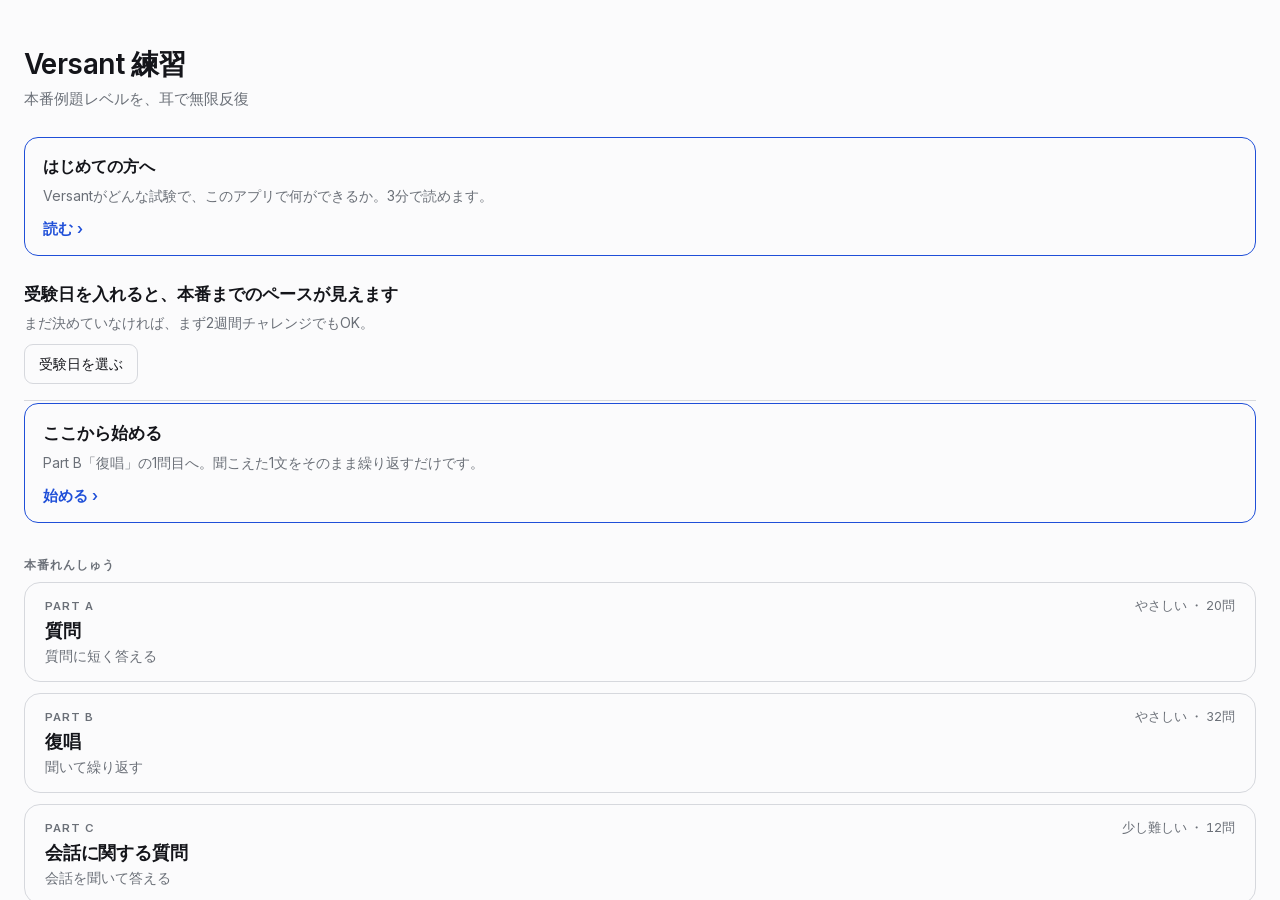
==== index.html @ daf98e8d "fix: 色を2色から1色へ / 読めない灰色を実測で直す / 封印していた12.5分の教材を出す 【アクセントが青と赤の2色だった】 録音中(赤)以外に、採点の「不正解」「言えていない語」にも赤を使" ====
<!DOCTYPE html>
<html lang="ja">
<head>
<meta charset="utf-8">
<meta name="viewport" content="width=device-width, initial-scale=1, viewport-fit=cover, maximum-scale=1, user-scalable=no">
<meta name="apple-mobile-web-app-capable" content="yes">
<meta http-equiv="Cache-Control" content="no-cache, no-store, must-revalidate">
<meta http-equiv="Pragma" content="no-cache">
<meta http-equiv="Expires" content="0">
<title>Versant 練習</title>
<style>
  /* Inter は同梱する。Google のサーバーから読むと、通信が無いと書体が崩れ、接続元の情報が第三者に渡る。日本語は端末の書体(iOSならヒラギノ)に任せる=採点のアドバイスは毎回違う文字が来るので、部分書体にすると欠ける */
  @font-face { font-family: 'Inter'; font-style: normal; font-weight: 400; font-display: swap; src: url(fonts/Inter-400-latin-ext.woff2) format('woff2'); unicode-range: U+0100-02BA, U+02BD-02C5, U+02C7-02CC, U+02CE-02D7, U+02DD-02FF, U+0304, U+0308, U+0329, U+1D00-1DBF, U+1E00-1E9F, U+1EF2-1EFF, U+2020, U+20A0-20AB, U+20AD-20C0, U+2113, U+2C60-2C7F, U+A720-A7FF; } @font-face { font-family: 'Inter'; font-style: normal; font-weight: 400; font-display: swap; src: url(fonts/Inter-400-latin.woff2) format('woff2'); unicode-range: U+0000-00FF, U+0131, U+0152-0153, U+02BB-02BC, U+02C6, U+02DA, U+02DC, U+0304, U+0308, U+0329, U+2000-206F, U+20AC, U+2122, U+2191, U+2193, U+2212, U+2215, U+FEFF, U+FFFD; } @font-face { font-family: 'Inter'; font-style: normal; font-weight: 500; font-display: swap; src: url(fonts/Inter-500-latin-ext.woff2) format('woff2'); unicode-range: U+0100-02BA, U+02BD-02C5, U+02C7-02CC, U+02CE-02D7, U+02DD-02FF, U+0304, U+0308, U+0329, U+1D00-1DBF, U+1E00-1E9F, U+1EF2-1EFF, U+2020, U+20A0-20AB, U+20AD-20C0, U+2113, U+2C60-2C7F, U+A720-A7FF; } @font-face { font-family: 'Inter'; font-style: normal; font-weight: 500; font-display: swap; src: url(fonts/Inter-500-latin.woff2) format('woff2'); unicode-range: U+0000-00FF, U+0131, U+0152-0153, U+02BB-02BC, U+02C6, U+02DA, U+02DC, U+0304, U+0308, U+0329, U+2000-206F, U+20AC, U+2122, U+2191, U+2193, U+2212, U+2215, U+FEFF, U+FFFD; } @font-face { font-family: 'Inter'; font-style: normal; font-weight: 600; font-display: swap; src: url(fonts/Inter-600-latin-ext.woff2) format('woff2'); unicode-range: U+0100-02BA, U+02BD-02C5, U+02C7-02CC, U+02CE-02D7, U+02DD-02FF, U+0304, U+0308, U+0329, U+1D00-1DBF, U+1E00-1E9F, U+1EF2-1EFF, U+2020, U+20A0-20AB, U+20AD-20C0, U+2113, U+2C60-2C7F, U+A720-A7FF; } @font-face { font-family: 'Inter'; font-style: normal; font-weight: 600; font-display: swap; src: url(fonts/Inter-600-latin.woff2) format('woff2'); unicode-range: U+0000-00FF, U+0131, U+0152-0153, U+02BB-02BC, U+02C6, U+02DA, U+02DC, U+0304, U+0308, U+0329, U+2000-206F, U+20AC, U+2122, U+2191, U+2193, U+2212, U+2215, U+FEFF, U+FFFD; }
  :root{
    /* 端の余白。ブラウザは env() がそのまま効く。アプリ(WKWebView)は env() が常に0を返すので、
       Flutter 側が実測値でこの2つを上書きする(main.dart の _applyInsets) */
    --sat:env(safe-area-inset-top); --sab:env(safe-area-inset-bottom);
    /* 【2026-09-04】--faint は以前 #b9bcc2 で、背景に対して約1.84:1しかなく読めなかった。
       11〜13pxの小さい文字に23か所使っていたので、4.5:1を狙って締めた。
       意味のある文字は --sub に上げ、faint に残すのはビルド番号などの飾りだけ。
       --rec(赤)は**録音中の合図だけ**。正解=青/不正解=赤 はアクセントが2色になるのでやらない。 */
    --ink:#14151a; --sub:#6b7078; --faint:#6f747d; --line:#eaebee; --line2:#d6d8dd;
    --accent:#1f4fd8; --onaccent:#fff;
    /* 赤は**録音中の合図だけ**に使う。判定の正誤に色を足すと、アクセントが2色になる */
    --rec:#e5484d;
    --bg:#fbfbfc; --hover:#f2f3f5; --flashbg:rgba(0,0,0,.05);
    --ui:"Inter",-apple-system,BlinkMacSystemFont,sans-serif;
  }
  /* 寝る前用のダーク（純黒でなく目に優しい濃色） */
  @media (prefers-color-scheme: dark){
    :root{ --ink:#e9ebf0; --sub:#8b9099; --faint:#7d828c; --line:#22242c; --line2:#33363f;
           --accent:#8aa6ff; --onaccent:#10131c; --rec:#ff6b6f;   /* 明るい青の上に白を置くと読めない */
           --bg:#0f1013; --hover:#191b20; --flashbg:rgba(255,255,255,.08); }
  }
  :root[data-theme="dark"]{ --ink:#e9ebf0; --sub:#8b9099; --faint:#7d828c; --line:#22242c; --line2:#33363f;
           --accent:#8aa6ff; --onaccent:#10131c; --rec:#ff6b6f;   /* 明るい青の上に白を置くと読めない */
           --bg:#0f1013; --hover:#191b20; --flashbg:rgba(255,255,255,.08); }
  :root[data-theme="light"]{ --ink:#14151a; --sub:#6b7078; --faint:#6f747d; --line:#eaebee; --line2:#d6d8dd;
           --accent:#1f4fd8; --onaccent:#fff; --rec:#e5484d;
           --bg:#fbfbfc; --hover:#f2f3f5; --flashbg:rgba(0,0,0,.05); }
  *{box-sizing:border-box;margin:0;-webkit-tap-highlight-color:transparent}
  html,body{height:100%;overflow:hidden;background:var(--bg)}
  body{font-family:var(--ui);color:var(--ink);font-feature-settings:"palt" 1;-webkit-user-select:none;user-select:none;touch-action:manipulation}

  /* ===== ホーム ===== */
  /* ホームはプレイヤーの上にかぶさるオーバーレイ（画面遷移でなくその場で開閉） */
  #home{position:fixed;inset:0;z-index:10;background:var(--bg);overflow-y:auto;padding:calc(var(--sat) + 46px) 24px calc(var(--sab) + 84px);transition:opacity .18s ease,transform .18s ease}
  #home.off{opacity:0;transform:scale(.99);pointer-events:none}
  #home::-webkit-scrollbar{display:none}
  /* 右上の閉じる×（ホーム・設定 共通） */
  .closex{position:fixed;top:calc(var(--sat) + 12px);right:16px;z-index:12;border:1px solid var(--line2);background:var(--bg);color:var(--sub);width:44px;height:44px;border-radius:50%;cursor:pointer;display:flex;align-items:center;justify-content:center;padding:0;font-size:24px;line-height:1}
  .closex[hidden]{display:none}
  .pop .closex{position:absolute;top:10px;right:12px}
  /* パートを閉じる×は右下（親指位置）。設定の×は上のまま */
  #homeClose{top:auto;bottom:calc(var(--sab) + 16px);right:16px}
  .brand{font-size:28px;font-weight:600;letter-spacing:-.02em}
  .tag{font-size:14.5px;color:var(--sub);margin:6px 0 28px}
  .plist{display:flex;flex-direction:column;gap:11px}
  .disc{font-size:12.5px;color:var(--sub);line-height:1.75;margin-top:28px;text-align:center;padding:0 4px}  /* 非公式の免責 */
  .disc.dfirst{margin-top:34px}
  .disc.dfirst button{border:1px solid var(--line2);background:none;color:var(--sub);font:inherit;
    font-size:14.5px;border-radius:9px;padding:11px 16px;cursor:pointer}
  .disc.dlink{margin-top:12px}                                   /* 提供元・規約・問い合わせは免責のすぐ下に1行で */
  .disc.dlink a{color:var(--sub);text-decoration:underline}
  .disc .r{font-size:8px;vertical-align:super}
  .build{font-size:10px;color:var(--faint);text-align:center;margin-top:12px;letter-spacing:.04em}  /* キャッシュ判別用のbuild番号 */
  .pcard{border:1px solid var(--line2);border-radius:16px;padding:15px 20px;cursor:pointer;display:flex;flex-direction:column;gap:4px}
  .pcard:active{background:var(--hover)}
  .pcard .top{display:flex;justify-content:space-between;align-items:baseline;gap:12px}
  .pcard .eb{font-size:11.5px;letter-spacing:.09em;text-transform:uppercase;color:var(--sub);font-weight:600}
  .pcard .meta{font-size:12.5px;color:var(--sub);white-space:nowrap;font-variant-numeric:tabular-nums}
  .pcard .ttl{font-size:18px;font-weight:600;letter-spacing:-.01em}
  .pcard .desc{font-size:14px;color:var(--sub)}
  .pcard.speak{text-decoration:none;color:inherit}        /* 話すモード導線(別ページ遷移) */
  .pcard.speak .eb{color:var(--accent)}                    /* 家用モードだと分かるよう見出しだけアクセント色 */
  .ghdr{font-size:11.5px;font-weight:700;letter-spacing:.09em;text-transform:uppercase;color:var(--sub);margin:16px 0 -2px}  /* ホームのグループ見出し(本番れんしゅう/きたえる) */
  .plist>.ghdr:first-child{margin-top:2px}
  /* 受験日カウントダウン(ホーム上部・罫線のみ/塗らない/アクセント1色) */
  /* はじめての人だけに出す入口。カードは塗らず罫線のみ。読んだら消える */
  .firstcard{display:block;width:100%;text-align:left;margin:0 0 26px;padding:18px 18px 16px;
    border:1px solid var(--accent);border-radius:14px;background:none;font:inherit;cursor:pointer}
  .firstcard[hidden]{display:none}
  .firstcard .fc-t{display:block;font-size:16px;font-weight:700;color:var(--ink);margin-bottom:5px}
  .firstcard .fc-d{display:block;font-size:14px;color:var(--sub);line-height:1.8}
  .firstcard .fc-go{display:inline-block;margin-top:12px;font-size:14.5px;font-weight:600;color:var(--accent)}
  .firstcard .fc-go::after{content:' ›'}
  /* 画面を止めない小さな知らせ。ブラウザの alert は見た目が合わず操作も止まる */
  #lite{position:fixed;left:16px;right:16px;bottom:calc(var(--sab) + 92px);z-index:60;
    background:var(--ink);color:var(--bg);font-size:14.5px;line-height:1.7;
    padding:14px 16px;border-radius:12px;opacity:0;transform:translateY(8px);
    transition:.22s ease;pointer-events:none;text-align:left}
  #lite.on{opacity:1;transform:none}
  .cdown{margin:4px 0 2px;padding:2px 0 16px;border-bottom:1px solid var(--line2)}
  .cdown .cd-main{display:flex;align-items:baseline;gap:9px}
  .cdown .cd-num{font-size:29px;font-weight:700;color:var(--accent);font-variant-numeric:tabular-nums;letter-spacing:-.02em;line-height:1.1}
  .cdown .cd-lb{font-size:16.5px;font-weight:600;color:var(--ink)}
  .cdown .cd-sub{font-size:14px;color:var(--sub);margin-top:5px;line-height:1.65}
  .cdown .cd-set{margin-top:10px;display:flex;align-items:center;gap:10px;flex-wrap:wrap}
  .cdown input[type=date]{font:inherit;font-size:14px;color:var(--ink);background:none;border:1px solid var(--line2);border-radius:9px;padding:8px 11px}
  /* 空のときの日付欄。iOSでは「年/月/日」が出ず、ただの空の四角に見えて何の欄か分からない。
     見える言葉を下に敷き、本物の入力欄を透明にして上に重ねる(押すと端末のピッカーが開く) */
  .cdown .cd-pick{position:relative;display:inline-flex;align-items:center;justify-content:center;
    min-height:40px;padding:8px 14px;border:1px solid var(--line2);border-radius:9px;
    font-size:14px;color:var(--ink);cursor:pointer}
  .cdown .cd-pick input[type=date]{position:absolute;inset:0;width:100%;height:100%;
    opacity:0;border:0;padding:0;margin:0;cursor:pointer}
  .cdown .cd-link{font-size:12px;color:var(--sub);background:none;border:0;padding:4px 0;cursor:pointer;text-decoration:underline;text-underline-offset:2px}
  .pcard .meta .dq{color:var(--accent);font-weight:600}   /* 右上の「N/M 済み」の数字だけアクセント */
  .pcard.lesson{text-decoration:none;color:inherit}        /* イメージ英文法(別ページへ) */
  .pcard .eb.kt{color:var(--accent)}                       /* きたえる系は見出しをアクセント色で区別 */
  .pcard.soon{opacity:.5}                                  /* 近日(タップ不可) */
  .pcard.soon:active{background:none}
  /* イメージ英文法をアプリ内オーバーレイ(iframe)で開く=ページ遷移させない */
  #lesson{position:fixed;inset:0;z-index:16;background:var(--bg);display:flex;flex-direction:column}
  #lesson.off{display:none}
  .lhead{display:flex;align-items:center;gap:6px;padding:calc(var(--sat) + 8px) 12px 8px;border-bottom:1px solid var(--line);flex:0 0 auto}
  .lback{border:0;background:none;color:var(--accent);font-weight:700;font-size:15px;cursor:pointer;font-family:inherit;padding:6px 8px;-webkit-tap-highlight-color:transparent}
  .lhead .lt{font-weight:700;font-size:15px;color:var(--ink)}
  #lframe{flex:1 1 auto;width:100%;border:0;display:block}
  .phead{font-size:11px;letter-spacing:.09em;text-transform:uppercase;color:var(--faint);font-weight:600;margin:22px 2px 3px}  /* 聞く/話すの区切り見出し */

  /* ===== フィード ===== */
  #app{position:fixed;inset:0;transition:opacity .22s ease,transform .22s ease}
  #app.off{opacity:0;transform:translateY(10px);pointer-events:none}
  #feed{height:100dvh;overflow-y:scroll;scroll-snap-type:y mandatory;scroll-behavior:smooth}
  #feed::-webkit-scrollbar{display:none}
  .card{height:100dvh;scroll-snap-align:start;scroll-snap-stop:always;display:flex;flex-direction:column;
    padding:calc(var(--sat) + 60px) 24px calc(var(--sab) + 88px)}
  /* パート末の番兵カード＝スワイプ/タップで次パートへ */
  .nextcard,.prevcard{justify-content:center;align-items:center;text-align:center}
  .nextwrap{display:flex;flex-direction:column;align-items:center;gap:16px}
  .nextlabel{font-size:12.5px;color:var(--sub);letter-spacing:.04em}
  .nextbtn{font:inherit;font-size:16px;font-weight:600;color:var(--accent);background:none;
    border:1px solid var(--line2);border-radius:14px;padding:16px 30px;cursor:pointer;
    display:flex;flex-direction:column;align-items:center;gap:5px}
  .nextbtn small{font-size:12px;color:var(--sub);font-weight:400;letter-spacing:.01em}
  .plabel{font-size:13.5px;color:var(--sub);font-weight:500;font-variant-numeric:tabular-nums}
  .plabel b{color:var(--ink);font-weight:600}

  .mid{flex:1;display:flex;flex-direction:column;align-items:center;justify-content:center;gap:20px;min-height:0}
  .task{font-size:14px;color:var(--sub);font-weight:500;letter-spacing:.02em}
  .wave{display:flex;gap:5px;align-items:center;height:44px}
  /* 答えを開いている間は上のブロックを詰める。flex:1のままだと縮んだ.midから波形がはみ出して答えに重なる */
  .card.ans .mid{flex:0 0 auto;gap:8px;padding:2px 0;overflow:hidden}   /* 何かがはみ出しても本文には被せない(保険) */
  .card.ans .wave{height:20px;gap:4px}
  .card.ans .wave b{height:7px}
  .card.ans .task{font-size:13px}
  .card.ans .twrap{flex:1 1 auto;min-height:0;max-height:none}   /* 空いた分は答え欄に回す(下に余白を作らない) */
  .wave b{width:5px;height:12px;background:var(--line2);border-radius:3px;display:block}
  .wave.on b{background:var(--accent);animation:w .9s ease-in-out infinite}
  .wave.on b:nth-child(2){animation-delay:.1s}.wave.on b:nth-child(3){animation-delay:.2s}
  .wave.on b:nth-child(4){animation-delay:.3s}.wave.on b:nth-child(5){animation-delay:.15s}.wave.on b:nth-child(6){animation-delay:.25s}
  @keyframes w{0%,100%{height:11px}50%{height:38px}}
  /* 答え表示中は波形を小さくするが、アニメーションは高さを直接38pxに伸ばすので、そのままだと
     再生中に枠からはみ出して本文に重なる。小さい版の動きを別に用意して収める */
  @keyframes wsm{0%,100%{height:6px}50%{height:18px}}
  .card.ans .wave.on b{animation-name:wsm}

  /* 答え欄。高さの制約は**包み(.twrap)側**に置く。
     .text に flex を書いても、.twrap で包んだ時点で効かなくなり、
     中身なりに伸びて**操作ボタンを画面の外へ押し出す**(実際に1035pxまではみ出した)。 */
  .twrap{position:relative;min-height:118px;max-height:48dvh;display:flex;flex-direction:column}
  /* containを外し、答え欄の端まで来たらカード送りに繋がるように(答え表示中もスワイプで次へ) */
  .text{padding-top:16px;padding-bottom:30px;overflow-y:auto;flex:1 1 auto;min-height:0}
  /* 【2026-09-04】文字を大きくしたら、Part C/D で答えが枠に収まらず**行が中途半端に切れた**。
     スクロールできるのに、続きがあることが画面から分からない。
     下に続きがあるときだけ、小さな印を出す(色は付けず濃淡で)。 */
  /* 印の帯は背景色で塗る。塗らないと、切れた行の半端な文字の上に印が重なって読めない
     (グラデーションは使わない。ベタで隠して、印だけを見せる) */
  .tmore{position:absolute;left:0;right:0;bottom:0;height:30px;display:none;
    align-items:flex-end;justify-content:center;pointer-events:none;background:var(--bg)}
  .tmore::after{content:'';width:9px;height:9px;margin-bottom:5px;
    border-right:2px solid var(--faint);border-bottom:2px solid var(--faint);
    transform:rotate(45deg);animation:tmb 1.6s ease-in-out infinite}
  @keyframes tmb{0%,100%{transform:rotate(45deg) translate(0,0)}50%{transform:rotate(45deg) translate(2px,2px)}}
  .twrap.more .tmore{display:flex}
  .text::-webkit-scrollbar{display:none}
  .veil{display:flex;flex-direction:column;align-items:center;gap:7px;color:var(--sub);padding:22px 0;cursor:pointer}
  .veil svg{width:27px;height:27px;display:block;color:var(--sub)}
  .veil span{font-size:12.5px;color:var(--sub)}
  /* 答えを再度隠すボタン（表示中の先頭） */
  .hidebtn{display:flex;align-items:center;gap:6px;color:var(--sub);font-size:12px;cursor:pointer;padding-bottom:11px;margin-bottom:3px;border-bottom:1px solid var(--line)}
  .hidebtn svg{width:15px;height:15px}
  /* 会話を全部見る（Part C・畳んでおく） */
  .dlgtoggle{color:var(--accent);font-size:13px;cursor:pointer;padding:11px 0 2px;min-height:44px;display:inline-flex;align-items:center}
  .kana{font-size:15px;color:var(--sub);margin-bottom:5px;letter-spacing:.02em;line-height:1.6}  /* 英文の上・どう聞こえるか。かたまりで区切る */
  .kana b{color:var(--ink);font-weight:700}  /* 強く・高く読むかたまり=抑揚 */
  .enlab{font-size:12.5px;color:var(--sub);margin-bottom:6px}   /* 大きな英文が「質問」なのか「話(聞く本文)」なのかを示す小見出し(本文ラベルと同じ濃さ) */
  .en{font-size:22.5px;line-height:1.5;font-weight:500;letter-spacing:-.005em}
  .yaku{font-size:15.5px;color:var(--sub);margin-top:6px}
  .tip{font-size:14px;color:var(--sub);margin-top:5px;line-height:1.65}  /* 解説の一言 */
  .pass{margin-top:15px;padding-top:13px;border-top:1px solid var(--line)}  /* Part D 本文全文 */
  .pass.top{margin-top:0;padding-top:0;border-top:none}   /* 本文を先頭に置く時は上罫線・余白を消す(へんな線対策) */
  .pass .pk{font-size:13px;color:var(--sub);margin-bottom:7px}
  .pass .pk span{margin-left:8px;color:var(--faint);font-size:11px}
  .pass .pen{font-size:16.5px;line-height:1.75;color:var(--ink)}
  .pass .pen b{font-weight:700}          /* 答えの手がかりの一文は太字で強調(色は付けず濃淡で) */
  .pass .pyaku{font-size:14.5px;line-height:1.75;color:var(--sub);margin-top:8px}
  .pass .pyaku b{font-weight:700;color:var(--ink)}
  .lseg{transition:color .1s ease}       /* リスニング本文のなぞり単位(設定の.segと名前衝突を避けlseg) */
  .lseg.lit{color:var(--accent)}         /* 再生中の文/行をなぞる青 */
  .pass .pen .lseg.key{font-weight:700}   /* Part D 答えの手がかりの一文(太字) */
  /* Part D の質問ごとの録音ボタン。1話3問なので、どの質問に答えるかを選ばせないと採点できない */
  .qmic{display:inline-flex;align-items:center;gap:8px;margin:10px 0 2px;padding:10px 16px;
    min-height:44px;border:1px solid var(--line2);border-radius:22px;background:none;
    color:var(--sub);font:inherit;font-size:14.5px;cursor:pointer}
  .qmic svg{width:18px;height:18px}
  .qmic.on{border-color:var(--accent);color:var(--accent)}
  .row{display:flex;gap:8px;margin-top:15px;font-size:15.5px}
  .row .k{color:var(--sub);white-space:nowrap;font-size:13px;padding-top:2px;min-width:3.6em;flex-shrink:0}   /* ラベルは縮めない(長いラベルが縮んで内容と重なるのを防ぐ) */
  .row .v{color:var(--ink)}
  .row .v b{font-weight:600}
  .row.ex .v b{font-weight:700;font-size:17px}   /* 解答例の「最低限の答え」は気持ち大きく・濃く(周囲14px→15.5px) */
  body.bigtext .row.ex .v b{font-size:18.5px}
  .dlg.first{padding-bottom:15px;margin-bottom:15px;border-bottom:1px solid var(--line)}  /* Part C: 会話を先頭に置き、質問との間に区切り */
  .dlg.first + .enlab{margin-top:0}   /* Part C: 会話の直後は質問ラベル。会話とラベルを詰める(enlabを挟んだので隣接対象を.enから.enlabへ) */
  .dlg>div{font-size:15.5px;margin-bottom:14px;padding-left:46px}   /* 発話ごとに少し余白。行だけ(直接の子)を左ガター分インデント。子孫の.dyにも効くと二重インデントになるので > で限定 */
  .dlg span:not(.lseg){color:var(--sub);font-size:11.5px;margin-right:0;display:inline-block;width:46px;margin-left:-46px;vertical-align:top}   /* 話者ラベルを左ガターに固定=英文が全行そろう。台詞本文の.lsegには当てない(会話が11.5px灰色に潰れ・bigtext無効になる回帰を防ぐ) */
  .dlg .dy{color:var(--sub);font-size:13.5px;margin:0 0 8px 0}   /* 訳は発話divのpadding-left(46px)で既に英文と同じ左端。ここで足すと二重インデントになる */
  /* 「文字を大きく」ON時 */
  body.bigtext .en{font-size:26px}
  body.bigtext .yaku{font-size:17.5px}
  body.bigtext .row{font-size:17px}
  body.bigtext .dlg div{font-size:17.5px}
  body.bigtext .dlg .dy{font-size:15.5px}
  body.bigtext .kana{font-size:16.5px}
  body.bigtext .tip{font-size:15.5px}
  body.bigtext .pass .pen{font-size:18px}
  body.bigtext .pass .pyaku{font-size:16px}

  .bot{margin-top:14px}
  /* 再生/停止を画面中央に固定、もう一回と速度を左右に置く */
  .yt{display:grid;grid-template-columns:1fr auto 1fr;align-items:center;margin-bottom:6px}
  .yb{border:0;background:none;color:var(--ink);cursor:pointer;padding:0;display:flex;align-items:center;justify-content:center;position:relative}
  .yb:active{opacity:.5}
  .yb.rep{width:46px;height:46px;justify-self:center}
  .yb.play{width:64px;height:64px;border-radius:50%;background:var(--ink);color:var(--bg);justify-self:center}
  .spd{border:1px solid var(--line2);background:none;color:var(--sub);font:inherit;font-size:14px;padding:9px 15px;min-height:44px;display:inline-flex;align-items:center;border-radius:22px;cursor:pointer;white-space:nowrap;font-variant-numeric:tabular-nums;justify-self:center}

  /* ===== 発音採点(押し続け録音のマイク＋結果シート) ===== */
  .spdrow{display:flex;justify-content:center;margin-bottom:14px}   /* 速度は再生ボタンの上段に置く */
  .yb.mic{width:52px;height:52px;border-radius:50%;border:1.5px solid var(--line2);color:var(--ink);justify-self:center}   /* 録音: タップで開始、もう一度で停止して採点 */
  .yb.mic:active{opacity:1}
  .yb.mic.rec{border-color:var(--rec);color:var(--rec);animation:micpulse 1.1s ease-in-out infinite}
  @keyframes micpulse{0%,100%{box-shadow:0 0 0 0 rgba(229,72,77,.30)}50%{box-shadow:0 0 0 9px rgba(229,72,77,0)}}
  .miclbl{position:absolute;left:50%;bottom:calc(100% + 10px);transform:translateX(-50%);white-space:nowrap;font-size:12px;font-weight:700;color:var(--rec);opacity:0;transition:opacity .15s;pointer-events:none}   /* 録音中の合図はマイクボタンの真上に(浮かせず親=マイクに紐付き=重ならない) */
  .yb.mic.rec .miclbl{opacity:1}
  .spkr{position:fixed;inset:0;z-index:14;display:none}
  .spkr.show{display:block}
  .spkr-bg{position:absolute;inset:0;background:rgba(0,0,0,.4)}
  .spkr-sheet{position:absolute;left:0;right:0;bottom:0;background:var(--bg);border-top-left-radius:20px;border-top-right-radius:20px;border-top:1px solid var(--line2);
    padding:22px 22px calc(var(--sab) + 24px);max-height:86vh;overflow-y:auto;transform:translateY(100%);transition:transform .24s ease}
  .spkr.show .spkr-sheet{transform:translateY(0)}
  .spkr-x{position:absolute;top:12px;right:14px;border:1px solid var(--line2);background:var(--bg);color:var(--sub);width:44px;height:44px;border-radius:50%;font-size:22px;line-height:1;cursor:pointer;display:flex;align-items:center;justify-content:center;padding:0}
  .spkr-body{padding-top:14px}
  .sk-top{display:flex;align-items:center;gap:20px;margin-bottom:14px}
  .sk-ring{--v:0;width:84px;height:84px;flex:0 0 auto;border-radius:50%;background:conic-gradient(var(--accent) calc(var(--v)*1%),var(--line2) 0);display:flex;align-items:center;justify-content:center;position:relative}
  .sk-ring::before{content:"";position:absolute;inset:7px;border-radius:50%;background:var(--bg)}
  .sk-ring b{position:relative;font-size:25px;font-weight:600;font-variant-numeric:tabular-nums}
  .sk-ring i{position:relative;font-style:normal;font-size:12px;color:var(--sub);margin-left:1px}
  .sk-sub{font-size:13px;flex:1}
  .sk-sub .l{font-size:11px;letter-spacing:.08em;text-transform:uppercase;color:var(--sub);font-weight:600;margin-bottom:4px}
  .sk-sub .r{display:flex;justify-content:space-between;gap:16px;padding:2px 0}
  .sk-sub .r span:first-child{color:var(--sub)}
  .sk-sub .r span:last-child{font-weight:600;font-variant-numeric:tabular-nums}
  .sk-words{font-size:19px;line-height:1.9;margin:4px 0}
    /* 言えていない語。**赤を使わない**(正解=青/不正解=赤 は「クソ」と言われた形)。
     濃さと下線の種類だけで示す: 言えていない=実線 / 発音が弱い=点線 */
  .sk-words .w.bad{color:var(--ink);font-weight:600;text-decoration:underline;
    text-decoration-color:var(--ink);text-underline-offset:3px}
  /* 言えてはいるが発音が違うとAzureが判定した語。「言えていない(赤)」とは別物なので色は足さず点線で区別する */
  .sk-words .w.weak{text-decoration:underline dotted;text-decoration-color:var(--sub);text-underline-offset:3px}
  /* まだ一度も練習していない人にだけ出す入口。押すと Part B の1問目へ */
  .startcard{display:block;width:100%;text-align:left;margin:0 0 8px;padding:18px 18px 16px;
    border:1px solid var(--accent);border-radius:14px;background:none;font:inherit;cursor:pointer}
  .startcard .sc-t{display:block;font-size:17px;font-weight:700;color:var(--ink);margin-bottom:5px}
  .startcard .sc-d{display:block;font-size:14px;color:var(--sub);line-height:1.8}
  .startcard .sc-go{display:inline-block;margin-top:12px;font-size:14.5px;font-weight:600;color:var(--accent)}
  .startcard .sc-go::after{content:' ›'}
  .mocknote{font-size:13.5px;color:var(--sub);line-height:1.8;margin:6px 0 10px}
  /* にがてな語のまとまり。押すとその語だけのドリルに入る。カードは塗らず罫線のみ */
  .wkcard{display:block;width:100%;text-align:left;margin:2px 0 0;padding:14px 16px 12px;
    border:1px solid var(--line2);border-radius:12px;background:none;font:inherit;cursor:pointer}
  .wkcard .wkgo{display:block;margin-top:10px;font-size:14px;font-weight:600;color:var(--accent)}
  .wkcard .wkgo::after{content:' ›'}
  /* ホームの「にがてな語」。カードにも枠にもしない=1行の覚え書き。回数は濃淡だけで示す */
  .wknote{font-size:14px;line-height:2.1;color:var(--ink)}
  .wknote span{font-size:11px;color:var(--faint);margin:0 14px 0 4px}
  /* 前回の採点結果を開き直すリンク。ボタンらしく塗らず、下の操作列の邪魔をしない控えめな文字に */
  .prevres{display:block;margin:12px auto 0;background:none;border:0;color:var(--sub);font-size:12.5px;padding:6px 10px;cursor:pointer;font-family:inherit}
  .prevres:active{color:var(--accent)}
  /* 「あなたの答え」等の小見出し。.sk-adv .k と同じ見た目でそろえる */
  .sk-lbl{font-size:11px;letter-spacing:.08em;text-transform:uppercase;color:var(--sub);font-weight:600;display:block;margin:12px 0 2px}
  .sk-words.sub{font-size:15px;line-height:1.7;margin:2px 0}
  /* 発音の段階を示す3目盛り。色は足さず濃淡だけ(左から もう少し→ふつう→よい) */
  .pmeter{display:inline-flex;gap:3px;margin-left:6px;vertical-align:middle}
  .pmeter i{width:11px;height:3px;border-radius:2px;background:var(--line2)}
  .pmeter i.on{background:var(--sub)}
  .sk-leg{font-size:11.5px;color:var(--sub)}
  .sk-leg b{color:var(--ink);font-weight:600;text-decoration:underline;text-underline-offset:3px}
  .sk-adv{font-size:14px;line-height:1.8;border-top:1px solid var(--line);padding-top:14px;margin-top:12px}
  .sk-adv .k{font-size:11px;letter-spacing:.08em;text-transform:uppercase;color:var(--sub);font-weight:600;display:block;margin-bottom:5px}
  .sk-heard{font-size:12px;color:var(--sub);margin-top:10px}
  .sk-heard b{color:var(--sub);font-weight:600}
  .sk-status{text-align:center;font-size:15px;color:var(--sub);padding:34px 0}
  .sk-words .w{cursor:pointer}
  .sk-tap{color:var(--accent)}
  .sk-actions{display:flex;gap:9px;margin-top:18px}
  .sk-btn{flex:1;font:inherit;font-size:12.5px;font-weight:600;border:1px solid var(--line2);background:var(--bg);color:var(--ink);border-radius:12px;padding:12px 6px;cursor:pointer;text-align:center;white-space:nowrap}
  .sk-btn:active{background:var(--hover)}
  .sk-btn.sk-again{border-color:var(--accent);color:var(--accent)}
  .sk-btn.sk-recing{border-color:var(--rec);color:var(--rec);animation:skpulse 1.1s ease-in-out infinite}   /* 録音中の停止ボタン */
  .sk-verdict{font-size:20px;font-weight:600;letter-spacing:-.01em;margin-bottom:14px;display:flex;align-items:baseline;gap:12px;flex-wrap:wrap}
  .sk-verdict span{font-size:12.5px;color:var(--sub);font-weight:600;font-variant-numeric:tabular-nums}
  .sk-verdict .sk-best.full{color:var(--accent)}   /* 自己ベスト100%はアクセント色 */
  .sk-qa{font-size:22px;font-weight:700}   /* 質問応答の判定(正解/おしい/不正解) */
  .sk-verdict .sk-qa.qa-ok{color:var(--accent)}
  .sk-verdict .sk-qa.qa-ng{color:var(--ink)}   /* 不正解も色でなく文字で伝える */
  .sk-verdict .sk-qa.qa-mid{color:var(--ink)}
  .sk-load{font-size:15px;font-weight:500;color:var(--sub);animation:skpulse 1.2s ease-in-out infinite}   /* 採点中の待ち表示 */
  @keyframes skpulse{50%{opacity:.4}}

  /* 模試の結果。数字は生のものだけ出す(本番スコアの予測はしない=校正データが無いため) */
  #mres{position:fixed;inset:0;z-index:46;background:var(--bg);overflow-y:auto;
    padding:calc(var(--sat) + 26px) 24px calc(var(--sab) + 40px)}
  #mres.off{display:none}
  #mres h2{font-size:22px;font-weight:700;margin:0 0 4px}
  #mres .rsub b{color:var(--ink);font-weight:700}
  #mres .rsub{font-size:14.5px;line-height:1.85;color:var(--sub);margin:0 0 24px}
  #mres .rrow{display:grid;grid-template-columns:52px 1fr auto;gap:14px;align-items:baseline;
    padding:16px 0;border-top:1px solid var(--line)}
  #mres .rp{font-size:12.5px;font-weight:700;color:var(--sub);letter-spacing:.06em}
  #mres .rt{font-size:15.5px;color:var(--ink)}
  #mres .rv{font-size:19px;font-weight:600;font-variant-numeric:tabular-nums;color:var(--ink)}
  #mres .rv small{font-size:13px;color:var(--faint);font-weight:400;margin-left:3px}
  #mres .rnote{font-size:13.5px;color:var(--sub);margin-top:3px;line-height:1.7}
  #mres .rhd{font-size:11.5px;font-weight:700;letter-spacing:.09em;text-transform:uppercase;
    color:var(--faint);margin:30px 0 2px}
  #mres .wlist{display:flex;flex-wrap:wrap;gap:8px;margin-top:12px}
  #mres .wchip{border:1px solid var(--line2);border-radius:999px;padding:7px 13px;font-size:14px;
    color:var(--ink);cursor:pointer;background:none;font-family:inherit}
  #mres .wchip:hover{border-color:var(--accent);color:var(--accent)}
  #mres .wchip span{color:var(--faint);font-size:11.5px;margin-left:5px}
  #mres .rbtn{margin-top:28px;width:100%;padding:14px;border:1px solid var(--accent);border-radius:10px;
    background:none;color:var(--accent);font:inherit;font-size:15px;font-weight:700;cursor:pointer}
  #mres .rback{margin-top:12px;width:100%;padding:12px;border:0;background:none;color:var(--sub);
    font:inherit;font-size:14px;cursor:pointer}
  /* 弱点ドリル: 聞き取れなかった語が入っていた問題を、ゆっくり→本番速度で聞き比べる */
  #drill{position:fixed;inset:0;z-index:47;background:var(--bg);display:flex;flex-direction:column;
    padding:calc(var(--sat) + 26px) 24px calc(var(--sab) + 26px)}
  #drill.off{display:none}
  #drill .dw{font-size:32px;font-weight:600;margin:0 0 6px}
  #drill .dk{font-size:16px;color:var(--accent);margin:0 0 22px}
  #drill .dsent{font-size:18px;line-height:1.85;color:var(--ink);margin:0 0 8px}
  #drill .dsent b{color:var(--accent)}
  #drill .dyaku{font-size:14.5px;color:var(--sub);line-height:1.8}
  #drill .dstate{margin-top:26px;font-size:13px;color:var(--sub);letter-spacing:.06em}
  #drill .dnav{margin-top:auto;display:flex;gap:10px}
  #drill .dnav button{flex:1;padding:13px;border:1px solid var(--line2);border-radius:10px;background:none;
    color:var(--ink);font:inherit;font-size:14px;cursor:pointer}
  #drill .dnav button.pri{border-color:var(--accent);color:var(--accent);font-weight:700}
  /* 本番形式の模試。試験中は余計なものを一切出さない(本番と同じ緊張感にする) */
  #mock{position:fixed;inset:0;z-index:45;background:var(--bg);display:flex;flex-direction:column;
    padding:calc(var(--sat) + 22px) 24px calc(var(--sab) + 22px)}
  #mock.off{display:none}
  #mock .mtop{display:flex;align-items:baseline;justify-content:space-between;font-size:12px;color:var(--sub)}
  #mock .mpart{font-weight:700;color:var(--ink);font-size:13px;letter-spacing:.04em}
  #mock .mbody{flex:1 1 auto;display:flex;flex-direction:column;justify-content:center;gap:20px;min-height:0}
  #mock .mstate{font-size:13px;color:var(--sub);letter-spacing:.06em}
  #mock .mcount{font-size:64px;font-weight:300;line-height:1;color:var(--ink);font-variant-numeric:tabular-nums}
  #mock .mcount.warn{color:var(--accent)}
  #mock .mhint{font-size:14px;color:var(--sub);line-height:1.8;max-width:34ch}
  #mock .mbar{height:2px;background:var(--line);border-radius:2px;overflow:hidden}
  #mock .mbar i{display:block;height:100%;background:var(--accent);width:0;transition:width .25s linear}
  #mock .mrec{display:flex;align-items:center;gap:8px;font-size:13px;color:var(--accent)}
  #mock .mrec b{width:8px;height:8px;border-radius:50%;background:var(--accent);animation:mblink 1s infinite}
  @keyframes mblink{0%,100%{opacity:1}50%{opacity:.25}}
  #mock .mquit{align-self:flex-start;border:0;background:none;color:var(--sub);font:inherit;font-size:13.5px;
    cursor:pointer;padding:6px 0;text-decoration:underline}
  #mock .mkresume{margin-top:16px}
  #mock .mkresume button{border:1px solid var(--accent);background:var(--accent);color:var(--onaccent);
    font:inherit;font-size:16px;font-weight:700;border-radius:10px;padding:14px 26px;cursor:pointer;min-height:48px}
  #mock .mprov{font-size:11px;color:var(--sub)}
  /* 触って覚えるチュートリアル。初回にパートを開いたとき、**実物の画面の上に**
     順番に案内を出す。文章のガイドは読まれないので、ここだけは押す場所を指す。
     【2026-09-04】「チュートリアルもないしよー」の指摘で追加。
     ⚠️ #app の外に置く。中に入れると #app.off で見えなくなる(smoke_test が見張っている)。 */
  #coach{position:fixed;inset:0;z-index:44;display:flex;flex-direction:column;
    justify-content:flex-end;pointer-events:auto}
  /* 指す場所が下半分にあるときは、説明の紙を上へ逃がす。
     これが無いと**指しているボタンが説明の裏に隠れる**(実際にそうなった)。 */
  #coach.top{justify-content:flex-start}
  #coach.off{display:none}
  /* 暗幕。穴を開けているときは、穴の側(box-shadow)が全面を暗くするので、こちらは消す。
     両方出すと二重に暗くなって、**指した所が光らない**(実際にそうなった)。 */
  #coach .cdim{position:absolute;inset:0;background:rgba(8,9,12,.74)}
  #coach.spot .cdim{background:none}
  #coach.top .cbox{margin:calc(var(--sat) + 22px) 18px 0}
  /* 指す場所に開ける穴。位置と大きさは JS が実物のボタンから測って入れる */
  /* 指した場所。周囲を沈めるだけだと**ダークでは元から暗くて差が出ない**ので、
     穴の中をうっすら明るくして「そこが光っている」ようにする。 */
  #coach .chole{position:absolute;border:2px solid var(--accent);border-radius:14px;
    background:rgba(255,255,255,.09);
    box-shadow:0 0 0 9999px rgba(8,9,12,.74), 0 0 0 5px rgba(138,166,255,.22);
    pointer-events:none;transition:.22s ease}
  #coach .cbox{position:relative;margin:0 18px calc(var(--sab) + 22px);
    background:var(--bg);border:1px solid var(--line2);border-radius:16px;padding:20px 20px 16px}
  #coach .cstep{font-size:11.5px;letter-spacing:.09em;color:var(--faint);margin-bottom:6px}
  #coach .ctitle{font-size:19px;font-weight:700;margin-bottom:6px;line-height:1.5}
  #coach .cdesc{font-size:15.5px;line-height:1.85;color:var(--sub)}
  #coach .crow{display:flex;align-items:center;justify-content:space-between;margin-top:18px;gap:12px}
  #coach .cskip{border:0;background:none;color:var(--sub);font:inherit;font-size:14.5px;
    cursor:pointer;padding:12px 4px}
  #coach .cnext{border:1px solid var(--accent);background:var(--accent);color:var(--onaccent);font:inherit;
    font-size:16px;font-weight:700;border-radius:10px;padding:14px 26px;cursor:pointer;min-height:48px}
  #coach .cdots{display:flex;gap:6px;justify-content:center;margin-top:14px}
  #coach .cdots i{width:6px;height:6px;border-radius:50%;background:var(--line2);display:block}
  #coach .cdots i.on{background:var(--accent)}
  /* はじめての人向けの案内。「Versantとは」「このアプリは何か」「使い方」を1か所に。
     ⚠️ #app の外に置くこと(#app.off は opacity:0 なので、中に入れるとホームから開けない)。
     読み物なので、カードで囲わず罫線と余白だけで区切る。
     【2026-09-04】「文字が小さい・量が多い・上に戻る手段が無い」と指摘を受けて作り直した:
      ・本文16.5px（14pxは読ませる気が無い大きさだった）
      ・上に固定の閉じる帯（下まで読まないと閉じられないのは辛い）
      ・見出しを押すと開く形にして、最初は「まず3つ」だけ開いておく */
  #howto{position:fixed;inset:0;z-index:49;background:var(--bg);overflow-y:auto;
    padding:calc(var(--sat) + 84px) 22px calc(var(--sab) + 40px)}
  #howto.off{display:none}
  #howto .hwrap{max-width:640px;margin:0 auto}
  #howto .hbar{position:fixed;top:0;left:0;right:0;z-index:2;background:var(--bg);
    border-bottom:1px solid var(--line);
    padding:calc(var(--sat) + 8px) 12px 8px;display:flex;align-items:center;justify-content:space-between}
  #howto .hbar b{font-size:15px;font-weight:600;color:var(--ink);margin-left:6px}
  #howto .hbar button{border:0;background:none;color:var(--accent);font:inherit;font-size:16px;
    cursor:pointer;padding:10px 12px;min-height:44px}
  #howto h2{font-size:26px;font-weight:700;margin:0 0 8px;letter-spacing:-.01em;line-height:1.45}
  #howto .hsub{font-size:15px;color:var(--sub);margin:0 0 8px;line-height:1.9}
  #howto p{font-size:16.5px;line-height:1.95;margin:0 0 14px;color:var(--ink)}
  #howto p.n{color:var(--sub);font-size:14.5px}
  #howto ul{margin:0 0 14px;padding-left:1.1em;font-size:16.5px;line-height:1.95}
  #howto li{margin-bottom:9px}
  #howto li b{font-weight:600}
  /* 折りたたみ。見出しの行そのものを押せるようにする(小さい三角を狙わせない) */
  #howto details{border-top:1px solid var(--line)}
  #howto details:last-of-type{border-bottom:1px solid var(--line);margin-bottom:8px}
  #howto summary{list-style:none;cursor:pointer;padding:20px 0;font-size:17px;font-weight:700;
    display:flex;align-items:center;justify-content:space-between;gap:12px}
  #howto summary::-webkit-details-marker{display:none}
  #howto summary::after{content:'';width:9px;height:9px;flex:0 0 auto;margin-right:4px;
    border-right:2px solid var(--faint);border-bottom:2px solid var(--faint);
    transform:rotate(45deg) translate(-2px,-2px);transition:transform .18s ease}
  #howto details[open]>summary::after{transform:rotate(-135deg) translate(-2px,-2px)}
  #howto .dbody{padding:0 0 8px}
  #howto .kv{display:grid;grid-template-columns:auto 1fr;gap:6px 14px;font-size:16px;
    line-height:1.9;margin:0 0 14px}
  #howto .kv dt{color:var(--sub);white-space:nowrap}
  #howto .kv dd{margin:0}
  #howto .parts{margin:0 0 12px}
  #howto .parts .pt{padding:14px 0;border-bottom:1px solid var(--line);line-height:1.85}
  #howto .parts .pt:last-child{border-bottom:0}
  #howto .parts .pk{font-size:11.5px;letter-spacing:.09em;color:var(--faint);display:block}
  #howto .parts .pn{font-weight:600;font-size:16.5px}
  #howto .parts .pd{color:var(--sub);font-size:15px;display:block;margin-top:3px}
  #howto a{color:var(--accent)}
  #howto .hbtn{margin-top:26px;width:100%;padding:16px;border:1px solid var(--accent);
    border-radius:10px;background:none;color:var(--accent);font:inherit;font-size:16px;
    font-weight:700;cursor:pointer}
  #howto .hbtn:focus-visible{outline:2px solid var(--accent);outline-offset:2px}
  /* マイクを初めて使う前に一度だけ出す同意。使い方(#guide)より上に出す */
  #micok{position:fixed;inset:0;z-index:48;background:var(--bg);display:flex;flex-direction:column;
    padding:calc(var(--sat) + 28px) 24px calc(var(--sab) + 24px);overflow-y:auto}
  #micok.off{display:none}
  #micok .mtitle{font-size:19px;font-weight:700;margin-bottom:22px}
  #micok .mrow{padding:16px 0;border-top:1px solid var(--line);line-height:1.75}
  #micok .mrow:last-of-type{border-bottom:1px solid var(--line)}
  #micok .mk{display:block;font-size:11px;letter-spacing:.09em;color:var(--faint);margin-bottom:4px}
  #micok .mb{font-size:15px;color:var(--ink)}
  #micok .ms{display:block;font-size:13px;color:var(--sub);margin-top:3px}
  #micok .mlink{margin-top:20px;font-size:13px;color:var(--sub);line-height:1.9}
  #micok .mbtns{margin-top:24px;display:flex;flex-direction:column;gap:10px}
  #micok .mbtn{width:100%;padding:14px;border:1px solid var(--accent);border-radius:10px;
    background:none;color:var(--accent);font:inherit;font-size:15px;font-weight:700;cursor:pointer}
  #micok .mbtn.sub{border-color:var(--line);color:var(--sub);font-weight:400;font-size:14px}
  #micok .mbtn:focus-visible{outline:2px solid var(--accent);outline-offset:2px}
  /* 初回だけ出す使い方。カードで囲わず、罫線と余白だけで区切る */
  #guide{position:fixed;inset:0;z-index:40;background:var(--bg);display:flex;flex-direction:column;
    padding:calc(var(--sat) + 28px) 24px calc(var(--sab) + 24px)}
  #guide.off{display:none}
  #guide .gtitle{font-size:19px;font-weight:700;color:var(--ink);margin-bottom:26px}
  #guide ol{list-style:none;margin:0;padding:0;flex:1 1 auto}
  #guide li{padding:18px 0;border-top:1px solid var(--line);line-height:1.75}
  #guide li:last-child{border-bottom:1px solid var(--line)}
  #guide .gk{display:block;font-size:11px;letter-spacing:.09em;color:var(--faint);margin-bottom:4px}
  #guide .gb{font-size:15px;color:var(--ink)}
  #guide .gs{display:block;font-size:13px;color:var(--sub);margin-top:3px}
  #guide .gbtn{margin-top:24px;width:100%;padding:14px;border:1px solid var(--accent);border-radius:10px;
    background:none;color:var(--accent);font:inherit;font-size:15px;font-weight:700;cursor:pointer}
  #guide .gbtn:focus-visible{outline:2px solid var(--accent);outline-offset:2px}
  #guide .gbtn.sub2{margin-top:10px;border-color:var(--line2);color:var(--sub);font-weight:400;font-size:14px}
  .hint{position:fixed;left:0;right:0;top:calc(var(--sat) + 104px);text-align:center;font-size:12px;color:var(--sub);pointer-events:none;transition:.5s}
  .hint.hide{opacity:0}
  .hint .up{display:block;font-size:19px;margin-bottom:3px;animation:bob 1.5s ease-in-out infinite}
  @keyframes bob{0%,100%{transform:translateY(0)}50%{transform:translateY(-5px)}}
  /* パート切替の中央バナー(境目ページの代わり・1.6秒でフェード) */
  .pbanner{position:fixed;left:0;right:0;top:40%;z-index:30;text-align:center;pointer-events:none;opacity:0}
  .pbanner.show{animation:pbfade 1.6s ease forwards}
  .pbanner .pb-id{font-size:12px;letter-spacing:.14em;color:var(--sub);margin-bottom:7px}
  .pbanner .pb-ttl{font-size:26px;font-weight:700;color:var(--ink);letter-spacing:-.01em;text-wrap:balance}
  @keyframes pbfade{0%{opacity:0;transform:translateY(9px)}14%{opacity:1;transform:translateY(0)}68%{opacity:1;transform:translateY(0)}100%{opacity:0}}

  /* 上部：タイトル中央＋設定は右上（あまり使わないので親指圏外でOK） */
  .head{position:fixed;top:calc(var(--sat) + 12px);left:0;right:0;padding:0 64px;display:flex;justify-content:center;align-items:center;z-index:5}
  .htitle{text-align:center;font-size:13px;color:var(--ink);font-weight:600}
  .topgear{position:fixed;top:calc(var(--sat) + 10px);right:16px;z-index:9;border:1px solid var(--line2);background:none;color:var(--sub);width:44px;height:44px;border-radius:50%;cursor:pointer;display:flex;align-items:center;justify-content:center;padding:0}
  .topgear svg{width:22px;height:22px;display:block}

  /* ===== 下部の片手操作バー（ホーム／答え表示／設定） ===== */
  /* 3カラムgridで中央ボタンを画面ど真ん中に固定（幅差でずれない） */
  .navbar{position:fixed;left:0;right:0;bottom:0;z-index:8;display:grid;grid-template-columns:1fr auto 1fr;align-items:center;
    padding:10px 20px calc(var(--sab) + 12px);background:var(--bg)}
  .navb{border:1px solid var(--line2);background:none;color:var(--sub);cursor:pointer;font:inherit;
    display:flex;align-items:center;justify-content:center;gap:7px}
  .navb:active{background:var(--hover)}
  /* よく使う「答えを見る/隠す」は中央、ホームは右下 */
  .navb.eye{grid-column:2;justify-self:center;font-size:14px;color:var(--ink);padding:12px 20px;border-radius:26px}
  .navb svg{width:20px;height:20px;display:block}
  .navb.eye[hidden]{display:none}
  .navb.home{grid-column:3;justify-self:end;width:46px;height:46px;padding:0;border-radius:50%}

  /* ===== 設定シート ===== */
  /* ===== 設定ポップオーバー（歯車の直下にその場で・画面遷移なし） ===== */
  .popbg{position:fixed;inset:0;z-index:20;display:none}
  .popbg.on{display:block}
  .pop{position:fixed;top:calc(var(--sat) + 56px);right:16px;width:min(288px,86vw);
    background:var(--bg);border:1px solid var(--line2);border-radius:14px;padding:4px 16px 12px;z-index:21;
    max-height:calc(100dvh - 100px);overflow-y:auto;
    opacity:0;transform:translateY(-6px) scale(.97);transform-origin:top right;transition:opacity .13s ease,transform .13s ease;pointer-events:none}
  .pop::-webkit-scrollbar{display:none}
  .pop.on{opacity:1;transform:none;pointer-events:auto}
  .setrow{display:flex;align-items:center;justify-content:space-between;gap:12px;padding:14px 0;border-top:1px solid var(--line)}
  .setrow:first-of-type{border-top:0;margin-top:30px}
  .setrow.col{flex-direction:column;align-items:stretch;gap:9px}
  .setrow .lb b{display:block;font-size:13.5px;font-weight:500}
  .setrow .lb span{font-size:11.5px;color:var(--sub)}
  .sw{width:44px;height:26px;border-radius:15px;border:1px solid var(--line2);background:var(--hover);position:relative;cursor:pointer;flex:none;transition:.2s}
  .sw::after{content:"";position:absolute;top:-10px;bottom:-10px;left:-8px;right:-8px}   /* 見た目は26pxのまま、タップ領域を44pt以上に */
  .sw::after{content:"";position:absolute;top:2px;left:2px;width:20px;height:20px;border-radius:50%;background:var(--bg);border:1px solid var(--line2);transition:.2s}
  .sw.on{background:var(--accent);border-color:var(--accent)}
  .sw.on::after{left:19px;border-color:var(--accent)}
  .seg{display:flex;border:1px solid var(--line2);border-radius:9px;overflow:hidden}
  .seg button{flex:1;border:0;background:none;color:var(--sub);font:inherit;font-size:12.5px;padding:8px 0;min-height:46px;cursor:pointer;border-left:1px solid var(--line2)}
  .seg button:first-child{border-left:0}
  .seg button.on{background:var(--accent);color:var(--bg)}
  .pophint{font-size:11px;color:var(--sub);line-height:1.6;padding-top:12px;border-top:1px solid var(--line)}

  /* ===== ホーム：目安 ===== */
  .pcard{position:relative}
  .pcard.current{border-color:var(--accent)}   /* 今いるパートだけ枠線(選択中の意味) */
</style>
</head>
<body>
<!-- ホーム -->
<div id="home">
  <button class="closex" id="homeClose" aria-label="閉じる" hidden>&times;</button>
  <div class="brand">Versant 練習</div>
  <div class="tag">本番例題レベルを、耳で無限反復</div>
  <!-- まだ案内を読んでいない人にだけ出す。読んだら消える(下にいつもの入口が残る) -->
  <button type="button" id="firstCard" class="firstcard" hidden>
    <span class="fc-t">はじめての方へ</span>
    <span class="fc-d">Versantがどんな試験で、このアプリで何ができるか。3分で読めます。</span>
    <span class="fc-go">読む</span>
  </button>
  <div class="cdown" id="cdown"></div>
  <div class="plist" id="plist"></div>
  <p class="disc dfirst"><button type="button" id="homeHowto">はじめての方へ — Versantとは／使い方</button></p>
  <p class="disc">非公式の練習アプリです。Versant<span class="r">®</span> は NCS Pearson, Inc. の登録商標で、本アプリは同社および試験の運営者とは関係ありません。掲載の例題はすべてオリジナルで、本番の試験問題ではありません。</p>
  <p class="disc dlink">提供: Nexus株式会社　/　<a href="./terms.html">利用規約</a>　/　<a href="./privacy.html">声とデータの扱い</a>　/　<a href="mailto:contact@nexus-inc.net">お問い合わせ</a></p>
  <div id="build" class="build"></div>
</div>

<!-- イメージ英文法(別ページでなくアプリ内オーバーレイで開く) -->
<div id="lesson" class="off" aria-hidden="true">
  <iframe id="lframe" title="イメージ英文法" loading="lazy"></iframe>
</div>

<!-- フィード -->
<!-- マイクを初めて使う前に一度だけ。OSの許可ダイアログでは「声が外部の会社へ送られる」ことが伝わらないので自前で出す -->
<!-- はじめての人向けの案内。ホーム・設定・初回の「はじめに」から開ける。
     #app の外に置く(中に入れるとホームから開いたときに opacity:0 で見えない)。 -->
<!-- 触って覚えるチュートリアル。実物の画面の上に、押す場所を順に指す。 -->
<div id="coach" class="off" aria-hidden="true">
  <div class="cdim"></div>
  <div class="chole" id="cHole" hidden></div>
  <div class="cbox">
    <div class="cstep" id="cStep"></div>
    <div class="ctitle" id="cTitle"></div>
    <div class="cdesc" id="cDesc"></div>
    <div class="crow">
      <button class="cskip" id="cSkip">スキップ</button>
      <button class="cnext" id="cNext">次へ</button>
    </div>
    <div class="cdots" id="cDots"></div>
  </div>
</div>
<div id="howto" class="off" aria-hidden="true">
 <div class="hbar"><b>はじめに読むページ</b><button type="button" id="howtoX">閉じる</button></div>
 <div class="hwrap">
  <h2>3分で分かる、このアプリ</h2>
  <p class="hsub">気になる所だけ開いて読めます。あとから設定でいつでも読み返せます。</p>

  <p><b>Versantは「聞いて、すぐ英語で答える」試験です。</b>読み返す時間も、言うことをまとめる時間もありません。だから、知らない単語を増やすより、<b>同じ形に耳と口を慣らすこと</b>のほうがそのまま点に効きます。このアプリは、その繰り返しだけに絞ってあります。</p>

  <details open>
    <summary>3つの使い方</summary>
    <div class="dbody">
      <ul>
        <li><b>聞く（移動中）</b><br>画面を見なくても、問題 → 答え → 聞こえ方の説明、が流れ続けます。イヤホンの操作でも進みます</li>
        <li><b>話す（家で）</b><br>マイクに向かって答えると、言えたかどうかと、語ごとの発音を返します</li>
        <li><b>通し（本番の形）</b><br>42問を約21分。音声は1回だけ、前には戻れません</li>
      </ul>
      <p class="n">迷ったら「聞く」から。耳が追いつかないうちに口だけ動かしても、本番では出てきません。</p>
    </div>
  </details>

  <details>
    <summary>画面の使い方</summary>
    <div class="dbody">
      <ul>
        <li><b>上下にフリック</b>：次の問題・前の問題へ</li>
        <li><b>見る</b>：答えと、聞こえ方の説明が出ます</li>
        <li><b>マイク</b>：押すと録音、もう一度押すと採点。押し忘れても時間が来ると止まります</li>
        <li><b>1.0x</b>：ゆっくりにできます。聞き取れない文はここから</li>
        <li><b>右上の歯車</b>：自動送り、答えを隠す、文字の大きさ、明るさ、記録を消す</li>
      </ul>
    </div>
  </details>

  <details>
    <summary>Versantとは</summary>
    <div class="dbody">
      <p>Pearson社の英語スピーキングテストです。<b>すべて声で答えます。</b>書く問題も、選択肢を選ぶ問題もありません。</p>
      <dl class="kv">
        <dt>問題数</dt><dd>6つのパート（A〜F）・約40問</dd>
        <dt>時間</dt><dd>約17〜20分</dd>
        <dt>受験料</dt><dd>6,600円（税込・1回）</dd>
        <dt>受け方</dt><dd>スマホアプリ、またはウェブブラウザ</dd>
        <dt>進み方</dt><dd>音声は基本1回だけ。前の問題には戻れません</dd>
      </dl>
      <p>点数は <b>Speaking（話す）50%</b>、<b>Listening（聞く）50%</b>に分かれ、<b>Manner of Speaking（話し方）</b>はSpeakingの半分＝全体の25%です。</p>
      <p class="n">時間と問題数は、公式の資料どうしで書き方が違います（17分／約20分、40問／約37問）。片方だけを本当のことのように書くのは避けて、両方そのまま載せています。</p>
    </div>
  </details>

  <details>
    <summary>6つのパート</summary>
    <div class="dbody">
      <div class="parts">
        <div class="pt"><span class="pk">PART A</span><span class="pn">質問（8問）</span>
          <span class="pd">短い質問に、一語か短いフレーズで答えます。6秒以内に話し始め、答える時間は15秒。質問は1回しか読まれません。</span></div>
        <div class="pt"><span class="pk">PART B</span><span class="pn">復唱（16問）</span>
          <span class="pd">聞こえた1文を、そのまま繰り返します。5〜15語。だんだん長くなります。</span></div>
        <div class="pt"><span class="pk">PART C</span><span class="pn">会話に関する質問（6問）</span>
          <span class="pd">2人の短い会話を聞いて、そのあとの質問に一語か短いフレーズで答えます。</span></div>
        <div class="pt"><span class="pk">PART D</span><span class="pn">文章に関する質問（6問）</span>
          <span class="pd">50〜150語の話を聞いて、その話について3つの質問に答えます（話1本につき3問）。</span></div>
        <div class="pt"><span class="pk">PART E</span><span class="pn">ストーリーリテリング</span>
          <span class="pd">聞いた話を、自分の言葉で言い直します。30秒。</span></div>
        <div class="pt"><span class="pk">PART F</span><span class="pn">自由回答</span>
          <span class="pd">自分の意見を、理由をつけて話します。40秒。</span></div>
      </div>
      <p class="n">CとDの「答える時間」の秒数は、公式の資料に書かれていません。このアプリでは暫定の秒数を使っていて、画面にもその旨を出しています。</p>
    </div>
  </details>

  <details>
    <summary>出てくる数字の意味</summary>
    <div class="dbody">
      <p>このアプリが出す数字は<b>練習の目安</b>で、本番のスコアではありません。本番の点数を当てるものでもありません。</p>
      <ul>
        <li><b>言えた率</b>：お手本の語のうち、いくつが音の中にあったか</li>
        <li><b>発音の正確さ</b>：語ごとの発音（0〜100）。一語だけの答えは振れやすいので目安として見てください</li>
        <li><b>「◯◯が△△に聞こえます」</b>：その語が速く話されると、どう変わって聞こえるか</li>
      </ul>
    </div>
  </details>

  <!-- ⚠️ ここは open のまま。折りたたむと**読まれない**し、
       「非公式であること」は隠す所ではない(審査でも見られる)。 -->
  <details open>
    <summary>大事なこと（非公式です）</summary>
    <div class="dbody">
      <p>このアプリは<b>非公式</b>です。Versant&reg; は NCS Pearson, Inc. の登録商標で、このアプリは同社および試験の運営者とは関係がありません。承認や推奨を受けたものでもありません。</p>
      <p>問題・音声・解答例は<b>すべてこのアプリのオリジナル</b>で、本番の試験問題は1問も入っていません。</p>
      <p><a href="./privacy.html">声とデータの扱い</a>　/　<a href="./terms.html">利用規約</a></p>
    </div>
  </details>

  <button class="hbtn" id="howtoOk">とじて、はじめる</button>
 </div>
</div>
<div id="micok" class="off" aria-hidden="true">
  <div class="mtitle">録音した声の扱い</div>
  <div class="mrow"><span class="mk">どこへ送るか</span>
    <span class="mb">採点のため、録音した声を OpenAI と Microsoft Azure（どちらも米国の会社）へ送ります。</span>
    <span class="ms">文字起こしと、発音の採点に使います。</span></div>
  <div class="mrow"><span class="mk">どれくらい残るか</span>
    <span class="mb">声そのものは、どちらの会社にも残りません。</span>
    <span class="ms">声を文字に直したあとの文章だけが、不正利用の監視のため OpenAI に最大30日間残ります。このアプリのサーバーは声を保存しません。</span></div>
  <div class="mrow"><span class="mk">気をつけること</span>
    <span class="mb">他の人の声や、知られたくない話が入らない場所で使ってください。</span>
    <span class="ms">学習の記録はこの端末の中だけに保存され、外には送りません。</span></div>
  <p class="mlink"><a href="./privacy.html">声とデータの扱い（全文）</a>　/　<a href="./terms.html">利用規約</a></p>
  <div class="mbtns">
    <button class="mbtn" id="micokYes">同意して録音する</button>
    <button class="mbtn sub" id="micokNo">やめる</button>
  </div>
</div>

<!-- 全画面にかぶせるもの(模試・結果・ドリル・はじめに)は #app の外に置く。
     #app.off は opacity:0 + pointer-events:none なので、中に入れるとホームから開いた瞬間に
     「音は流れているのに画面はホームのまま」になる(2026-09-03に実機同等の環境で確認)。
     全画面にかぶせるものは、必ずここ(トップレベル)に置くこと。
     ※この決まりは smoke_test.dart の「全画面はappの外にある」が機械で見張っている。 -->
<!-- 本番形式の模試。音声は1回だけ・途中で戻れない・時間が来たら次へ -->
<div id="mock" class="off" aria-hidden="true">
  <div class="mtop"><span class="mpart" id="mkPart">Part A</span><span id="mkNum">1 / 42</span></div>
  <div class="mbar"><i id="mkBar"></i></div>
  <div class="mbody">
    <div class="mstate" id="mkState">問題を聞いてください</div>
    <div class="mcount" id="mkCount"></div>
    <div class="mrec" id="mkRec" hidden><b></b>録音中</div>
    <div class="mhint" id="mkHint"></div>
    <div class="mprov" id="mkProv" hidden></div>
  </div>
  <button class="mquit" id="mkQuit">試験をやめる</button>
</div>
<!-- 模試の結果。パート別の生の数字と、聞き取れなかった語 -->
<div id="mres" class="off" aria-hidden="true">
  <h2>模試の結果</h2>
  <p class="rsub" id="mrSub"></p>
  <div id="mrRows"></div>
  <div id="mrWeak"></div>
  <button class="rbtn" id="mrDrill" hidden>聞き取れなかった音を潰す</button>
  <!-- 通信で落ちた問だけを録音を捨てずにやり直す。21分もう一度受けさせない -->
  <button class="rbtn" id="mrRetry" hidden>採点をやり直す</button>
  <button class="rback" id="mrBack">ホームに戻る</button>
</div>
<!-- 弱点ドリル。聞き取れなかった語が入っていた問題を、ゆっくり→本番速度で -->
<div id="drill" class="off" aria-hidden="true">
  <div class="dw" id="drWord"></div>
  <div class="dk" id="drKana"></div>
  <div class="dsent" id="drSent"></div>
  <div class="dyaku" id="drYaku"></div>
  <div class="dstate" id="drState"></div>
  <div class="dnav">
    <button id="drAgain">もう一度</button>
    <button class="pri" id="drNext">次へ</button>
  </div>
</div>

<!-- 使い方(初回だけ)。秒数などの具体的な数字は書かない=変えたときに嘘になるため -->
<div id="guide" class="off" aria-hidden="true">
  <div class="gtitle">はじめに</div>
  <ol>
    <li><span class="gk">問題を移動する</span><span class="gb">上下にフリックすると、次の問題・前の問題に移ります。</span>
      <span class="gs">イヤホンやロック画面の「次へ／前へ」でも移動できます。</span></li>
    <li><span class="gk">話して採点する</span><span class="gb">マイクを押すと録音が始まり、もう一度押すと止まって採点します。</span>
      <span class="gs">押し忘れても、時間が来ると自動で止まります。静かな場所で、端末のマイクを使うのがおすすめです。</span></li>
    <li><span class="gk">答えを見る</span><span class="gb">下の「見る」を押すと、解答例と解説が出ます。</span>
      <span class="gs">その左のボタンで、聞く速さを変えられます。</span></li>
  </ol>
  <button class="gbtn" id="guideOk">はじめる</button>
  <button class="gbtn sub2" id="guideMore">Versantとは／くわしい使い方</button>
</div>

<div id="app" class="off">
  <div class="head">
    <div class="htitle" id="htitle"></div>
  </div>
  <button class="topgear" id="mGear" aria-label="設定"></button>
  <div id="feed"></div>
  <div class="pbanner" id="pbanner" aria-hidden="true"></div>   <!-- パート切替の中央バナー(境目ページの代わり・1.5秒でフェード) -->
  <div class="hint" id="hint"><span class="up">↑</span>上にフリックで次の問題</div>
  <!-- 片手操作バー（よく使う「答えを見る/隠す」は中央、ホームは右下） -->
  <div class="navbar">
    <button class="navb eye" id="eyeToggle"></button>
    <button class="navb home" id="back" aria-label="パート一覧"><svg viewBox="0 0 24 24" fill="none" stroke="currentColor" stroke-width="1.7" stroke-linecap="round" stroke-linejoin="round"><line x1="8" y1="6" x2="21" y2="6"/><line x1="8" y1="12" x2="21" y2="12"/><line x1="8" y1="18" x2="21" y2="18"/><line x1="3" y1="6" x2="3.01" y2="6"/><line x1="3" y1="12" x2="3.01" y2="12"/><line x1="3" y1="18" x2="3.01" y2="18"/></svg></button>
  </div>
  <!-- 発音採点シート: 録音→採点の結果を同じ画面内(下から)に表示 -->
  <div class="spkr" id="spkr" aria-hidden="true">
    <div class="spkr-bg" id="spkrBg"></div>
    <div class="spkr-sheet">
      <button class="spkr-x" id="spkrX" aria-label="閉じる">&times;</button>
      <div class="spkr-body" id="spkrBody"></div>
    </div>
  </div>
</div>

<!-- 設定ポップ（右上の歯車の直下にその場で開く。画面遷移なし） -->
<div class="popbg" id="popbg"></div>
<div class="pop" id="pop">
  <button class="closex" id="popClose" aria-label="閉じる">&times;</button>
  <div class="setrow">
    <div class="lb"><b>自動送り</b><span>終わると次へ自動で進む</span></div>
    <div class="sw on" id="swAuto" role="switch" aria-checked="true"></div>
  </div>
  <div class="setrow">
    <div class="lb"><b>1問リピート</b><span>次に進まず同じ文を繰り返す</span></div>
    <div class="sw" id="swRepeat" role="switch" aria-checked="false"></div>
  </div>
  <div class="setrow">
    <div class="lb"><b>答えを隠す</b><span>最初は耳だけで挑戦する</span></div>
    <div class="sw on" id="swHide" role="switch" aria-checked="true"></div>
  </div>
  <div class="setrow col">
    <div class="lb"><b>標準の速さ</b></div>
    <div class="seg" id="segSpeed">
      <button data-sp="1">1.0x</button><button data-sp="0.85">0.85x</button><button data-sp="0.7">0.7x</button>
    </div>
  </div>
  <div class="setrow">
    <div class="lb"><b>文字を大きく</b><span>英文・訳・解説を大きく表示</span></div>
    <div class="sw" id="swBig" role="switch" aria-checked="false"></div>
  </div>
  <div class="setrow col">
    <div class="lb"><b>表示モード</b></div>
    <div class="seg" id="segTheme">
      <button data-th="auto">自動</button><button data-th="light">ライト</button><button data-th="dark">ダーク</button>
    </div>
  </div>
  <div class="setrow">
    <div class="lb"><b>画面をスリープさせない</b><span>学習中は画面を消さない</span></div>
    <div class="sw" id="swWake" role="switch" aria-checked="false"></div>
  </div>
  <!-- 記録はこの端末の中だけに保存される。iPhoneは1週間開かないと消えることがあるので、
       黙って消えて驚かせないよう先に伝え、消す手段も用意する(推奨51) -->
  <!-- いつでも読み返せる場所。初回だけ出して終わりにしない -->
  <div class="setrow col">
    <div class="lb"><b>使い方・Versantとは</b><span>試験の中身、3つの使い方、数字の意味</span></div>
    <button class="prevres" id="openHowto" style="margin-top:10px">読む</button>
    <button class="prevres" id="replayCoach" style="margin-top:8px">画面の使い方をもう一度</button>
  </div>
  <div class="setrow col">
    <div class="lb"><b>学習の記録</b><span>受験日・練習した日・済み・自己ベスト・にがてな語・直近の採点結果は、この端末の中だけに保存しています。外には送りません。採点をお願いするときだけ、使いすぎを防ぐ回数かぞえのために「この端末の番号」（名前も機種も含まない乱数）を一緒に送っています。消すとこの番号も作り直されます。<a href="./privacy.html">くわしく</a></span></div>
    <button class="prevres" id="wipeLog" style="margin-top:10px">記録を消す</button>
  </div>
</div>
<audio id="au" preload="auto"></audio>

<script>
const AU=document.getElementById('au');
const TASK={A:'質問に短く答える',B:'聞いて繰り返す',C:'会話を聞いて答える',D:'話を聞いて答える',E:'自分の言葉で言い直す',F:'意見を述べる',G:'弱く消える音を聞き取る'};
let DATA=null,PART=null,CARDS=[],auto=true,active=0,revealed={},speed=1,hideAns=true,dlgShown={},partIdx=null;
let TAIL=null;   // 各パート末尾の「まとめ・通し練習」。CARDS には入れず、最終カードから呼ぶ
let _tailUntil=0;   // まとめを流している間の終端。ここまで来たら止める(次パートへ流さない)
const SPEEDS=[1,0.85,0.7];                                   // 速度は3段(設定パネルと同じ)。カードのタップもこの順で回す
const spdTxt=s=>s.toFixed(2).replace(/0$/,'')+'x';          // 速度表示を統一(1.0x/0.85x/0.7x)。初期もタップも設定も同じ表記に
const ARROW='<path d="M12 5V1L7 6l5 5V7c3.31 0 6 2.69 6 6s-2.69 6-6 6-6-2.69-6-6H4c0 4.42 3.58 8 8 8s8-3.58 8-8-3.58-8-8-8z" fill="currentColor"/>';
const IC_REPLAY='<svg viewBox="0 0 24 24" width="26" height="26">'+ARROW+'</svg>';
const IC_EYE='<svg viewBox="0 0 24 24" fill="none" stroke="currentColor" stroke-width="1.7" stroke-linecap="round" stroke-linejoin="round"><path d="M2 12s3.5-7 10-7 10 7 10 7-3.5 7-10 7-10-7-10-7z"/><circle cx="12" cy="12" r="3"/></svg>';
const IC_EYEOFF='<svg viewBox="0 0 24 24" fill="none" stroke="currentColor" stroke-width="1.7" stroke-linecap="round" stroke-linejoin="round"><path d="M17.9 17.9A10.1 10.1 0 0 1 12 20C5 20 2 12 2 12a18.5 18.5 0 0 1 5.1-6M9.9 4.2A9.1 9.1 0 0 1 12 4c7 0 10 8 10 8a18.5 18.5 0 0 1-2.2 3.2m-6.7-1.1a3 3 0 1 1-4.2-4.2"/><line x1="2" y1="2" x2="22" y2="22"/></svg>';
const IC_PLAY='<svg viewBox="0 0 24 24" width="30" height="30"><path d="M8 5v14l11-7z" fill="currentColor"/></svg>';
const IC_PAUSE='<svg viewBox="0 0 24 24" width="28" height="28"><path d="M6 5h4v14H6zM14 5h4v14h-4z" fill="currentColor"/></svg>';
const IC_MIC='<svg viewBox="0 0 24 24" width="26" height="26" fill="none" stroke="currentColor" stroke-width="1.8" stroke-linecap="round" stroke-linejoin="round"><rect x="9" y="3" width="6" height="11" rx="3"/><path d="M5 11a7 7 0 0 0 14 0"/><line x1="12" y1="18" x2="12" y2="21"/><line x1="9" y1="21" x2="15" y2="21"/></svg>';
const SPEAK_API='https://versant-speaking-api-s8gk.vercel.app';   // 発音採点API(OpenAI Whisper+語一致+GPT)。押し続け録音→離すと採点
// この端末の番号。採点の窓口が「ひとりが使いすぎていないか」を数えるためだけに使う。
// 以前はIPで数えていたが、携帯回線は何千人もが同じIPを共有する(CGNAT)ので、
// **本人は1回も使っていないのに上限**になっていた。名前も端末の情報も含まない乱数。
// ⚠️ 呼ぶたびに読み直す(定数にしない)。「記録を消す」で消えた直後も古い番号を送り続けてしまい、
//    『消すと作り直され、その日の残り回数も戻る』(声とデータの扱い)が嘘になる。
function cid(){ try{
  let v=localStorage.getItem('cid');
  if(!/^[a-z0-9]{8,32}$/.test(v||'')){
    v=(crypto.randomUUID?crypto.randomUUID():String(Math.random())+Date.now()).replace(/[^a-z0-9]/g,'').slice(0,24);
    localStorage.setItem('cid',v);
  }
  return v;
}catch(e){ return ''; } }
const IC_GEAR='<svg viewBox="0 0 24 24" fill="none" stroke="currentColor" stroke-width="1.6" stroke-linecap="round" stroke-linejoin="round"><circle cx="12" cy="12" r="3.1"/><path d="M19.4 15a1.65 1.65 0 0 0 .33 1.82l.06.06a2 2 0 1 1-2.83 2.83l-.06-.06a1.65 1.65 0 0 0-1.82-.33 1.65 1.65 0 0 0-1 1.51V21a2 2 0 0 1-4 0v-.09A1.65 1.65 0 0 0 9 19.4a1.65 1.65 0 0 0-1.82.33l-.06.06a2 2 0 1 1-2.83-2.83l.06-.06a1.65 1.65 0 0 0 .33-1.82 1.65 1.65 0 0 0-1.51-1H3a2 2 0 0 1 0-4h.09A1.65 1.65 0 0 0 4.6 9a1.65 1.65 0 0 0-.33-1.82l-.06-.06a2 2 0 1 1 2.83-2.83l.06.06a1.65 1.65 0 0 0 1.82.33H9a1.65 1.65 0 0 0 1-1.51V3a2 2 0 0 1 4 0v.09a1.65 1.65 0 0 0 1 1.51 1.65 1.65 0 0 0 1.82-.33l.06-.06a2 2 0 1 1 2.83 2.83l-.06.06a1.65 1.65 0 0 0-.33 1.82V9a1.65 1.65 0 0 0 1.51 1H21a2 2 0 0 1 0 4h-.09a1.65 1.65 0 0 0-1.51 1z"/></svg>';
document.getElementById('mGear').innerHTML=IC_GEAR;

// ===== テーマ（自動=端末に合わせる / ライト / ダーク・保存） =====
function applyTheme(){const s=localStorage.getItem('theme');
  if(s==='light'||s==='dark')document.documentElement.setAttribute('data-theme',s);
  else document.documentElement.removeAttribute('data-theme');
  document.querySelectorAll('#segTheme button').forEach(b=>b.classList.toggle('on',b.dataset.th===(s||'auto')));}
applyTheme();
document.querySelectorAll('#segTheme button').forEach(b=>b.onclick=()=>{
  const th=b.dataset.th; if(th==='auto')localStorage.removeItem('theme'); else localStorage.setItem('theme',th); applyTheme();});

// ===== 設定シート開閉 =====
const POP=document.getElementById('pop'),POPBG=document.getElementById('popbg');
function openSet(){POPBG.classList.add('on');requestAnimationFrame(()=>POP.classList.add('on'));pushOverlay('set', closeSet);}
function closeSet(){POP.classList.remove('on');POPBG.classList.remove('on');popOverlay('set');}
document.getElementById('mGear').onclick=openSet;   // 歯車の直下にその場で出す
POPBG.onclick=closeSet;                             // 外側タップで閉じる(画面遷移なし)

// ===== 自動送り（基本ON・保存） =====
const SW=document.getElementById('swAuto');
auto=localStorage.getItem('auto')!=='0';
SW.classList.toggle('on',auto);SW.setAttribute('aria-checked',auto);
SW.onclick=()=>{auto=!auto;SW.classList.toggle('on',auto);SW.setAttribute('aria-checked',auto);localStorage.setItem('auto',auto?'1':'0');};

// ===== 答えを隠す（基本ON・保存。オフなら最初から答えを表示） =====
const SWH=document.getElementById('swHide');
hideAns=localStorage.getItem('hide')!=='0';
SWH.classList.toggle('on',hideAns);SWH.setAttribute('aria-checked',hideAns);
SWH.onclick=()=>{hideAns=!hideAns;SWH.classList.toggle('on',hideAns);SWH.setAttribute('aria-checked',hideAns);localStorage.setItem('hide',hideAns?'1':'0');if(PART)paintText(active);updateEye();};

// ===== 1問リピート（基本OFF・保存。ONだと次に進まず同じ文を繰り返す） =====
let repeat=localStorage.getItem('repeat')==='1';
const SWR=document.getElementById('swRepeat');
SWR.classList.toggle('on',repeat);SWR.setAttribute('aria-checked',repeat);
SWR.onclick=()=>{repeat=!repeat;SWR.classList.toggle('on',repeat);SWR.setAttribute('aria-checked',repeat);localStorage.setItem('repeat',repeat?'1':'0');};

// ===== 標準の再生速度（保存。開いた時の既定速度） =====
speed=parseFloat(localStorage.getItem('spd'))||1;
function syncSpeedSeg(){document.querySelectorAll('#segSpeed button').forEach(b=>b.classList.toggle('on',parseFloat(b.dataset.sp)===speed));}
syncSpeedSeg();
document.querySelectorAll('#segSpeed button').forEach(b=>b.onclick=()=>{
  speed=parseFloat(b.dataset.sp);localStorage.setItem('spd',speed);AU.playbackRate=speed;syncSpeedSeg();
  document.querySelectorAll('[data-spd]').forEach(x=>x.textContent=spdTxt(speed));});

// ===== 文字を大きく（基本OFF・保存） =====
let bigText=localStorage.getItem('big')==='1';
const SWB=document.getElementById('swBig');
function applyBig(){document.body.classList.toggle('bigtext',bigText);SWB.classList.toggle('on',bigText);SWB.setAttribute('aria-checked',bigText);}
applyBig();
SWB.onclick=()=>{bigText=!bigText;localStorage.setItem('big',bigText?'1':'0');applyBig();};

// ===== 画面をスリープさせない（Wake Lock・基本OFF・保存） =====
let wakeOn=localStorage.getItem('wake')==='1',wakeLock=null;
const SWW=document.getElementById('swWake');
SWW.classList.toggle('on',wakeOn);SWW.setAttribute('aria-checked',wakeOn);
async function reqWake(){if(wakeOn&&'wakeLock'in navigator&&document.visibilityState==='visible'){try{wakeLock=await navigator.wakeLock.request('screen');}catch(e){}}}
function relWake(){try{if(wakeLock)wakeLock.release();}catch(e){}wakeLock=null;}
document.addEventListener('visibilitychange',()=>{if(document.visibilityState==='visible'&&wakeOn)reqWake();});
SWW.onclick=()=>{wakeOn=!wakeOn;SWW.classList.toggle('on',wakeOn);SWW.setAttribute('aria-checked',wakeOn);localStorage.setItem('wake',wakeOn?'1':'0');wakeOn?reqWake():relWake();};

// ===== Androidの戻るボタン(とブラウザの戻る)で、開いているものを閉じる =====
// 【2026-08-14】パート画面・設定・採点結果・イメージ英文法のどれを開いていても、
// Androidの戻る操作は前のサイトへ離脱していた。閉じる動きが自然な場面が全部離脱になるので、
// 「開いたら履歴を1つ積む」「戻るが来たら一番上のものを閉じる」形にする。
const _ovl=[];   // 開いているものの重なり順(あとから開いたものが先に閉じる)
function pushOverlay(name, close){
  if(_ovl.length && _ovl[_ovl.length-1].name===name) return;   // 同じものを二重に積まない
  _ovl.push({name, close});
  try{ history.pushState({ovl:name}, ''); }catch(e){}
}
function popOverlay(name){
  const i=_ovl.map(o=>o.name).lastIndexOf(name);
  if(i>=0) _ovl.splice(i,1);
}
window.addEventListener('popstate',()=>{
  const o=_ovl.pop();
  if(o){ try{ o.close(); }catch(e){} }
  // 何も開いていない=入口の画面。ここで戻ったらサイトを出るのが自然なので、引き止めない
});
try{ history.replaceState({root:1},''); }catch(e){}

// 画面とデータの版。boot() が教材データのURLに使うので、**必ず boot() より前**に置く
// (後ろに置くと起動時に未定義エラーで真っ白になる)
const BUILD='0904-10';
boot();
function boot(){
  if(window.EMBED){ DATA=window.EMBED; migrateRecordKeys(); renderHome(); restoreState(); return; }
  // 【2026-08-14】以前は毎回取り直していた(?t=時刻 + no-store)。画面本体は10分キャッシュされるので、
  // 更新直後に「古い画面が新しいデータを読む」時間が生まれていた。ビルド番号で紐付けて組み合わせを揃える。
  fetch('player_data.json?v='+BUILD).then(r=>{ if(!r.ok) throw new Error('http'); return r.json(); })
    .then(d=>{DATA=d;migrateRecordKeys();renderHome();restoreState();})
    .catch(()=>{
      // 圏外・電波が細い時。以前は一行出るだけで、やり直す手段が画面に無かった
      document.getElementById('plist').innerHTML=
        '<div class="tag">教材を読み込めませんでした。電波の良いところでお試しください。</div>'
        +'<button class="prevres" id="reboot" style="margin-top:12px">もう一度読み込む</button>';
      document.getElementById('reboot').onclick=()=>{ document.getElementById('plist').innerHTML='<div class="tag">読み込み中…</div>'; boot(); };
    });
}
// ===== リロードしても今の画面(どのパート・どのカード・一覧を開いていたか)を保つ =====
function saveState(){try{localStorage.setItem('st',JSON.stringify({p:partIdx,c:active,h:!document.getElementById('home').classList.contains('off')}));}catch(e){}}
function restoreState(){let st;try{st=JSON.parse(localStorage.getItem('st'));}catch(e){}
  if(st&&st.p!=null&&DATA.parts&&DATA.parts[st.p]){
    openPart(st.p, st.c||0, true);   // 復元時は自動再生しない(iOSは無操作で鳴らせない→▶表示・1タップで頭出し位置から再生)
    if(st.h){document.getElementById('home').classList.remove('off');markCurrent();saveState();}   // 一覧を開いた状態だったら開いたまま戻す(openPart内のsaveStateがh=falseで上書きするので、ここで開いた状態を保存し直す)
  }}

// ===== 学習の記録(箱): 受験日 / 練習した日 / 言えた率% を localStorage 'vlog' に貯める。既存の'st'(現在位置)とは別 =====
function loadLog(){ try{return JSON.parse(localStorage.getItem('vlog'))||{};}catch(e){return {};} }
function saveLog(o){ try{localStorage.setItem('vlog',JSON.stringify(o));}catch(e){} }
function todayStr(){ const d=new Date(); return d.getFullYear()+'-'+String(d.getMonth()+1).padStart(2,'0')+'-'+String(d.getDate()).padStart(2,'0'); }
function logPracticeDay(){ const l=loadLog(); l.days=l.days||[]; const t=todayStr(); if(!l.days.includes(t)){ l.days.push(t); if(l.days.length>400) l.days=l.days.slice(-400); saveLog(l); } }   // その日はじめて触れたら1回だけ記録
// logScore(scores記録)は前回%機能の廃止に伴い削除
// 済み記録: パートごとに、再生した問題のindexを覚える
// 問題の名札。記録は並び順の番号でなくこれでひも付ける
// (番号だと教材を1問差し込むだけで、既存の記録が別の問題に付いてしまう)。
// 名札はデータ側(player_data.json の qid)が持つ。古いデータでも壊れないよう番号に落ちる。
function qidOf(part,idx){ const c=part&&part.chapters&&part.chapters[idx]; return (c&&c.qid)||((part&&part.id||'?')+'#'+idx); }
function logDone(part,idx){ if(!part) return; const q=qidOf(part,idx); const l=loadLog(); l.done=l.done||{}; const a=l.done[part.id]=l.done[part.id]||[]; if(!a.includes(q)){ a.push(q); saveLog(l); } }
// いま在る問題のうち、記録に名札が載っているものを数える(問題を減らしても数がおかしくならない)
function doneCount(part,n){ if(!part) return 0; const a=(loadLog().done||{})[part.id]||[];
  const ch=(part.chapters||[]).filter(c=>!c.tail).slice(0,n==null?undefined:n);
  return ch.filter((c,i)=>a.includes(qidOf(part,(part.chapters||[]).indexOf(c)))).length; }
// prevScore(前回%)は読み手が無い残骸のため削除
// 問題(パート×番号)ごとの自己ベスト(過去最高の言えた率)。一度100点を取れば100として残る
// つまずいた語を貯める(端末内のみ・外には出さない)。m=言えなかった回数 / p=発音が弱かった回数 / n=合計 / d=最終日
// 「その場の1回」では偶然に振り回されるので、表示は n>=2 になってから(WEAK_MIN)。
const WEAK_MIN=2;
function weakKey(w){ return String(w||'').toLowerCase().replace(/[^a-z']/g,''); }
function logWeakWords(missing, pron){
  const l=loadLog(); const w=l.weak=l.weak||{};
  const put=(word,kind)=>{
    const k=weakKey(word); if(!k||SK_FUNC.has(k)) return;   // 機能語(a/the/to等)は貯めない=助言にならない
    const e=w[k]=w[k]||{m:0,p:0,n:0,d:''}; e[kind]=(e[kind]||0)+1; e.n=(e.m||0)+(e.p||0); e.d=todayStr();
  };
  (missing||[]).forEach(x=>put(x,'m'));
  ((pron&&pron.words)||[]).filter(x=>x.e==='Mispronunciation').forEach(x=>put(x.w,'p'));
  const keys=Object.keys(w);
  if(keys.length>200){ keys.sort((a,b)=>w[a].n-w[b].n).slice(0,keys.length-200).forEach(k=>delete w[k]); }   // 上限200語。少ない順に間引く
  saveLog(l);
}
// 直近の採点結果を問題ごとに保存し、あとから開き直せるようにする(端末内のみ)。
// 音声は保存しない(容量が大きいため)ので、開き直したときは「自分の声を聞く」は出さない
function saveLastResult(part, idx, j){
  if(!part) return;
  try{
    const l=loadLog(); const m=l.last=l.last||{};
    const keep={};   // 音声・巨大な項目は入れない
    ["mode","verdict","reason","advice","transcript","mineSure","answer","words","missing","scores","pron"].forEach(k=>{ if(j[k]!==undefined) keep[k]=j[k]; });
    keep.at=todayStr();
    m[qidOf(part,idx)]=keep;
    const ks=Object.keys(m); if(ks.length>80) ks.slice(0,ks.length-80).forEach(k=>delete m[k]);   // 上限80問
    saveLog(l);
  }catch(e){}
}
function loadLastResult(part, idx){ return part ? ((loadLog().last||{})[qidOf(part,idx)])||null : null; }
// 採点した直後にも「前回の結果を見る」を出す(カード全体を描き直すと再生位置や表示状態が飛ぶので、そのボタンだけ足す)
function refreshPrevBtn(idx){
  if(!PART) return;
  const card=document.querySelector('#feed .card[data-i="'+idx+'"]'); if(!card) return;
  const bot=card.querySelector('.bot'); if(!bot || bot.querySelector('[data-prev]')) return;
  if(!loadLastResult(PART, idx)) return;
  const b=document.createElement('button');
  b.className='prevres'; b.dataset.prev=idx; b.textContent='前回の結果を見る';
  bot.appendChild(b);
}
// カードから前回の結果を開く
function openLastResult(idx){
  if(!PART) return;
  const j=loadLastResult(PART, idx); if(!j) return;
  _recPart=PART; _recIdx=idx;
  j._replay=true;   // 開き直しでは記録を二重に付けない
  if(j.mode==='qa') renderQaResult(j); else renderSpkResult(j);
}
function weakList(min){ const w=loadLog().weak||{};
  return Object.entries(w).filter(([k,v])=>v.n>=(min||WEAK_MIN)&&!SK_FUNC.has(k))   // 古い記録に機能語が混ざっていても出さない
    .sort((a,b)=>b[1].n-a[1].n||(b[1].d>a[1].d?1:-1)); }
function weakCount(word){ const v=(loadLog().weak||{})[weakKey(word)]; return v?v.n:0; }
function logBest(part,idx,said){ if(!part) return; const q=qidOf(part,idx); const l=loadLog(); l.best=l.best||{}; const b=l.best[part.id]=l.best[part.id]||{}; if((b[q]||0)<said){ b[q]=said; saveLog(l); } }
function bestScore(part,idx){ if(!part) return null; const v=((loadLog().best||{})[part.id]||{})[qidOf(part,idx)]; return v==null?null:v; }
// (一覧カードの「前回◯%」表示は削除。前回比は採点画面にのみ表示)
// 済みの定義を[再生]→[話すモードで100点]に変更。旧仕様で貯まった済み記録を一度だけ消す
try{ const _l0=loadLog(); if(_l0.done && !_l0.doneV2){ _l0.done={}; _l0.doneV2=true; saveLog(_l0); } }catch(e){}
// 記録のひも付けを「並び順の番号」から「問題の名札」へ一度だけ移す(2026-08-14)。
// 教材データを読み終わってから呼ぶ(名札はデータ側が持っているため)。既にある記録は捨てない。
function migrateRecordKeys(){
  try{
    const l=loadLog(); if(l.keyV>=3) return;
    const parts={}; (DATA&&DATA.parts||[]).forEach(p=>{ parts[p.id]=p; });
    const qid=(pid,idx)=>parts[pid]?qidOf(parts[pid],idx):null;
    if(l.done) for(const pid in l.done)
      l.done[pid]=l.done[pid].map(v=>typeof v==='number'?qid(pid,v):v).filter(Boolean);
    if(l.best) for(const pid in l.best){
      const b={}; for(const k in l.best[pid]){ const q=/^\d+$/.test(k)?qid(pid,+k):k; if(q) b[q]=l.best[pid][k]; }
      l.best[pid]=b;
    }
    if(l.last){
      const m={};
      for(const k in l.last){ const t=k.split(':'); const q=(t.length===2&&/^\d+$/.test(t[1]))?qid(t[0],+t[1]):k; if(q) m[q]=l.last[k]; }
      l.last=m;
    }
    l.keyV=3; saveLog(l);
  }catch(e){}
}
function setExamDate(v){ const l=loadLog(); l.examDate=v||null; saveLog(l); renderCountdown(); }
function daysUntil(ds){ const t=new Date(todayStr()+'T00:00:00'), e=new Date(ds+'T00:00:00'); return Math.round((e-t)/86400000); }
// 連続日数の表示は削除(受験日カウントダウンに一本化)。練習日の記録(logPracticeDay/days)はデータとして継続(将来の可視化用に残す)
function bindExamInput(preset){ const inp=document.getElementById('examInput'); if(!inp) return; if(preset) inp.value=preset; inp.onchange=()=>{ if(inp.value) setExamDate(inp.value); }; }
// ホーム上部の受験日カウントダウン。数字だけを裸で出さず「達成できる量」とペアで見せる(折れやすい層への配慮)
function renderCountdown(){
  const el=document.getElementById('cdown'); if(!el) return;
  const l=loadLog(), ex=l.examDate;
  if(!ex){
    el.innerHTML='<div class="cd-lb">受験日を入れると、本番までのペースが見えます</div>'
      +'<div class="cd-sub">まだ決めていなければ、まず2週間チャレンジでもOK。</div>'
      +'<div class="cd-set"><label class="cd-pick">受験日を選ぶ<input type="date" id="examInput" aria-label="受験日"></label></div>';
    bindExamInput('');
  } else {
    const n=daysUntil(ex);
    if(n>0){
      el.innerHTML='<div class="cd-main"><span class="cd-num">あと'+n+'日</span><span class="cd-lb">本番まで</span></div>'
        +'<div class="cd-set"><button class="cd-link" id="examEdit">受験日を変える</button></div>';
    } else if(n===0){
      el.innerHTML='<div class="cd-main"><span class="cd-num">本番は今日</span></div>'
        +'<div class="cd-sub">落ち着いて、いつも通り声に出していきましょう。</div>'
        +'<div class="cd-set"><button class="cd-link" id="examEdit">受験日を変える</button></div>';
    } else {
      el.innerHTML='<div class="cd-lb">受験おつかれさまでした</div>'
        +'<div class="cd-sub">次の目標日を決めると、また続けやすくなります。</div>'
        +'<div class="cd-set"><label class="cd-pick">次の受験日を選ぶ<input type="date" id="examInput" aria-label="次の受験日"></label></div>';
      bindExamInput('');
    }
    const ed=document.getElementById('examEdit');
    if(ed) ed.onclick=()=>{ el.querySelector('.cd-set').innerHTML='<label class="cd-pick">受験日を選ぶ<input type="date" id="examInput" aria-label="受験日"></label>'; bindExamInput(ex); const i2=document.getElementById('examInput'); if(i2&&i2.showPicker){try{i2.showPicker();}catch(e){}} };
  }
}

const LV={A:'やさしい',B:'やさしい',C:'少し難しい',D:'少し難しい',E:'難しい',F:'難しい',G:'耳トレ'};   // 入門者から見た目安
// 崩れの種類ごとの平易な解説(音声学の専門用語は出さない)
const TIP={form:'2語がくっついて短く言われます。かたまりで覚えると聞き取れます。',
  yod:'前の語と you などが溶け合って「デュ／ヂュ」のように聞こえます。',
  flap:'t や d が軽い「ら行」のように濁って聞こえます。',
  link:'語尾と次の語の頭がつながって、ひとつの音に聞こえます。',
  drop_t:'t の音がほとんど消えて聞こえます。',
  drop_h:'h の音が消えて前の語とくっつきます。'};
// 大きな英文が何なのかを示す小見出し(C/D=会話・本文の後に来る質問、E=聞いて再話する話そのもの、A/F=質問、B=復唱する英文)
const ENLAB={A:'質問',B:'英文',C:'質問',D:'質問',E:'話',F:'質問',G:'例文'};
function renderHome(){
  try{ updateFirstCard(); }catch(e){}
  // 話す採点は各カードのマイクボタンに統合済み。ホームは「本番れんしゅう(A〜F)」と「きたえる(基礎トレ)」の2グループ
  const mkCard=(p,i)=>{
    const n=p.chapters.filter(c=>!c.tail).length;
    // Part D は本番と同じ「1つの話につき3問」の形なので、章の数=問数ではない。
    // 「10問」と出していたが実際は10話30問で、少なく見せていた(ストアの説明文も同じ間違いをしていた)。
    const qn=p.chapters.filter(c=>!c.tail).reduce((a,c)=>a+((c.questions&&c.questions.length)||1),0);
    const cnt = qn>n ? `${n}話・${qn}問` : `${n}問`;
    const name=p.title.replace(/^Part\s+\S+\s+/,'');   // "Part A 質問" → "質問"
    return `<div class="pcard" data-p="${i}">`
      +`<div class="top"><span class="eb">Part ${p.id}</span><span class="meta">${LV[p.id]||''} ・ ${(SPK_PARTS.has(p.id)||QA_PARTS.has(p.id))?(doneCount(p,n)>=n?'<span class="dq">済み</span>':doneCount(p,n)>0?'<span class="dq">'+doneCount(p,n)+'/'+n+'</span> 済み':cnt):(REC_ONLY_PARTS.has(p.id)?cnt+' <span style="color:var(--sub);font-size:11px;margin-left:2px">録音のみ</span>':cnt)}</span></div>`
      +`<div class="ttl">${name}</div>`
      +`<div class="desc">${TASK[p.id]||''}</div></div>`;
  };
  // 本番れんしゅう = G以外(A〜F)
  const test=DATA.parts.map((p,i)=>[p,i]).filter(([p])=>p.id!=='G').map(([p,i])=>mkCard(p,i)).join('');
  // きたえる = 消える音トレ(現Part G)/ イメージ英文法(別ページ)/ 口から出る化トレ(近日)
  const gIdx=DATA.parts.findIndex(p=>p.id==='G');
  const gP=DATA.parts[gIdx];
  const gN=gP?gP.chapters.filter(c=>!c.tail).length:0;
  const kitae=
    (gP?`<div class="pcard" data-p="${gIdx}"><div class="top"><span class="eb kt">聞く</span><span class="meta">耳トレ ・ ${gN+'問'}</span></div><div class="ttl">消える音トレ</div><div class="desc">速い英語で“消える音”を聞き取れるようにする</div></div>`:'')
    +`<div class="pcard lesson" data-lesson><div class="top"><span class="eb kt">文法</span><span class="meta">絵で理解＋クイズ</span></div><div class="ttl">イメージ英文法</div><div class="desc">訳でなく“絵”で、前置詞・冠詞などを迷わず選べる</div></div>`
    ;   // 「口から出る化トレ(近日)」の空カードは出さない(押しても何も起きず「壊れている/中身が薄い」と映るため)。
        // 実装できたらここに戻す
  // にがてな語。2回以上つまずいた語だけを、多い順に最大6語。1回では偶然に振り回されるので出さない
  const wl=weakList().slice(0,6);
  // 【2026-09-04】ここは見せるだけで押せなかった。このアプリで他に無いのは
  // 「聞き取れなかった音を、その語が入っていた問題で練習する」ことなのに、
  // 入口が模試の結果画面だけ＝模試を最後まで受けた人しか触れなかった。ここから直接入れる。
  const weakLine = wl.length
    ? `<div class="ghdr">にがてな語</div>`
      +`<button type="button" class="wkcard" id="weakDrill">`
      +`<span class="wknote">${wl.map(([k,v])=>`${skEsc(k)}<span>${v.n}</span>`).join('')}</span>`
      +`<span class="wkgo">この音だけを練習する</span></button>` : '';
  // 本番形式の模試(通し)。40問前後を止めずに受ける。練習と混ざらないよう先頭に別グループで置く
  const mockCard = MOCK ? MOCK.sets.map((st,si)=>
      `<div class="pcard" data-mock="${si}"><div class="top"><span class="eb kt">本番形式</span>`
      +`<span class="meta">${st.items.length}問 ・ 約${Math.round(st.total/60)}分</span></div>`
      +`<div class="ttl">模試 ${si+1}</div>`
      +`<div class="desc">本番と同じ流れで通しで受ける。音声は1回だけ・途中で戻れない</div></div>`).join('') : '';
  // 【2026-09-04】並びを入れ替えた。以前は**開いた瞬間の一番上が21分の模試**だった。
  // 初めての人が最初にやることは「1問を言い切る」であって、21分だまって録音されることではない。
  // 模試は一番下(受ける気になった人が探して押すもの)。
  const started = (loadLog().days||[]).length>0;
  const startHere = started ? '' :
    `<button type="button" class="startcard" id="startHere">`
    +`<span class="sc-t">ここから始める</span>`
    +`<span class="sc-d">Part B「復唱」の1問目へ。聞こえた1文をそのまま繰り返すだけです。</span>`
    +`<span class="sc-go">始める</span></button>`;
  document.getElementById('plist').innerHTML=
    startHere
    +`<div class="ghdr">本番れんしゅう</div>${test}<div class="ghdr">きたえる</div>${kitae}${weakLine}`
    +(mockCard?`<div class="ghdr">本番と同じ形で通しで受ける</div>`
      +`<div class="mocknote">練習パートを一周してからのほうが、点が意味を持ちます。`
      +`途中でやめても、そこまでの分は結果に出ます。</div>${mockCard}`:'');
  const _wd=document.getElementById('weakDrill');
  if(_wd) _wd.onclick=openDrillFromLog;
  const _sh=document.getElementById('startHere');
  if(_sh) _sh.onclick=()=>{ const b=[...document.querySelectorAll('#plist .pcard[data-p]')]
      .find(el=>(el.querySelector('.eb')||{}).textContent==='Part B'); (b||document.querySelector('#plist .pcard[data-p]')).click(); };
  // 模試は全問を録音するので、始める前に声の送り先の同意を取る(練習のマイクと同じ一度きり)
  document.querySelectorAll('.pcard[data-mock]').forEach(el=>el.onclick=async()=>{
    if(await ensureMicConsent()) startMock(+el.dataset.mock); });
  document.querySelectorAll('.pcard[data-p]').forEach(el=>el.onclick=()=>openPart(+el.dataset.p));
  document.querySelectorAll('[data-lesson]').forEach(el=>el.onclick=openLesson);   // イメージ英文法=アプリ内オーバーレイ
  renderCountdown();   // ホーム上部の受験日カウントダウン
}
// イメージ英文法をページ遷移でなくアプリ内オーバーレイ(iframe)で開く
function openLesson(){
  const f=document.getElementById('lframe');
  if(!f.getAttribute('src')){
    f.setAttribute('src','grammar-swipe.html?v=4');   // 初回だけ読み込む(縦スワイプ・chrome統一版)
    // 【2026-08-14】戻る手段が中のページ側のボタンだけに依存していた。読み込みに失敗したり
    // ファイル名が変わったりすると真っ白な画面から抜け出せなくなる。親側にも保険の戻るボタンを出す。
    f.addEventListener('error',showLessonBack);
    setTimeout(()=>{ try{ if(!f.contentWindow||!f.contentDocument||!f.contentDocument.body||!f.contentDocument.body.childElementCount) showLessonBack(); }catch(e){} }, 4000);
  }
  document.querySelectorAll('.pcard.current').forEach(el=>el.classList.remove('current'));   // 現在地=イメージ英文法に。パート側の囲い線を消す(markCurrentはdata-pのみ対象で消えないため明示)
  document.querySelector('[data-lesson]')?.classList.add('current');
  const l=document.getElementById('lesson'); l.classList.remove('off'); l.setAttribute('aria-hidden','false');
  document.body.style.overflow='hidden';
  pushOverlay('lesson', closeLesson);   // Androidの戻るで閉じる
}
// 読み込みに失敗した時だけ出す保険の戻るボタン(通常は中のページのボタンで戻る)
function showLessonBack(){
  const l=document.getElementById('lesson'); if(!l||l.classList.contains('off')) return;
  if(document.getElementById('lessonBack')) return;
  const b=document.createElement('button');
  b.id='lessonBack'; b.className='prevres'; b.textContent='ホームに戻る';
  b.style.cssText='position:absolute;right:16px;bottom:16px;z-index:3';
  b.onclick=closeLesson; l.appendChild(b);
}
function closeLesson(){   // iframe内の右下ホームボタンからも window.parent.closeLesson() で呼ぶ
  popOverlay('lesson');
  const l=document.getElementById('lesson'); l.classList.add('off'); l.setAttribute('aria-hidden','true');
  document.body.style.overflow='';
}
window.closeLesson=closeLesson;

// 埋め込み時はdata URI。通常は音声の版(av=mp3の内容ハッシュ)を付けて、
// **中身が変わった時だけ**新しく取り直す(ビルド番号で付けると毎回43MB落とし直しになる)
function partAudio(p){ return p.audio ? p.audio : (p.mp3 + (p.av?('?v='+p.av):'')); }
// オフライン対策の先読み: mp3をfetchしてブラウザキャッシュに載せる(地下鉄・トンネルで途切れにくく)
const _preAudio=new Set();
function preloadAudio(url){ if(!url||/^data:/.test(url)||_preAudio.has(url)) return; _preAudio.add(url); try{ fetch(url,{cache:'force-cache'}).catch(()=>{}); }catch(e){} }

let switching=false, switchTarget=0, switchTimer=0;   // パート切替中は判定停止。目標カード(switchTarget)に着地するまで前/次パート発火を抑止(scrollTop=0の一瞬で番兵を拾う誤発火を防ぐ)。switchTimer=保険タイマーid(連続切替時に前回分をclearし、途中発火でクロスフェードが潰れるのを防ぐ)
let lastSwipe=0;       // 直近にユーザーがスワイプして表示カードを変えた時刻。この直後は表示を正=音声を合わせる
function showPartBanner(){   // パート切替を中央バナーで一瞬知らせる(境目の空白ページの代わり)
  const el=document.getElementById('pbanner'); if(!el||!PART)return;
  const name=PART.title.replace(/^Part\s+\S+\s+/,'');   // "Part C 会話に関する質問" → "会話に関する質問"
  el.innerHTML=`<div class="pb-id">Part ${PART.id}</div><div class="pb-ttl">${name}</div>`;
  el.classList.remove('show'); void el.offsetWidth; el.classList.add('show');   // リフローを挟んで再アニメを確実に発火
}
function openPart(pi, startCard, noPlay){   // noPlay=リロード復元時。iOSは無操作で自動再生できないので鳴らさず頭出しだけ
  startCard = startCard || 0;
  const wasPlaying = !noPlay && !AU.paused;   // ★連続再生: この切替の直前に鳴っていたか(ensureAudioSourceがpauseする前に見る)
  switching=true;   // 目標カードに着地するまで判定停止(switchTargetは下でclamp後に設定)
  PART=DATA.parts[pi]; partIdx=pi; CARDS=PART.chapters.filter(c=>!c.tail);
  // 【2026-09-04】各パートの最後には「まとめ・通し練習」の音声が焼き込まれているのに、
  // どこからも流していなかった(A 4.2分 / B 7.9分 / D・F 各10秒、合計12.5分が封印されていた)。
  // 中身を実際に文字起こしして確かめた: A「最後に、通しでもう一度」B「同じ形で口ならし」
  // D「誰が・何を・どうしたかの3つを追えれば答えられます」F「正解は一つではありません」。
  // CARDS には入れない(問数・済み・名札の数え方に波及するため)。最終カードから呼ぶ。
  TAIL=(PART.chapters||[]).find(c=>c.tail)||null;
  startCard=Math.min(Math.max(0,startCard|0), Math.max(0,CARDS.length-1));   // 教材再生成でカードが減った時など、保存indexが範囲外でも安全に(Bug7)
  active=startCard; switchTarget=startCard; revealed={}; dlgShown={};
  document.getElementById('homeClose').hidden=false;   // 一度パートを開いたら、以後一覧は×で閉じてプレイヤーに戻れる
  document.getElementById('htitle').textContent=PART.title;
  showPartBanner();   // ★パートが変わったことを中央バナーで一瞬知らせる(境目の空白ページの代わり)
  const _feed=document.getElementById('feed');
  _feed.style.transition='none'; _feed.style.opacity='0';   // ★遷移中は隠す。フィード入替とスクロール頭出しのチラつきを覆い、着地後にふわっと出す
  ensureAudioSource(); AU.playbackRate=speed;   // ★前パートの音源が残らないよう必ずロードし直す(パート間の音ズレ根治)
  if(wasPlaying) AU.play().catch(()=>{});   // ★連続再生: 前パートを鳴らしていたら、差し替え直後に即play()してiOSの再生権(user activation)を切らさない。頭出しはplayCard側が担う
  renderFeed();
  document.getElementById('home').classList.add('off');
  document.getElementById('app').classList.remove('off');
  showGuideOnce();
  // パート画面を開いたら、Androidの戻るでホーム一覧に戻す(サイトから離脱させない)
  pushOverlay('part', ()=>{ closeSet(); renderHome(); markCurrent(); document.getElementById('home').classList.remove('off'); saveState(); });
  // 先頭に「前パート」番兵があるので実カードは表示index+1。目的カードへ移動(mandatory snapは一時解除)
  requestAnimationFrame(()=>requestAnimationFrame(()=>{
    _feed.style.scrollSnapType='none';
    _feed.style.scrollBehavior='auto';   // ★瞬間移動にする(smoothだと頭出しがアニメして「巻き戻る」ように見える)
    const t=_feed.querySelector('.card[data-i="'+startCard+'"]'); if(t)_feed.scrollTop=t.offsetTop;   // 高さ計算でなく対象カードのoffsetTopへ
    requestAnimationFrame(()=>{ _feed.style.scrollSnapType=''; _feed.style.scrollBehavior='';   // switchingはonscrollが目標カード着地で解除(番兵誤発火防止)
      _feed.style.transition='opacity .22s ease'; _feed.style.opacity='1';   // ★着地後にクロスフェードで表示(ハードなジャンプを見せない)
    });
  }));
  clearTimeout(switchTimer);   // 連続切替: 前回の保険タイマーが今回の切替の途中(opacity=0で覆っている最中)に発火してクロスフェードを潰すのを防ぐ
  switchTimer=setTimeout(()=>{ switching=false; _feed.style.opacity='1'; }, 800);   // 保険: 着地イベントが来なくても解除し、透明のまま固まらせない
  playCard(startCard, noPlay);
  document.getElementById('hint').classList.remove('hide');
  saveState();
  logPracticeDay();   // パートを開いた=今日は練習した、として記録(1日1回)
  try{ preloadAudio(partAudio(PART)); const _nx=DATA.parts&&DATA.parts[(partIdx+1)%DATA.parts.length]; if(_nx&&_nx!==PART) preloadAudio(partAudio(_nx)); }catch(e){}   // オフライン対策: 現在＋次パートの音声を先読み
}
// 記録を消す。プライバシーの説明で「消し方」を書く以上、アプリの中に手段が要る(推奨51)。
// 端末内の記録だけを消し、設定(速さ・表示モード等)は残す。
document.getElementById('wipeLog').onclick=()=>{
  const b=document.getElementById('wipeLog');
  if(b.dataset.confirm!=='1'){ b.dataset.confirm='1'; b.textContent='本当に消す(元に戻せません)'; setTimeout(()=>{ if(b.dataset.confirm==='1'){ b.dataset.confirm=''; b.textContent='記録を消す'; } },6000); return; }
  // 端末の番号(cid)も一緒に消す。「声とデータの扱い」に『記録を消すと作り直され、
  // その日の残り回数も戻る』と書いてある。書いたとおりに動かすこと。
  try{ localStorage.removeItem('vlog'); localStorage.removeItem('cid'); }catch(e){}
  b.dataset.confirm=''; b.textContent='消しました';
  try{ renderHome(); markCurrent(); }catch(e){}
  setTimeout(()=>{ b.textContent='記録を消す'; },2500);
};

// ===== 本番形式の模試 =====
// 本番と同じ: 音声は1回だけ流れる / 途中で戻れない / 答える時間が来たら自動で次へ。
// 音声(mock1.mp3)には答える間の無音まで入っているので、再生を止めずに流し切る。
// 画面は mock_data.json の q_end(=答える時間の始まり)と end で今どこかを判断する。
let MOCK=null, mkSet=null, mkAU=null, mkTimer=0, mkIdx=-1, mkPhase='', mkRecs=[];
fetch('mock_data.json?v='+BUILD).then(r=>r.ok?r.json():null).then(d=>{ MOCK=d; try{ if(DATA) renderHome(); }catch(e){} }).catch(()=>{});

// 模試が途中で止まったとき(電話・アラーム・別アプリ)に、続きから戻せるようにする。
function showMockPaused(){
  if(!mkSet || !mkAU) return;
  const el=document.getElementById('mock');
  if(el.classList.contains('off')) return;
  clearInterval(mkTimer); mkTimer=0;
  mkStopRec();
  document.getElementById('mkState').textContent='一時停止中';
  document.getElementById('mkCount').textContent='';
  document.getElementById('mkHint').innerHTML=
    '電話などで音が止まりました。<br>続きから戻せます（止まった所からやり直しになる問はありません）。'
    +'<div class="mkresume"><button type="button" id="mkResume">続きから再開</button></div>';
  const b=document.getElementById('mkResume');
  if(b) b.onclick=()=>{
    mkAU.play().then(()=>{
      document.getElementById('mkHint').textContent='';
      mkPhase='';                                  // 状態を作り直させる(止めた間に問が進んでいることがある)
      if(!mkTimer) mkTimer=setInterval(mkTick,120);
    }).catch(()=>{});
  };
}
// 画面に戻ってきたとき、止まったままなら同じ案内を出す
document.addEventListener('visibilitychange',()=>{
  if(document.hidden) return;
  if(mkSet && mkAU && mkAU.paused && !mkAU.ended
     && !document.getElementById('mock').classList.contains('off')) showMockPaused();
});

// 模試をやめる前に必ず確認する。戻るキーからも、画面のボタンからも、ここを通す。
function confirmQuitMock(){
  if(document.getElementById('mock').classList.contains('off')) return;
  skOpen('<div class="sk-status">試験をやめますか？<br>ここまでの録音は残りません。</div>'
    +'<div class="sk-actions">'
    +'<button class="sk-btn" data-mkq="stay">続ける</button>'
    +'<button class="sk-btn sk-again" data-mkq="quit">やめる</button></div>');
}
document.addEventListener('click',(e)=>{
  const b=e.target.closest('[data-mkq]'); if(!b) return;
  skClose();
  if(b.dataset.mkq==='quit'){ quitMock(); }
  else { pushOverlay('mock', confirmQuitMock); }   // 続けるなら履歴を積み直す(次の戻るでまた確認)
});

function startMock(si){
  if(!MOCK||!MOCK.sets[si]) return;
  mkSet=MOCK.sets[si]; mkIdx=-1; mkPhase=''; mkRecs=[];   // mkPhase は「問番号:状態」を持つ
  const el=document.getElementById('mock');
  el.classList.remove('off'); el.setAttribute('aria-hidden','false');
  // ⚠️ 戻るキーに quitMock を直接渡さない。画面の「試験をやめる」には2段の確認を付けたのに、
  //    **Androidの戻るだけ素通しで21分が消えていた**。同じ確認を通す。
  pushOverlay('mock', confirmQuitMock);
  try{ AU.pause(); }catch(e){}                       // 練習側の音声が鳴っていたら止める
  mkAU=new Audio(mkSet.mp3+(mkSet.av?('?v='+mkSet.av):''));
  mkAU.preload='auto';
  document.getElementById('mkState').textContent='読み込み中…';
  document.getElementById('mkHint').textContent='英語の指示が流れます。指示のあと、問題が始まります。';
  document.getElementById('mkCount').textContent='';
  mkAU.addEventListener('ended', finishMock);
  // 【2026-09-04】電話・アラーム・別アプリで音が止められると、
  // **画面は同じ問のまま永久に固まっていた**(戻す処理がどこにも無かった)。
  // 止まったことに気づいて、続きから戻せるようにする。位置(currentTime)はそのままで整合する。
  mkAU.addEventListener('pause', ()=>{ if(!mkSet) return; if(mkAU.ended) return; showMockPaused(); });
  mkAU.addEventListener('error', ()=>{ if(!mkSet) return;
    document.getElementById('mkState').textContent='音声を読めませんでした';
    document.getElementById('mkHint').textContent='通信は要りません。アプリを開き直してもう一度お試しください。'; });
  mkAU.play().then(()=>{ mkTimer=setInterval(mkTick,120); })
    .catch(()=>{ document.getElementById('mkState').textContent='画面をタップすると始まります';
                 el.addEventListener('click',()=>mkAU.play().then(()=>{mkTimer=setInterval(mkTick,120);}),{once:true}); });
}

function mkTick(){
  if(!mkAU||!mkSet) return;
  const t=mkAU.currentTime, items=mkSet.items;
  let i=items.findIndex(x=>t<x.end);
  if(i<0) i=items.length-1;
  const it=items[i];
  if(i!==mkIdx){                                     // 問が変わった
    mkIdx=i;
    document.getElementById('mkPart').textContent='Part '+it.part;
    document.getElementById('mkNum').textContent=(i+1)+' / '+items.length;
    document.getElementById('mkProv').hidden=!it.provisional;
    if(it.provisional) document.getElementById('mkProv').textContent='※このパートの解答時間は公式に記載が無く、暫定の秒数です';
  }
  document.getElementById('mkBar').style.width=Math.min(100,t/mkSet.total*100)+'%';
  const answering = t>=it.q_end;                     // 答える時間に入ったか
  const phase = answering?'ans':'listen';
  // 【重要】問が変わったときも更新する。phaseだけで見ると、パートが変わっても指示文が
  // 前のパートのまま残る(Part Bなのに「一語で答えて」と出た)。問+状態の組で判定する。
  const key = i+':'+phase;
  if(key!==mkPhase){
    mkPhase=key;
    if(answering){ mkStartRec(it); document.getElementById('mkState').textContent='答えてください';
      document.getElementById('mkHint').textContent = it.part==='B' ? '聞こえたとおりに、そのまま繰り返してください。'
        : it.part==='E' ? '聞いた話を、自分の言葉で言い直してください。'
        : it.part==='F' ? '自分の意見を、理由もつけて話してください。'
        : '一語か短いフレーズで答えてください。'; }
    else { mkStopRec(); document.getElementById('mkState').textContent='問題を聞いてください';
      document.getElementById('mkHint').textContent=''; document.getElementById('mkCount').textContent=''; }
  }
  if(answering){
    const left=Math.max(0,Math.ceil(it.end-t));
    const c=document.getElementById('mkCount');
    c.textContent=left; c.classList.toggle('warn',left<=3);
  }
}

// 録音は問ごとに切る。採点は試験のあとにまとめて行う(試験中に通信を待たせない)
let mkRec=null, mkStream=null, mkChunks=[];
// 【重要】マイクの許可を待っている間に、答える時間が終わって次の問へ進むことがある。
// 初回はOSの許可ダイアログが出るので、実機では必ずこれが起きる。
// 番号(mkRecTurn)を持たせて、待っている間に次へ進んでいたら**何も始めない・何も表示しない**。
// これが無いと、止めたあとに「録音中」が点き直し、誰も止めない録音が次の問へ流れ込む
// (実際にシミュレータで「問題を聞いてください」と「録音中」が同時に出ているのを見つけた)。
let mkRecTurn=0;
async function mkStartRec(it){
  const my=++mkRecTurn;
  try{
    if(!mkStream) mkStream=await navigator.mediaDevices.getUserMedia({audio:true});
    if(my!==mkRecTurn){ return; }                     // 待つ間に次の問へ進んだ=この録音は要らない
    mkChunks=[]; mkRec=new MediaRecorder(mkStream);
    mkRec.ondataavailable=e=>{ if(e.data.size) mkChunks.push(e.data); };
    mkRec.onstop=()=>{ if(mkChunks.length) mkRecs.push({qid:it.qid, part:it.part, n:it.n,
      en:it.en, answer:it.answer, blob:new Blob(mkChunks,{type:(mkChunks[0]&&mkChunks[0].type)||'audio/mp4'})}); };
    mkRec.start();
    document.getElementById('mkRec').hidden=false;
  }catch(e){
    if(my!==mkRecTurn) return;
    // 【重要】黙って進めない。マイクが使えないまま21分の試験を最後まで受けて、
    // 終わってから「1問も録音されていません」と分かるのがいちばん悪い。
    document.getElementById('mkRec').hidden=true;
    const h=document.getElementById('mkHint');
    if(h) h.textContent='マイクが使えないため、録音していません。試験は続けられますが、あとで採点はできません。';
  }
}
function mkStopRec(){
  mkRecTurn++;                                        // 走っている開始処理を無効にする
  document.getElementById('mkRec').hidden=true;
  try{ if(mkRec&&mkRec.state!=='inactive') mkRec.stop(); }catch(e){}
}

function quitMock(){
  popOverlay('mock');
  clearInterval(mkTimer); mkTimer=0;
  mkStopRec();
  try{ if(mkStream) mkStream.getTracks().forEach(t=>t.stop()); }catch(e){}
  mkStream=null;
  try{ if(mkAU){ mkAU.pause(); mkAU.src=''; } }catch(e){}
  mkAU=null; mkIdx=-1; mkPhase='';
  const el=document.getElementById('mock');
  el.classList.add('off'); el.setAttribute('aria-hidden','true');
}
async function finishMock(){
  clearInterval(mkTimer); mkTimer=0; mkStopRec();
  document.getElementById('mkBar').style.width='100%';
  document.getElementById('mkCount').textContent='';
  try{ logPracticeDay(); }catch(e){}
  try{ if(mkStream) mkStream.getTracks().forEach(t=>t.stop()); }catch(e){}
  mkStream=null;
  await new Promise(r=>setTimeout(r,300));   // 最後の録音が閉じるのを待つ
  await scoreMock();
}

// 試験が終わってからまとめて採点する(試験中に通信を待たせない=本番の流れを崩さない)。
// E/F は正解が一つに決まらないので採点しない(録音だけ残す)。
async function scoreMock(){
  const todo=mkRecs.filter(r=>r.part!=='E'&&r.part!=='F');
  const st=document.getElementById('mkState'), hi=document.getElementById('mkHint');
  st.textContent='採点しています';
  const results=[];
  for(let i=0;i<todo.length;i++){
    hi.textContent=`${i+1} / ${todo.length} 問`;
    const r=todo[i];
    try{
      let b64=null, mime='audio/wav';
      try{ b64=await blobToWav16k(r.blob); }catch(e){ b64=null; }
      if(!b64){ b64=await blobToB64(r.blob); mime=r.blob.type; }
      const qa = QA_PARTS.has(r.part);
      const body = qa ? {audio:b64,reference:r.en,mime,mode:'qa',question:r.en,answer:r.answer}
                      : {audio:b64,reference:r.en,mime};
      body.cid=cid();
      const ac=new AbortController(); const t=setTimeout(()=>ac.abort(), SCORE_TIMEOUT_MS);
      const res=await fetch(SPEAK_API+'/api/score',{method:'POST',headers:{'Content-Type':'application/json'},
        body:JSON.stringify(body),signal:ac.signal});
      clearTimeout(t);
      let j=null; try{ j=await res.json(); }catch(e){ j=null; }
      // 【2026-09-04】採点に失敗した問の録音まで捨てていた。
      // 圏外だと全問が落ちるのに、手元の録音を消して「もう一度21分受けろ」になっていた。
      // **採点できた問だけ捨てる**(記憶を無駄に抱えない)。落ちた問は残してやり直せるようにする。
      const okk=!!(j&&j.ok);
      results.push({...r, blob: okk?null:r.blob, ok:okk, j: okk?j:null});
    }catch(e){ results.push({...r, ok:false, j:null}); }
  }
  showMockResult(results);
}

// 結果は「生の数字」だけ出す。20〜80のスコア換算や本番スコア予測はしない(校正データが無い)
let drillQueue=[], drillIdx=0;
// 通信で落ちた問だけを、録音を捨てずにやり直す。
// 【なぜ要るか】圏外だと全問が落ちる。録音はまだ手元にあるのに、
// 「もう一度21分受けろ」は誰もやらない。落ちた分だけ送り直す。
let _lastResults=null;
async function retryMockScoring(){
  if(!_lastResults) return;
  const again=_lastResults.filter(r=>!r.j && r.blob);
  if(!again.length){ alertLite('やり直す問はありません。'); return; }
  const rt=document.getElementById('mrRetry');
  if(rt){ rt.disabled=true; rt.textContent='採点しています…'; }
  for(let i=0;i<again.length;i++){
    const r=again[i];
    if(rt) rt.textContent=`採点しています… ${i+1} / ${again.length}`;
    try{
      let b64=null, mime='audio/wav';
      try{ b64=await blobToWav16k(r.blob); }catch(e){ b64=null; }
      if(!b64){ b64=await blobToB64(r.blob); mime=r.blob.type; }
      const qa=QA_PARTS.has(r.part);
      const body = qa ? {audio:b64,reference:r.en,mime,mode:'qa',question:r.en,answer:r.answer}
                      : {audio:b64,reference:r.en,mime};
      body.cid=cid();
      const ac=new AbortController(); const t=setTimeout(()=>ac.abort(), SCORE_TIMEOUT_MS);
      const res=await fetch(SPEAK_API+'/api/score',{method:'POST',
        headers:{'Content-Type':'application/json'},body:JSON.stringify(body),signal:ac.signal});
      clearTimeout(t);
      const j=await res.json().catch(()=>null);
      if(j&&j.ok){ r.j=j; r.ok=true; }
    }catch(e){}
  }
  if(rt){ rt.disabled=false; }
  showMockResult(_lastResults);   // 数字を出し直す
}

function showMockResult(results){
  _lastResults=results;   // やり直しのために持っておく(録音も含めて捨てない)
  quitMock();
  const el=document.getElementById('mres');
  el.classList.remove('off'); el.setAttribute('aria-hidden','false');
  pushOverlay('mres', closeMockResult);
  const PART_LABEL={A:'質問',B:'復唱',C:'会話',D:'文章',E:'再話',F:'意見'};
  const byPart={};
  results.forEach(r=>{ (byPart[r.part]=byPart[r.part]||[]).push(r); });
  let rows='';
  for(const p of ['A','B','C','D']){
    const rs=byPart[p]; if(!rs) continue;
    if(p==='B'){
      const vals=rs.map(r=>r.j&&r.j.scores?r.j.scores.said:null).filter(v=>v!=null);
      const avg=vals.length?Math.round(vals.reduce((a,b)=>a+b,0)/vals.length):null;
      const miss=rs.length-vals.length;
      rows+=`<div class="rrow"><span class="rp">PART ${p}</span>`
        +`<span class="rt">${PART_LABEL[p]}<div class="rnote">お手本の語をどれだけ言えたか`
        +`${miss?`<br>${miss}問は採点できませんでした`:''}</div></span>`
        +`<span class="rv">${avg==null?'<small>—</small>':`${avg}<small>%</small>`}</span></div>`;
    }else{
      // 【2026-09-04】採点できなかった問を分母に入れていた。
      // 圏外だと「0 / 8」= **全問不正解に見える**が、実際は1問も採点していない。
      // 採点できた問だけを分母にし、落ちた問は別に書く。
      const done=rs.filter(r=>r.j);
      const ok=done.filter(r=>r.j.verdict==='正解').length;
      const miss=rs.length-done.length;
      rows+=`<div class="rrow"><span class="rp">PART ${p}</span>`
        +`<span class="rt">${PART_LABEL[p]}<div class="rnote">内容が答えになっていたか`
        +`${miss?`<br>${miss}問は採点できませんでした`:''}</div></span>`
        +`<span class="rv">${done.length?`${ok}<small>/ ${done.length}</small>`:'<small>—</small>'}</span></div>`;
    }
  }
  for(const p of ['E','F']){
    const n=mkRecs.filter(r=>r.part===p).length;
    if(n) rows+=`<div class="rrow"><span class="rp">PART ${p}</span>`
      +`<span class="rt">${PART_LABEL[p]}<div class="rnote">答えが一つに決まらないので採点しません</div></span>`
      +`<span class="rv">録音 ${n}<small>問</small></span></div>`;
  }
  // 発音(正確さ)の平均。数字が意味を持つのは長い文なので、Part Bだけから出す
  const accs=(byPart.B||[]).map(r=>r.j&&r.j.pron?r.j.pron.accuracy:null).filter(v=>v!=null);
  if(accs.length){
    const a=Math.round(accs.reduce((x,y)=>x+y,0)/accs.length);
    rows+=`<div class="rrow"><span class="rp">発音</span>`
      +`<span class="rt">正確さ<div class="rnote">ネイティブの発音にどれだけ近いか。日本語の話し方だと低めに出ます</div></span>`
      +`<span class="rv">${a}</span></div>`;
  }
  document.getElementById('mrRows').innerHTML=rows;
  const fail=results.filter(r=>!r.ok).length;
  const sub=document.getElementById('mrSub');
  if(!mkRecs.length){
    // 【重要】録音が1問も無いまま最後まで受けた人。マイクを断った/切った人が実際に通る道。
    // ここで「0問を採点。」とだけ出すと、21分受けて何が起きたのか分からない。
    // 何が足りなかったのか、どうすれば採点できるのかを書く。
    sub.innerHTML='<b>採点できませんでした。</b>マイクが使えなかったため、声が1問も録れていません。'
      +'<br>端末の「設定」→「Versant練習」→ マイク を許可すると、次から採点できます。'
      +'<br>問題そのものは最後まで流れているので、聞く練習にはなっています。';
    document.getElementById('mrRows').innerHTML='';
  }else{
    const done=results.filter(r=>r.j).length, fail2=results.length-done;
    if(done===0){
      // 1問も採点できていないのに数字を並べると、全問不正解に見える
      sub.innerHTML='<b>採点できませんでした。</b>電波が届かないか、採点の窓口につながりませんでした。'
        +'<br>録音は残してあるので、電波のあるところで「採点をやり直す」を押してください。';
      document.getElementById('mrRows').innerHTML='';
    }else{
      sub.textContent =
        `${done}問を採点${fail2?`（${fail2}問は通信できず採点できませんでした）`:''}。本番のスコアではありません。`;
    }
    // 落ちた問があるなら、録音を捨てずにやり直せるようにする
    const rt=document.getElementById('mrRetry');
    if(rt){ rt.hidden = fail2===0; rt.textContent = `採点をやり直す（${fail2}問）`; }
  }

  // 【独自価値】聞き取れなかった語を集める。ここが競合に無いところ
  const wmap={};
  results.forEach(r=>{
    const j=r.j; if(!j) return;
    (j.missing||[]).forEach(w=>addW(w,'m'));
    ((j.pron&&j.pron.words)||[]).filter(x=>x.e==='Mispronunciation').forEach(x=>addW(x.w,'p'));
    (j.words||[]).filter(x=>x.ok===false&&!x.fn).forEach(x=>addW(x.word,'m'));
    function addW(w,kind){
      const k=weakKey(w); if(!k||SK_FUNC.has(k)) return;
      const e=wmap[k]=wmap[k]||{n:0,word:w,src:null};
      e.n++;
      // ドリルでは「その語が実際に入っていた問題」を鳴らす。
      // 入っていない問題を紐づけると、別の文が流れて聞き比べにならない
      if(!e.src && new RegExp('\\b'+k+'\\b','i').test(String(r.en||''))) e.src=r;
    }
  });
  // その語が入っている問題を特定できたものだけを出す(音を鳴らせないと練習にならない)
  const weak=Object.entries(wmap).filter(([k,v])=>v.src).sort((a,b)=>b[1].n-a[1].n).slice(0,12);
  const wd=document.getElementById('mrWeak');
  if(weak.length){
    wd.innerHTML=`<div class="rhd">聞き取れなかった音</div>`
      +`<div class="rnote">この語が入っていた問題を、ゆっくり→本番速度で聞き比べられます</div>`
      +`<div class="wlist">${weak.map(([k,v],i)=>
        `<button class="wchip" data-w="${i}">${skEsc(v.word)}${v.n>1?`<span>${v.n}回</span>`:''}</button>`).join('')}</div>`;
    drillQueue=weak.map(([k,v])=>({word:v.word, item:v.src}));
    document.getElementById('mrDrill').hidden=false;
    wd.querySelectorAll('[data-w]').forEach(b=>b.onclick=()=>startDrill(+b.dataset.w));
  }else{
    wd.innerHTML=`<div class="rhd">聞き取れなかった音</div><div class="rnote">今回はありませんでした。</div>`;
    drillQueue=[]; document.getElementById('mrDrill').hidden=true;
  }
  // つまずいた語は端末内の記録にも足す(次から「にがてな語」に出る)
  results.forEach(r=>{ try{ if(r.j) logWeakWords(r.j.missing, r.j.pron); }catch(e){} });
}
function closeMockResult(){
  popOverlay('mres');
  const el=document.getElementById('mres');
  el.classList.add('off'); el.setAttribute('aria-hidden','true');
  try{ renderHome(); markCurrent(); document.getElementById('home').classList.remove('off'); }catch(e){}
}
document.getElementById('mrBack').onclick=closeMockResult;
document.getElementById('mrDrill').onclick=()=>startDrill(0);
document.getElementById('mrRetry').onclick=retryMockScoring;

// ===== 弱点ドリルを「模試のあと」以外からも開けるようにする =====
// 【2026-09-04】このアプリで他に無いのは「聞き取れなかった音の特定→その語が入っていた問題を変速で練習」。
// なのに入口が**模試の結果画面ひとつだけ**だった。21分の模試を最後まで受けた人しか触れない
// ＝ほとんどの人に価値が届かない。端末に貯まった「にがてな語」からも同じドリルを作る。
function buildDrillFromLog(){
  const wl=weakList();                      // 2回以上つまずいた語(多い順)
  if(!wl.length) return [];
  // その語が入っている問題を、いま読み込んでいる全パートから探す。
  // 音を鳴らせない語はドリルにならないので落とす(模試のときと同じ考え方)。
  const q=[];
  for(const [k,v] of wl){
    let src=null;
    outer:
    for(const part of (DATA&&DATA.parts)||[]){
      for(const c of part.chapters||[]){
        if(c.tail) continue;
        const en=String(c.en||'');
        if(!en) continue;
        if(new RegExp('\\b'+k.replace(/[.*+?^${}()|[\]\\]/g,'\\$&')+'\\b','i').test(en)){
          src={en:c.en, yaku:c.yaku||c.q_yaku||'', part:part.id,
               start:c.start, end:c.end, _partObj:part};
          break outer;
        }
      }
    }
    if(src) q.push({word:v.word||k, item:src});
    if(q.length>=12) break;
  }
  return q;
}
function openDrillFromLog(){
  const q=buildDrillFromLog();
  if(!q.length){
    alertLite('まだ練習できる語がありません。マイクで答えると、聞き取れなかった語がここに貯まります。');
    return;
  }
  drillQueue=q; startDrill(0);
}
// 小さな知らせ(confirm/alert はアプリの見た目と合わず、画面を止めるので使わない)
function alertLite(msg){
  let el=document.getElementById('lite');
  if(!el){ el=document.createElement('div'); el.id='lite'; document.body.appendChild(el); }
  el.textContent=msg; el.classList.add('on');
  clearTimeout(el._t); el._t=setTimeout(()=>el.classList.remove('on'), 3600);
}

// 聞き取れなかった語が入っていた問題を、ゆっくり(0.7倍)→本番速度で流す。
// 単独の読み上げにしない(実測で本番の2.34倍遅くなり、聞き比べが成立しないため)。
let drAU=null, drTimer=0;
function startDrill(i){
  if(!drillQueue.length) return;
  drillIdx=Math.max(0,Math.min(i,drillQueue.length-1));
  const el=document.getElementById('drill');
  el.classList.remove('off'); el.setAttribute('aria-hidden','false');
  pushOverlay('drill', closeDrill);
  playDrill();
}
function playDrill(){
  const d=drillQueue[drillIdx]; if(!d) return;
  const it=d.item;
  document.getElementById('drWord').textContent=d.word;
  document.getElementById('drKana').textContent='';
  const en=String(it.en||'');
  const re=new RegExp('\\b'+d.word.replace(/[.*+?^${}()|[\]\\]/g,'\\$&')+'\\b','ig');
  document.getElementById('drSent').innerHTML=skEsc(en).replace(re,m=>`<b>${m}</b>`);
  document.getElementById('drYaku').textContent='';
  document.getElementById('drState').textContent=`${drillIdx+1} / ${drillQueue.length}　ゆっくり → 本番速度`;
  // 模試の音声から、その問題の部分だけを切り出して鳴らす
  const st=mkSet&&mkSet.items.find(x=>x.qid===it.qid);
  if(!st){ document.getElementById('drState').textContent='この問題の音声が見つかりませんでした'; return; }
  clearTimeout(drTimer);
  try{ if(drAU){ drAU.pause(); } }catch(e){}
  drAU=new Audio(mkSet.mp3+(mkSet.av?('?v='+mkSet.av):''));
  const from=Math.max(0,st.q_start-0.15), to=st.q_end+0.1;
  const run=(rate,next)=>{
    drAU.currentTime=from; drAU.playbackRate=rate;
    drAU.play().catch(()=>{});
    drTimer=setTimeout(()=>{ try{drAU.pause();}catch(e){} if(next) next(); }, ((to-from)/rate)*1000+250);
  };
  drAU.addEventListener('loadedmetadata',()=>{
    run(0.7, ()=>{ document.getElementById('drState').textContent=`${drillIdx+1} / ${drillQueue.length}　本番速度`;
      setTimeout(()=>run(1.0,null),400); });
  },{once:true});
}
function closeDrill(){
  popOverlay('drill'); clearTimeout(drTimer);
  try{ if(drAU){ drAU.pause(); drAU.src=''; } }catch(e){}
  drAU=null;
  const el=document.getElementById('drill');
  el.classList.add('off'); el.setAttribute('aria-hidden','true');
}
document.getElementById('drAgain').onclick=playDrill;
document.getElementById('drNext').onclick=()=>{
  if(drillIdx+1>=drillQueue.length){ closeDrill(); return; }
  drillIdx++; playDrill();
};
// ブラウザのモーダルは出さない(操作が止まる・見た目もアプリと合わない)。2段タップで確認する
// 画面のボタンも戻るキーも、確認は1か所(confirmQuitMock)に通す。
// 2つの確認の仕組みが並ぶと、片方だけ直して片方が素通しになる(実際にそうなった)。
document.getElementById('mkQuit').onclick=confirmQuitMock;

// 答え欄に続きがあるかを見て、下向きの印を出し入れする。
// 文字を大きくしたら Part C/D が枠に収まらなくなり、切れた行が半端に見えるだけで
// 「スクロールできる」と分からなかった。中身が変わるたび・スクロールのたびに見直す。
function updateMore(el){
  if(!el) return;
  const w=el.closest('.twrap'); if(!w) return;
  const more = el.scrollHeight - el.clientHeight > 6 &&
               el.scrollTop + el.clientHeight < el.scrollHeight - 6;
  w.classList.toggle('more', more);
}
function bindMore(){
  document.querySelectorAll('#feed .text').forEach(el=>{
    if(el.__moreBound) return; el.__moreBound=true;
    el.addEventListener('scroll',()=>{
      if(!el.__auto) el.__userScrolled=true;   // 自動でないスクロール=本人が読みに行った
      updateMore(el);
    },{passive:true});
  });
  document.querySelectorAll('#feed .text').forEach(updateMore);
}
// 問が変わったら、なぞりの追従を元に戻す(前の問で手動にしたまま持ち越さない)
function resetUserScroll(){
  document.querySelectorAll('#feed .text').forEach(el=>{ el.__userScrolled=false; });
}

// ===== 触って覚えるチュートリアル =====
// 文章のガイド(#howto)は「読みたい人が読む」もので、初めての人はまず読まない。
// なので、**実物の画面の上で押す場所を指す**案内を初回に1度だけ出す。
// 指す相手は実際のボタンなので、レイアウトが変わっても位置がずれない(その場で測る)。
const COACH=[
  {sel:null,            t:'上下にスワイプで進みます',
   d:'画面を上にはらうと次の問題、下にはらうと前の問題です。イヤホンやロック画面の「次へ／前へ」でも動きます。'},
  {sel:'[data-play]',   t:'ここで止める・もう一度',
   d:'問題の音声は自動で流れます。止めたいとき、聞き直したいときはここ。左の矢印は「もう一回」です。'},
  {sel:'[data-spd]',    t:'聞き取れない文は、ゆっくりに',
   d:'押すたびに速さが変わります。まずゆっくりで音の形をつかんでから、本番の速さに戻すのがおすすめです。'},
  {sel:'#eyeToggle',    t:'答えと「聞こえ方」を見る',
   d:'英文・訳と、速く話されたときにどう聞こえるか（have to → ハフタ）が出ます。先に耳だけで挑戦してから開いてください。'},
  {sel:'[data-mic]',    t:'声に出して答える',
   d:'押すと録音、もう一度押すと採点します。語ごとの発音と、言えなかった語が返ります。はじめて押すときに、声の送り先の説明が出ます。'}
];
let coachI=0;
function coachTargets(){ return COACH.filter(x=>!x.sel || document.querySelector(x.sel)); }
function showCoach(){
  const list=coachTargets(); if(!list.length) return;
  coachI=0;
  const el=document.getElementById('coach');
  el.classList.remove('off'); el.setAttribute('aria-hidden','false');
  pushOverlay('coach', endCoach);
  document.getElementById('cDots').innerHTML=list.map(()=>'<i></i>').join('');
  renderCoach(list);
}
function renderCoach(list){
  const c=list[coachI], hole=document.getElementById('cHole');
  document.getElementById('cStep').textContent=(coachI+1)+' / '+list.length;
  document.getElementById('cTitle').textContent=c.t;
  document.getElementById('cDesc').textContent=c.d;
  document.getElementById('cNext').textContent=(coachI===list.length-1)?'はじめる':'次へ';
  document.querySelectorAll('#cDots i').forEach((d,i)=>d.classList.toggle('on',i===coachI));
  // 指す場所は、その場で実物から測る(数字を決め打ちしない)
  const t=c.sel?document.querySelector(c.sel):null;
  const box=document.getElementById('coach');
  if(t){ const r=t.getBoundingClientRect(); const pad=8;
    hole.hidden=false;
    hole.style.left=(r.left-pad)+'px'; hole.style.top=(r.top-pad)+'px';
    hole.style.width=(r.width+pad*2)+'px'; hole.style.height=(r.height+pad*2)+'px';
    // 指す場所が画面の下半分なら、説明の紙は上に置く(指した物を隠さないため)
    box.classList.toggle('top', (r.top + r.height/2) > window.innerHeight*0.5);
    box.classList.add('spot');
  } else { hole.hidden=true; box.classList.remove('top'); box.classList.remove('spot'); }
}
function endCoach(){
  popOverlay('coach');
  const el=document.getElementById('coach');
  el.classList.add('off'); el.setAttribute('aria-hidden','true');
  try{ localStorage.setItem('coachV1','1'); }catch(e){}
}
document.getElementById('cNext').onclick=()=>{
  const list=coachTargets();
  if(coachI>=list.length-1){ endCoach(); return; }
  coachI++; renderCoach(list);
};
document.getElementById('cSkip').onclick=endCoach;
// 設定からいつでもやり直せる(一度きりにしない)
function replayCoach(){ try{ localStorage.removeItem('coachV1'); }catch(e){}
  closeSet(); if(document.getElementById('app').classList.contains('off')){
    const el=document.querySelector('#plist .pcard:not([data-mock])'); if(el) el.click();
  } else { setTimeout(showCoach,300); } }

// はじめての人だけに出す入口。案内を一度でも開いたら、以後は出さない
// (下の「はじめての方へ」はいつでも残っている)。
function updateFirstCard(){
  const el=document.getElementById('firstCard'); if(!el) return;
  let seen=false; try{ seen=!!localStorage.getItem('howtoSeen'); }catch(e){}
  el.hidden=seen;
}
document.getElementById('firstCard').onclick=openHowto;

// はじめての人向けの案内。ホーム・設定・初回の「はじめに」から開ける。
// 一度読んだら閉じるだけで、二度と出さない類のものではない(いつでも読み返せる場所に置く)。
function openHowto(){
  const el=document.getElementById('howto'); if(!el) return;
  el.scrollTop=0;
  el.classList.remove('off'); el.setAttribute('aria-hidden','false');
  pushOverlay('howto', closeHowto);
  try{ localStorage.setItem('howtoSeen','1'); }catch(e){}
  updateFirstCard();
}
function closeHowto(){
  popOverlay('howto');
  const el=document.getElementById('howto'); if(!el) return;
  el.classList.add('off'); el.setAttribute('aria-hidden','true');
}
document.getElementById('howtoOk').onclick=closeHowto;
document.getElementById('howtoX').onclick=closeHowto;
document.getElementById('homeHowto').onclick=openHowto;
document.getElementById('openHowto').onclick=()=>{ closeSet(); openHowto(); };
document.getElementById('replayCoach').onclick=replayCoach;

// マイクを初めて使う前に一度だけ同意を取る。
// OSの許可ダイアログは「マイクを使ってよいか」しか聞かないので、
// 「録音した声が外部の会社へ送られる」ことはこちらで示さないと伝わらない(Apple 5.1.1(i)/5.1.2(i))。
// 断ったら録音そのものを始めない(getUserMediaを呼ばない)。
const MIC_OK='micV1';
function ensureMicConsent(){
  let ok=false; try{ ok=localStorage.getItem(MIC_OK)==='1'; }catch(e){ ok=false; }
  const el=document.getElementById('micok');
  if(ok||!el) return Promise.resolve(true);
  return new Promise(res=>{
    let done=false;
    const close=(agreed)=>{
      if(done) return; done=true;
      popOverlay('micok');
      el.classList.add('off'); el.setAttribute('aria-hidden','true');
      if(agreed){ try{ localStorage.setItem(MIC_OK,'1'); }catch(e){} }
      res(!!agreed);
    };
    el.classList.remove('off'); el.setAttribute('aria-hidden','false');
    pushOverlay('micok', ()=>close(false));   // Androidの戻るは「やめる」と同じ扱い
    document.getElementById('micokYes').onclick=()=>close(true);
    document.getElementById('micokNo').onclick=()=>close(false);
  });
}

// 使い方は初回だけ出す。以前は「上にフリックで次の問題」の一行が毎回出るだけで、
// マイクの使い方も答えの出し方も説明が無かった(推奨40)
function showGuideOnce(){
  // 初回は**触って覚えるほう**を出す。文章の「はじめに」は読まれないまま閉じられる。
  // カードが描かれてから測る必要があるので、少しだけ待つ。
  let seen=true; try{ seen=!!localStorage.getItem('coachV1'); }catch(e){ seen=true; }
  if(!seen){ setTimeout(showCoach,450); return; }
  try{ if(localStorage.getItem('guideV1')) return; }catch(e){ return; }
  const g=document.getElementById('guide'); if(!g) return;
  g.classList.remove('off'); g.setAttribute('aria-hidden','false');
  pushOverlay('guide', closeGuide);
  document.getElementById('guideOk').onclick=closeGuide;
  document.getElementById('guideMore').onclick=()=>{ closeGuide(); openHowto(); };
}
function closeGuide(){
  popOverlay('guide');
  const g=document.getElementById('guide'); if(!g) return;
  g.classList.add('off'); g.setAttribute('aria-hidden','true');
  try{ localStorage.setItem('guideV1','1'); }catch(e){}
}
// ホームに戻っても音声は止めない(設定と同じく同ページ内の移動として扱う)
// ホームはプレイヤーの上にかぶせて開く(画面遷移でなく)。プレイヤーはそのまま裏で継続
function markCurrent(){document.querySelectorAll('.pcard').forEach(el=>el.classList.toggle('current',+el.dataset.p===partIdx));}  // 今いるパートに枠線
document.getElementById('back').onclick=()=>{popOverlay('part');closeSet();renderHome();markCurrent();document.getElementById('home').classList.remove('off');saveState();};   // 一覧を開くたびに再描画=採点で増えた「済み」を反映
// ×で閉じると、さっきのプレイヤーに位置そのまま・音も止めずに戻る
document.getElementById('homeClose').onclick=()=>{document.getElementById('home').classList.add('off');saveState();};

// 答え表示トグル（下バー中央・親指位置）。今のカードの表示/非表示を切り替える
function updateEye(){const b=document.getElementById('eyeToggle');if(!b)return;
  if(!hideAns){b.hidden=true;return;} b.hidden=false;
  const shown=revealed[active];
  b.innerHTML=(shown?IC_EYEOFF:IC_EYE)+'<span>'+(shown?'隠す':'見る')+'</span>';}
document.getElementById('eyeToggle').onclick=()=>{revealed[active]=!revealed[active];paintText(active);updateEye();};
document.getElementById('popClose').onclick=closeSet;

function renderFeed(){
  const feed=document.getElementById('feed');
  feed.innerHTML= CARDS.map((c,i)=>`
    <section class="card" data-i="${i}">
      <div class="plabel"><b>${c.n}</b> / ${CARDS.length}</div>
      <div class="mid">
        <div class="task">${TASK[PART.id]||''}</div>
        <div class="wave" id="wave${i}"><b></b><b></b><b></b><b></b><b></b><b></b></div>
      </div>
      <div class="twrap" id="twrap${i}"><div class="text" id="text${i}"></div><div class="tmore"></div></div>
      <div class="bot">
        <div class="spdrow"><button class="spd" data-spd>${spdTxt(speed)}</button></div>
        <div class="yt">
          <button class="yb rep" data-rep aria-label="もう一回">${IC_REPLAY}</button>
          <button class="yb play" data-play id="play${i}">${IC_PAUSE}</button>
          ${(SPEAK_ENABLED&&c.en&&(SPK_PARTS.has(PART.id)||QA_PARTS.has(PART.id)||REC_ONLY_PARTS.has(PART.id))&&!(PART.id==='D'&&c.questions&&c.questions.length))?`<button class="yb mic" data-mic aria-label="録音開始・もう一度押すと停止">${IC_MIC}<span class="miclbl">録音中…</span></button>`:''}
        </div>
        ${loadLastResult(PART,i)?`<button class="prevres" data-prev="${i}">前回の結果を見る</button>`:''}
        ${(i===CARDS.length-1&&TAIL)?`<button class="prevres" data-tail>まとめを聞く（${Math.max(1,Math.round((TAIL.end-TAIL.start)/60))}分）</button>`:''}
      </div>
    </section>`).join('');

  feed.querySelectorAll('.card').forEach(card=>card.addEventListener('click',e=>{
    // 録音中にマイク以外(再生/もう一回/カード)を押したら録音を止める(採点せず)。
    // 【2026-08-14】以前はそのまま再生まで始めていたので「押したのに何も起きず勝手に音が鳴った」と見えた。
    // 中断したことを一言出し、**このタップは中断だけに使う**(再生は次のタップから)。
    if(spkRecording && !e.target.closest('[data-mic]') && !e.target.closest('[data-qmic]')){
      stopSpkRec(true);
      skOpen('<div class="sk-status">録音を中断しました。もう一度マイクを押すと録り直せます。</div>');
      return;
    }
    if(e.target.closest('.veil')){const i=+e.target.closest('.veil').dataset.rev;revealed[i]=true;paintText(i);return;}
    if(e.target.closest('[data-hide]')){const i=+e.target.closest('[data-hide]').dataset.hide;revealed[i]=false;paintText(i);return;}
    if(e.target.closest('[data-dlg]')){const i=+e.target.closest('[data-dlg]').dataset.dlg;dlgShown[i]=true;paintText(i);return;}
    if(e.target.closest('[data-spd]')){speed=SPEEDS[(SPEEDS.indexOf(speed)+1)%SPEEDS.length];AU.playbackRate=speed;document.querySelectorAll('[data-spd]').forEach(x=>x.textContent=spdTxt(speed));if(typeof syncSpeedSeg==='function')syncSpeedSeg();return;}
    if(e.target.closest('[data-rep]')){replay();return;}
    if(e.target.closest('[data-prev]')){ openLastResult(+e.target.closest('[data-prev]').dataset.prev); return; }   // 前回の採点結果を開き直す
    // Part D の質問ごとの録音。どの質問に答えるかを先に決めてから開始する
    const _qb=e.target.closest('[data-qmic]');
    if(_qb){
      const qi=+_qb.dataset.qmic;
      if(spkRecording){ toggleSpkRec(); return; }      // 録音中なら止めて採点
      _pendingQ=qi;
      document.querySelectorAll('.qmic').forEach(b=>b.classList.toggle('on', b===_qb));
      toggleSpkRec();
      return;
    }
    // まとめ(通し練習)を鳴らす。カードとしては持っていないので、区間を直接指定して流す
    if(e.target.closest('[data-tail]')){
      if(!TAIL) return;
      try{ AU.pause(); }catch(err){}
      const go=()=>{
        _tailUntil=TAIL.end;
        AU.currentTime=TAIL.start; AU.playbackRate=speed;
        AU.play().catch(()=>{});
        alertLite('まとめを流しています。止めるときは中央のボタンを押してください。');
      };
      // ⚠️ ここで ensureAudioSource() を呼ばないこと。
      //    音源が正しいのに load() を起こすと、直前のカード送りが仕掛けておいた
      //    loadedmetadata の頭出しが走り、**最終カードの位置へ引き戻される**
      //    (実測: まとめの1043.2秒へ飛ばしたのに999秒=最終カードの位置になった)。
      if(srcWrong()){ ensureAudioSource(); AU.addEventListener('loadedmetadata',go,{once:true}); }
      else if(AU.readyState>=1) go();
      else AU.addEventListener('loadedmetadata',go,{once:true});
      return;
    }
    if(e.target.closest('[data-mic]')){toggleSpkRec();return;}   // マイク: タップで録音開始(Part D 以外)、もう一度タップで停止して採点。タップで再生はさせない
    if(e.target.closest('[data-play]')){togglePlay();return;}
    togglePlay();   // カードのどこをタップしても再生/停止(ダブルタップ廃止=拡大防止)
  }));

  // 今どのカードかは、高さ計算(innerHeight≠100dvhでズレる)でなく「スクロール位置に一番近いカード」で決める
  let tmr;
  feed.onscroll=()=>{clearTimeout(tmr);tmr=setTimeout(()=>{
    const st=feed.scrollTop; let best=null,bd=1e9;
    feed.querySelectorAll('.card').forEach(el=>{const d=Math.abs(el.offsetTop-st);if(d<bd){bd=d;best=el;}});
    if(!best)return;
    const ri=+best.dataset.i;
    if(switching){ if(ri===switchTarget){switching=false;return;} switching=false; }   // 切替の自動スクロール中: 目標カード着地で解除。実カードへ手で動いたら解除して追従
    if(ri!==active){active=ri;lastSwipe=Date.now();document.getElementById('hint')?.classList.add('hide');playCard(ri);saveState();}   // ユーザーが手で送った=この後1.2秒は表示を正とする
  },90);};
  // 境目ページ廃止: 最終カードでさらに上フリック→次パート / 先頭カードでさらに下フリック→前パート(空白ページを挟まず直接遷移)
  let _tsY=0, _tsInText=false;
  const feedEl=document.getElementById('feed');
  if(!feedEl.__gestBound){   // ジェスチャ登録は初回だけ(renderFeedは毎回呼ばれるためリスナ累積を防ぐ)
    feedEl.__gestBound=true;
    feedEl.addEventListener('touchstart',e=>{ _tsY=e.changedTouches[0].clientY; _tsInText=!!(e.target&&e.target.closest&&e.target.closest('.text')); },{passive:true});
    feedEl.addEventListener('touchend',e=>{
      if(_tsInText) return;   // 答え枠(.text)内スクロールで始まった指はパート移動に使わない(誤発火防止)
      const dy=e.changedTouches[0].clientY-_tsY;
      if(dy<-70 && active===CARDS.length-1) goNextPart();
      else if(dy>70 && active===0) goPrevPart();
    });
  }

  CARDS.forEach((_,i)=>paintText(i));   // 全カードを最初から正しい状態に(隠す=空/常時表示=本文)。スワイプ中のveilチラつき防止
  requestAnimationFrame(bindMore);
}

let seekSeq=0, srcPartId=null;
// ===== 音源の取り違え防止(重要) =====
// iOSは <audio> の .src を差し替えても .load() しないと前パートの音源が残ることがある。
// すると表示はEなのに AU にはCの音源が載ったまま→trySeekがCをEのタイムにシークし、
// 「Part Eを表示しながらPart Cの会話が鳴る」パート間ズレになる。ここで必ず今のPARTの音源を載せる。
function ensureAudioSource(){
  if(!PART) return false;
  const nsrc=partAudio(PART);
  const ok = srcPartId===PART.id && AU.currentSrc && AU.currentSrc.indexOf(nsrc)>=0
             && (isNaN(AU.duration) || Math.abs(AU.duration-PART.total)<3);   // ★readyStateは条件に入れない: 正しい音源をロード中(readyState<1)にタップすると誤って再ロードし、進行中の読込を捨てて無音になる(連打で永久に鳴らない)。成熟待ちはplayCard側のsrcReady()ゲートに委ねる
  if(ok) return false;                          // 既に正しい音源が載っている(尺未確定=ロード中も、URL/パート一致なら再ロードしない)
  try{AU.pause();}catch(e){}                     // ★差し替え前に必ず止める: iOSは.load()するまで旧音源(前パート/別の話)が鳴り続けることがあり、Part E表示中に別パートの音声が漏れる原因になる
  AU.src=nsrc; AU.load(); srcPartId=PART.id;     // 別パート/未ロード→確実に差し替えてロード
  return true;                                   // 差し替えた(currentTimeは0に戻る)
}
// 再生ボタン: 停止中に押されたら、音声位置が今のカードの範囲外(リロード直後は0秒=先頭)なら頭出しし直してから鳴らす。
// iOSはこのタップが初めての操作なので、ここで初めて読み込み・シークが効く。カード内での一時停止からの再開は位置を触らない。
function togglePlay(){
  if(!AU.paused){AU.pause();return;}
  if(ensureAudioSource()){ playCard(active); return; }   // 音源が別パートだった→正しい音源を載せて頭出し再生(取り違え自己修復)
  const c=CARDS[active];
  if(c && (AU.currentTime<c.start-1 || AU.currentTime>=c.end-0.2)) replay();   // 位置がカード外/終端際=頭出しして再生(replayが強制シーク、失敗はreconcileが補正 Bug2/Bug6)
  else AU.play().catch(()=>{});                                                // カード内での一時停止→続きから再開
}
function trySeek(start){   // seekable範囲が目標をカバーしていれば頭出し。効いたら true
  // 【2026-09-04】まとめ(通し練習)を流している間は、カードの頭出しをしない。
  // playCard が仕掛けた頭出しが遅れて走り、**まとめの位置(1043秒)から
  // 最終カード(996秒)へ引き戻していた**(実測でこの経路を確認)。
  if(_tailUntil) return false;
  try{
    const s=AU.seekable;
    if(s&&s.length&&s.end(s.length-1)>=start-0.5){AU.currentTime=start;return AU.currentTime>=start-1;}
    if(AU.readyState>=1){AU.currentTime=start;return AU.currentTime>=start-1;}
  }catch(e){}
  return false;
}
function playCard(i, noPlay){const c=CARDS[i];if(!c)return;
  resetUserScroll();   // 問が変わったら、なぞりの追従を元に戻す
  // 【2026-08-14】録音中に別のカードへ移ると、教材の声が自分の録音に混ざって点が下がっていた。
  // スワイプ・自動送り・ロック画面の番号送り・音源の自己修復まで、鳴らし始める経路はここに集まるので
  // ここで必ず止める(採点はしない)。止めたことは画面に一言出す=黙って消えたように見せない。
  if(spkRecording){ stopSpkRec(true); skOpen('<div class="sk-status">問題を移動したので録音を中断しました。</div>'); }
  // 済みは「再生」でなく「話すモードで100点」で付ける(renderSpkResult側)。ここでは記録しない
  const start=c.start+0.02, my=++seekSeq;
  // 各パートの1問目は先頭に約15〜22秒のイントロがあり、card開始は0秒でない。ここへ頭出しする
  const run=()=>{if(my!==seekSeq)return;
    if(!srcReady()){AU.addEventListener('loadedmetadata',run,{once:true});return;}   // ★正しいパートの音源がまだ載っていない→ロード後に鳴らす(旧音源では絶対に鳴らさない=パート間音ズレ根絶)
    if(AU.currentTime<start-0.35 || AU.currentTime>=c.end) trySeek(start);   // 既にこのカード内で鳴っていれば頭出ししない(境界の巻き戻し/二度鳴り防止 Bug1a)
    try{AU.playbackRate=speed;AU.defaultPlaybackRate=speed;}catch(e){}        // 速度はロード後に適用(iOSがsrc差替時1.0xへ戻すため Bug5)
    if(noPlay){AU.pause();} else {AU.play().catch(()=>{const b=document.getElementById('play'+active);if(b)b.innerHTML=IC_PLAY;document.getElementById('wave'+active)?.classList.remove('on');});}};   // 再生拒否(iOS初回等)は▶表示に戻すと同時に波形も消す(▶なのに波形が動く不整合を防ぐ)
  if(srcReady())run(); else AU.addEventListener('loadedmetadata',run,{once:true});   // ★readyState>=1だけを信用しない(旧音源がreadyState>=1で居残るiOS対策)
  // iOS対策: メタデータ後もseekableが0のことがあり頭出しが無視される→0秒(イントロ)から鳴って画面とズレる。
  // 目標より手前で鳴っていたら、seekableが広がるまで数回リトライ(前進中の正常再生には触れない)
  let tries=0;
  const fix=()=>{if(my!==seekSeq)return; if(srcReady() && AU.currentTime<start-2)trySeek(start); if(++tries<12)setTimeout(fix,250);};   // 旧音源にはシークしない
  setTimeout(fix,200);
  document.querySelectorAll('.wave').forEach(w=>w.classList.remove('on'));if(!noPlay)document.getElementById('wave'+i)?.classList.add('on');
  if(noPlay){const b=document.getElementById('play'+i);if(b)b.innerHTML=IC_PLAY;}   // 復元時は自動再生せず▶(停止中)表示。1タップで頭出し位置から鳴る
  revealed[i]=revealed[i]||false;paintText(i);updateEye();}
function goCard(i){if(i<0||i>=CARDS.length)return;const f=document.getElementById('feed'),el=f.querySelector('.card[data-i="'+i+'"]');if(el)f.scrollTo({top:el.offsetTop,behavior:'smooth'});}  // 対象カードのoffsetTopへ
function stepCard(delta){   // ロック画面/イヤホンの 戻る・進む = パート内の問題番号を1つ送る。パートは跨がない
  if(!CARDS.length) return;
  const i=active+delta;
  if(i<0 || i>=CARDS.length) return;   // パートの範囲内に留める(番号送り)
  active=i; lastSwipe=Date.now();
  goCard(i);      // 画面が見えていればスクロールも合わせる(activeは先に更新済なのでonscrollは二重再生しない)
  playCard(i);    // ★ロック中はscrollイベントが来ないので、スクロールに頼らず直接頭出し再生する(ロック中も番号送りが効く)
  saveState();
}
// パート送りの輪は「本番れんしゅう(A〜F)」と「きたえる(G=消える音トレ)」で分ける。
// 【2026-08-14】以前は全パートを一続きで回していたので、通しでやりたい人が Part F の次に
// いきなり別ジャンルの耳トレへ流れ込んでいた(ホームでは別グループに分けているのに矛盾していた)。
// G を開いている時は G の中だけで回す(耳トレは繰り返し向きなので単独で回す)。
function partRing(){
  const idx=DATA.parts.map((p,i)=>i);
  const isDrill=DRILL_PARTS.has((DATA.parts[partIdx]||{}).id);
  return idx.filter(i=>DRILL_PARTS.has(DATA.parts[i].id)===isDrill);
}
const DRILL_PARTS=new Set(['G']);
function goNextPart(){const r=partRing(); if(!r.length) return; const k=r.indexOf(partIdx); openPart(r[(k+1)%r.length],0);}   // 本番れんしゅうの輪はFの次がAに戻る
function goPrevPart(){const r=partRing(); if(!r.length) return; const k=r.indexOf(partIdx); const pp=r[(k-1+r.length)%r.length];
  const last=DATA.parts[pp].chapters.filter(c=>!c.tail).length-1; openPart(pp,Math.max(0,last));}   // パート頭→前パートの最終カードへ
function replay(){const c=CARDS[active];if(!c)return;lastSwipe=Date.now();if(ensureAudioSource()){playCard(active);return;}trySeek(c.start+0.02);AU.play().catch(()=>{});}  // 頭からもう一回(音源が別パートなら載せ直してから。seek安全化・失敗はreconcileが補正 Bug6)

// ===== 音声の位置を正として、表示(active/本文/スクロール)をそこへ追従させる =====
// 旧: 自動送りが goCard(スクロール)経由でactiveを更新→背景/ロック中はscrollイベントが止まり表示が固まって音声とズレた。
function audioCardOf(t){ for(let i=0;i<CARDS.length;i++){ if(t>=CARDS[i].start-0.05 && t<CARDS[i].end) return i; } return -1; }
function followAudioToCard(i){   // 表示だけ音声のカードへ合わせる(seekしない=音声はもうそこに居る)
  active=i;
  document.querySelectorAll('.wave').forEach(w=>w.classList.remove('on'));
  if(!AU.paused)document.getElementById('wave'+i)?.classList.add('on');
  revealed[i]=revealed[i]||false; paintText(i); updateEye();
  const f=document.getElementById('feed'), el=f.querySelector('.card[data-i="'+i+'"]');
  if(el && Math.abs(f.scrollTop-el.offsetTop)>10) f.scrollTo({top:el.offsetTop,behavior:'smooth'});
  document.getElementById('hint')?.classList.add('hide'); saveState();
}
// ★取り違え検知: 今のパートの音源(=尺)と、実際に載っている音声の尺が食い違っていたら別パートの音源が載っている
function srcWrong(){ return !!PART && !isNaN(AU.duration) && AU.duration>0 && Math.abs(AU.duration - PART.total) > 3; }
function srcReady(){ return !!PART && AU.currentSrc && AU.currentSrc.indexOf(partAudio(PART))>=0 && AU.readyState>=1 && !srcWrong(); }  // 今のパートの音源が本当に載って再生可能か(readyStateだけでなくURL・尺も一致)
function reconcile(){   // 表示カードと鳴っている音声がズレていたら合わせる(自動送り/背景復帰/シーク失敗を自己修復)
  if(!CARDS.length) return;
  if(srcWrong()){                                  // ★パート間の音ズレ根絶: 別パートの音源が載っていたら switching中でも必ず即是正(切替中の自動送り・画面ロック中も封じない)
    const wasPlaying=!AU.paused; try{AU.pause();}catch(e){}
    ensureAudioSource();                            // 今のPARTの音源を確実にロードし直す
    if(wasPlaying) playCard(active);                // 鳴っていたなら正しい音源が載り次第、頭出しから鳴らし直す(playCardのゲートで旧音源は鳴らさない)
    return;
  }
  if(switching || AU.paused) return;
  const c=CARDS[active], ac=audioCardOf(AU.currentTime);
  if(Date.now()-lastSwipe < 1200){ if(c && ac!==active) trySeek(c.start+0.02); return; }  // 直近スワイプ直後は表示を正=音声を合わせる(イントロ0秒でも)
  if(c && !repeat && AU.currentTime >= c.end - 0.05){   // ★表示カードの終端に到達(テール領域はac=-1になり下のガードで素通りするため、currentTimeで判定)。リピートON時は終端処理をtimeupdateのreplayに委ね、予備reconcileが終端窓へ先着して誤pause/誤goNextPartするのを防ぐ
    if(!auto){ AU.pause(); return; }                        // 自動送りOFF: 最終カードでも境界で必ず止める(末尾テールを流さない)
    if(active === CARDS.length-1){ goNextPart(); return; }  // 自動送りON最終カード: テールを流さず次パートへ
  }
  if(ac<0 || ac===active) return;
  if(!auto && ac>active){ AU.pause(); return; }                 // 自動送りOFF: 次に進めず現カードで止める
  followAudioToCard(ac);                                        // 通常: 音声を正=表示を追従(スクロールが止まる背景でも復帰時に合う)
}
// ===== リスニング本文を音に合わせて青くなぞる(文/行ごと) =====
let _litSeg=-1, _litCard=-1;   // 直近に自動スクロールしたなぞりセグメント(同じ行で何度もスクロールしない)
function updateHighlight(){
  const el=document.getElementById('text'+active); if(!el)return;
  const segs=el.querySelectorAll('.lseg'); if(!segs.length)return;
  const c=CARDS[active], t=AU.currentTime; let cur=-1;
  if(!AU.paused && c && c.hl && c.hl.length){
    for(let i=0;i<c.hl.length;i++){ const w=c.hl[i].w||[]; if(w.some(x=>t>=x[0] && t<x[1])){cur=i;break;} }
  }
  segs.forEach(s=>s.classList.toggle('lit', (+s.dataset.seg)===cur));   // 今読まれているセグメントだけ青
  if(cur>=0 && (cur!==_litSeg || active!==_litCard)){   // なぞる行が変わった時だけ、本文枠(.text)内で青い行を見える位置へスクロール(#feedのカードスナップは触らない)
    _litSeg=cur; _litCard=active;
    const seg=el.querySelector('.lseg[data-seg="'+cur+'"]');
    // 【2026-09-04】自分でスクロールして答えの続きを読もうとすると、
    // なぞりが**毎回いちばん上へ引き戻していた**(Part C/D は答えが枠に収まらない)。
    // 手で動かした後は、その問のあいだ追うのをやめる。次の問へ行けば元に戻る。
    if(seg && !el.__userScrolled){ const cr=el.getBoundingClientRect(), sr=seg.getBoundingClientRect();
      if(sr.top<cr.top+6 || sr.bottom>cr.bottom-6){   // 枠の外(上/下)に出ていたら
        el.__auto=true;                                // これは自動。手のスクロールと区別する印
        el.scrollTo({top: el.scrollTop + (sr.top-cr.top) - cr.height*0.32, behavior:'smooth'});
        setTimeout(()=>{ el.__auto=false; }, 700);     // なめらか移動が終わるころに戻す
      }
    }
  }
}
AU.addEventListener('timeupdate',()=>{
  // まとめ(通し練習)を流している間は、カード追従も自動送りもしない。
  // 終端まで来たら止める(そのまま流すと次パートへ勝手に進む)。
  if(_tailUntil){
    if(AU.currentTime>=_tailUntil-0.05){ AU.pause(); _tailUntil=0; alertLite('まとめは以上です。'); }
    return;
  }
  const c=CARDS[active];
  if(repeat && c && AU.currentTime>=c.end-0.05){ replay(); return; }   // 1問リピート
  reconcile();
  updateHighlight();
});
AU.addEventListener('ended',()=>{ if(repeat){ replay(); return; } if(auto) goNextPart(); else AU.pause(); });   // パート音源の終端→次パート(Bug4: timeupdateが末尾閾値に届かず無音停止するのを防ぐ)
setInterval(()=>{ if(!_tailUntil) reconcile(); }, 500);   // 予備: timeupdateが疎な時のズレも拾う(まとめ再生中は追従しない)
document.addEventListener('visibilitychange',()=>{   // 画面復帰(別アプリから戻る/ロック解除)で表示と音源を合わせ直す
  if(document.hidden) return;
  switching=false;
  setTimeout(()=>{
    if(!CARDS.length) return;
    if(srcWrong()){ reconcile(); return; }                 // 別パートの音源が載っていたらreconcileで是正
    const ac=audioCardOf(AU.currentTime);
    if(ac>=0 && ac!==active) followAudioToCard(ac);         // ★復帰時は再生中でなくても表示を音声の今のカードへ追従(iOSは復帰時に一瞬pausedになりreconcileが空振りするため)
    reconcile();
  }, 80);
});
function setPlaybackState(s){ if('mediaSession' in navigator){ try{ navigator.mediaSession.playbackState=s; }catch(e){} } }   // ★連続再生: iOSに「今再生中」を伝え、パート跨ぎでも再生セッションを維持させる
AU.addEventListener('play',()=>{document.getElementById('wave'+active)?.classList.add('on');const b=document.getElementById('play'+active);if(b)b.innerHTML=IC_PAUSE;document.getElementById('hint')?.classList.add('hide');setPlaybackState('playing');reqWake();});
AU.addEventListener('pause',()=>{document.getElementById('wave'+active)?.classList.remove('on');const b=document.getElementById('play'+active);if(b)b.innerHTML=IC_PLAY;setPlaybackState('paused');updateHighlight();});   // 停止でなぞりを消す

function veilHTML(i){return `<div class="veil" data-rev="${i}">${IC_EYE}<span>${PART.id==='B'?'英文を見る':'答えを見る'}</span></div>`;}
function paintText(i){const c=CARDS[i],el=document.getElementById('text'+i);if(!el)return;
  if(i===active){_litSeg=-1; updateMediaMeta();}   // 表示カードを描き直すと.textのscrollTopが0に戻るので、なぞり自動スクロールの記憶をリセット(次tickで再追従)。ロック画面の問題番号も更新
  // 答えを開いているカードには .ans を付ける。上の波形ブロックを小さくして、答えに重ならないようにする
  const _card=el.closest('.card');
  if(!revealed[i] && hideAns){
    // 【2026-09-04】Part D は「1つの話に質問3つ」で、どの質問に答えるかを選ばないと録音できない。
    // 質問ごとのマイクを答えの中だけに置いていたため、**声を出すには先に解答例を見るしかなかった**。
    // 質問文は聞こえてくるもの(答えではない)ので、隠しているときも出してよい。
    if(PART.id==='D' && c.questions && c.questions.length && SPEAK_ENABLED){
      el.innerHTML=c.questions.map((q,qi)=>
        `<div class="enlab">質問${qi+1}</div><div class="en">${q.question}</div>`
        +`<button class="qmic" data-qmic="${qi}" aria-label="質問${qi+1}に声で答える">`
        +`${IC_MIC}<span>質問${qi+1}に答える</span></button>`).join('');
      _card&&_card.classList.add('ans'); updateEye(); return;
    }
    el.innerHTML='';_card&&_card.classList.remove('ans');updateEye();return;   // 非表示中は本文を空に。表示は下バーの「答えを見る」で
  }
  _card&&_card.classList.add('ans');
  document.getElementById('hint')?.classList.add('hide');
  const isDlg=c.dialogue&&c.dialogue.length;
  let h='';
  if(PART.id==='D'&&c.passage){   // Part D: 本文を文ごとのspanに分けて表示(再生中の文を青くなぞる)。太字=答えの手がかり
    const sents=(c.hl&&c.hl.length&&c.hl[0].s)?c.hl.map(x=>x.s):[c.passage];
    // 【2026-09-02】本番と同じ「1つの話につき質問3問」になったので、3問ぶんの根拠をすべて太字にする
    const kls=(c.questions&&c.questions.length?c.questions.map(q=>(q.key_line||'').trim()):[(c.key_line||'').trim()]).filter(Boolean);
    const pe=sents.map((s,si)=>`<span class="lseg${kls.includes(s.trim())?' key':''}" data-seg="${si}">${s}</span>`).join(' ');
    let py=c.passage_yaku||'';
    (c.questions&&c.questions.length?c.questions.map(q=>q.key_line_yaku):[c.key_line_yaku]).filter(Boolean)
      .forEach(ky=>{ if(py.indexOf(ky)>=0) py=py.split(ky).join('<b>'+ky+'</b>'); });
    h+=`<div class="pass top"><div class="pk">本文<span>太字が答えの手がかり</span></div><div class="pen">${pe}</div>${py?`<div class="pyaku">${py}</div>`:''}</div>`;
  }
  if(isDlg){   // Part C: 会話(リスニング本文)を先頭に、質問はそのあと(Part Dの本文先頭と同じ並び)
    h+='<div class="dlg first">'+c.dialogue.map((d,di)=>`<div><span>${d.speaker}</span><span class="lseg" data-seg="${di}">${d.text}</span>${d.yaku?`<div class="dy">${d.yaku}</div>`:''}</div>`).join('')+'</div>';   // 訳も発話divの中に入れ、英文と同じ左端(divのpadding-left)にそろえる。台詞はlseg化(再生中の行を青くなぞる)
    if(c.question){h+=`<div class="enlab">${ENLAB[PART.id]||'質問'}</div><div class="en">${c.question}</div>`; if(c.q_yaku)h+=`<div class="yaku">${c.q_yaku}</div>`;} }   // 会話の後の大きな英文が「質問」だと分かるようにラベルを付ける
  else if(PART.id==='D'&&c.questions&&c.questions.length){
    // 本番と同じ1話3問。質問と解答例を対にして並べる(1問目だけ大きく出すと残り2問が迷子になる)
    h+=c.questions.map((q,qi)=>{
      let ex=q.answer_full||q.answer_short||'';
      if(q.answer_short){const li=ex.toLowerCase().indexOf(q.answer_short.toLowerCase());
        if(li>=0)ex=ex.slice(0,li)+'<b>'+ex.slice(li,li+q.answer_short.length)+'</b>'+ex.slice(li+q.answer_short.length);}
      // 【2026-09-04】質問ごとに録音ボタンを置く。
      // これが無い間、Part D は**本文まるごとを「質問」として採点窓口に送っていた**ので、
      // 30問すべてが正しく採点されない状態だった(答えも3問中1問目しか渡していなかった)。
      const canSpk = SPEAK_ENABLED && q.question;
      return `<div class="enlab">質問${qi+1}</div><div class="en">${q.question}</div>`
        +(q.q_yaku?`<div class="yaku">${q.q_yaku}</div>`:'')
        +(canSpk?`<button class="qmic" data-qmic="${qi}" aria-label="質問${qi+1}に声で答える">`
            +`${IC_MIC}<span>質問${qi+1}に答える</span></button>`:'')
        +(ex?`<div class="row ex"><span class="k">解答例</span><span class="v">${ex}`
            +`<div class="tip">太字だけでも正解${q.a_yaku?'・'+q.a_yaku:''}</div></span></div>`:'');
    }).join('');
  }
  else if(c.en){if(ENLAB[PART.id])h+=`<div class="enlab">${ENLAB[PART.id]}</div>`;   // 大きな英文が質問(A/D/F)か・聞いて再話する話(E)か・復唱する英文(B)かを示す
    if(c.kana)h+=`<div class="kana">${c.kana}</div>`;
    const enh=(['A','B','E','F','G'].includes(PART.id)&&c.hl&&c.hl.length&&c.hl[0].s)?c.hl.map((x,si)=>`<span class="lseg" data-seg="${si}">${x.s}</span>`).join(' '):c.en;   // A/B/E/F/G のen(質問・文・例文)を読み上げに合わせてlseg化(青くなぞる)。Dは本文を先頭で別描画するのでここでは除外(二重表示防止)
    h+=`<div class="en">${enh}</div>`; if(c.yaku)h+=`<div class="yaku">${c.yaku}</div>`;}
  if(c.bone&&c.bone.length&&PART.id!=='D'&&PART.id!=='E')h+=`<div class="row"><span class="k">要点</span><span class="v">${c.bone.join(' / ')}</span></div>`;   // Part Eは要点を廃止(最低限とほぼ同義)。Part Fの要点(意見→理由)は残す
  if(c.bone_en&&c.bone_en.length&&PART.id!=='E')h+=`<div class="row"><span class="k">使える単語</span><span class="v">${c.bone_en.join(' / ')}</span></div>`;   // Part Eは使える単語を廃止(最低限回答とイコール)。Part Fの言い出し表現は残す
  const _dq = PART.id==='D' && c.questions && c.questions.length;   // Part Dは上で3問ぶん出したので、ここでは出さない
  if(c.answer_full&&PART.id!=='B'&&!_dq){   // 答えと解答例を統一: 解答例の中の「最低限の答え」を太字に
    let ex=c.answer_full;
    if(c.answer){const li=ex.toLowerCase().indexOf(c.answer.toLowerCase()); if(li>=0)ex=ex.slice(0,li)+'<b>'+ex.slice(li,li+c.answer.length)+'</b>'+ex.slice(li+c.answer.length);}   // 文頭大文字でも太字化(大小無視)
    h+=`<div class="row ex"><span class="k">解答例</span><span class="v">${ex}${(PART.id!=='A'&&(c.a_yaku||c.answer))?`<div class="tip">太字だけでも正解${c.a_yaku?'・'+c.a_yaku:''}</div>`:''}</span></div>`;   // Part Aは答えが元々短いので「太字だけでも正解」は不要
  }else if(c.answer&&PART.id!=='B'&&!_dq){   // 解答例が無い時は答えだけ
    h+=`<div class="row"><span class="k">答え</span><span class="v"><b>${c.answer}</b>${c.a_yaku?'　'+c.a_yaku:''}</span></div>`;
  }
  if(c.target)h+=`<div class="row"><span class="k">解説</span><span class="v"><b>${c.target}</b> → ${c.target_kana||''}${c.kotsu?`<div class="tip">${c.kotsu}</div>`:(c.kind&&TIP[c.kind]?`<div class="tip">${TIP[c.kind]}</div>`:'')}</span></div>`;   // kotsuがあれば「どこを聞くか」を優先表示、無ければ崩れ種別の一言
  else if((c.kotsu||c.memo)&&PART.id!=='D')h+=`<div class="row"><span class="k">手がかり</span><span class="v">${c.kotsu||c.memo}</span></div>`;   // Part C: 難所解説(kotsu)があればそれを手がかりに(答えの位置＋拾う語句)。Part Dは本文の太字が兼ねる
  if(c.crush_spots&&c.crush_spots.length)h+=`<div class="row"><span class="k">消える音</span><span class="v">${c.crush_spots.map(s=>`<b>${s.phrase}</b> → ${s.kana}`).join(' ／ ')}</span></div>`;   // Part C: 会話中の弱形難所(消えやすい語)を一覧
  if(c.retell)h+=`<div class="row"><span class="k">解答例</span><span class="v">${c.retell}${c.retell_yaku?'　'+c.retell_yaku:''}</span></div>`;        // Part E(再話の解答例。他パートと表記統一)
  if(c.retell_min)h+=`<div class="row"><span class="k">最低限</span><span class="v">${c.retell_min}${c.retell_min_yaku?'　'+c.retell_min_yaku:''}</span></div>`;  // Part E: これだけ言えば0点回避
  el.innerHTML=h;
  updateEye();   // 下バーの「答えを見る/隠す」を今の表示状態に合わせる
  // 中身を描き直したら、続きがあるかを見直す(答えを開くと高さが変わる)
  requestAnimationFrame(()=>{ bindMore(); updateMore(el); });
}


// ロック画面/イヤホンの 戻る・進む = パート内の問題番号送り(もう一回は画面内の⟲ボタン)
function updateMediaMeta(){   // ロック画面に「今どの問題か」を出す
  if(!('mediaSession' in navigator) || !PART || !CARDS.length) return;
  try{ navigator.mediaSession.metadata = new MediaMetadata({
    title: '問題 '+((CARDS[active]&&CARDS[active].n)||active+1)+' / '+CARDS.length,   // カード面ラベルと同じ c.n を使う(将来tailが中間に入っても番号がズレない)
    artist: PART.title,
    album: 'Versant練習',
  }); }catch(e){}
}
if('mediaSession' in navigator){
  navigator.mediaSession.setActionHandler('nexttrack',()=>stepCard(1));       // 進む＝次の問題番号
  navigator.mediaSession.setActionHandler('previoustrack',()=>stepCard(-1));  // 戻る＝前の問題番号
}

const SPEAK_ENABLED=true;   // 話すモード導線: OpenAI採点API(Vercel: versant-speaking-api-s8gk)接続済み。ホームに導線を表示
const SPK_PARTS=new Set(['B']);   // 復唱パート: お手本をそのまま言えたか(語一致)で採点
const QA_PARTS=new Set(['A','C','D']);   // 質問応答パート: 「質問に内容として答えられたか」をAIで判定(正解/おしい/不正解)。E(再話)F(意見)は正解が一意でないので保留
// E(再話)・F(意見)は正解が一意でないので採点しない。ただし**本番と同じ長さで話し切る練習**はここにしか無いので、
// 録音して自分の声を聞き返し、解答例と見比べるところまでを用意する(AIは呼ばない=費用も増えない)。
// 点が出ないので「済み」も自己ベストも付けない。
const REC_ONLY_PARTS=new Set(['E','F']);
try{const bd=document.getElementById('build');if(bd)bd.textContent='build '+BUILD;}catch(e){}

// ===== デバッグ表示(URLに debug を含めると内部状態を画面に出す) =====
// 【2026-08-14】以前はURLに debug という文字が含まれるだけで出ていた(?q=debugger 等でも誤爆する)。
// 明示的に ?debug=1 を付けた時だけにする。
if(new URLSearchParams(location.search).get('debug')==='1'){
  const dbg=document.createElement('div');
  dbg.style.cssText='position:fixed;top:0;left:0;right:0;z-index:99999;background:rgba(0,0,0,.88);color:#0f0;font:13px/1.5 ui-monospace,monospace;padding:8px 10px;pointer-events:none;white-space:pre-wrap';
  document.body.appendChild(dbg);
  const audioCard=()=>{ if(!CARDS.length)return '-'; for(let i=0;i<CARDS.length;i++){ if(AU.currentTime>=CARDS[i].start-0.3 && AU.currentTime<CARDS[i].end) return i; } return '?'; };
  setInterval(()=>{
    const ac=audioCard(), f=document.getElementById('feed');
    const want=PART?partAudio(PART):'-', got=(AU.currentSrc||'').split('/').pop()||'-';
    const srcOk=PART&&got.indexOf(want)>=0;
    dbg.textContent='build '+BUILD+'   part='+partIdx+'\n'
      +'表示カード='+active+'    音声カード='+ac+(ac===active?'   ✅一致':'   ❌ズレ')+'\n'
      +'音源 got='+got+(srcOk?'  ✅':'  ❌ want='+want)+'  dur='+(isNaN(AU.duration)?'-':AU.duration.toFixed(0))+'/'+(PART?PART.total.toFixed(0):'-')+'\n'
      +'t='+(AU.currentTime||0).toFixed(1)+'  paused='+AU.paused+'  rs='+AU.readyState+'  seek='+(AU.seekable&&AU.seekable.length?AU.seekable.end(0).toFixed(0):0)+'\n'
      +'scrollTop='+(f?Math.round(f.scrollTop):'-')+'  switching='+switching;
  },200);
}

// ===== 発音採点(押し続けて録音→離すと採点。結果は同じ画面のシートに表示) =====
let spkRec=null, spkChunks=[], spkRecording=false, spkStream=null, spkLastBlob=null, spkLastRef='', _mineAudio=null, _modelAudio=null, _maxRecTimer=0, _recStart=0, _recCancel=false, _recStarting=false;
// Part D は1つの話に質問が3つある。どれに答えているかを覚えていないと、
// **本文まるごとを「質問」として採点窓口へ送る**ことになる(実際にそうなっていた)。-1=カード全体
let _recQ=-1, _pendingQ=-1;   // _pendingQ=押されたボタンが指す質問。開始時に _recQ へ移す
// 止め忘れの自動停止まで。本番の持ち時間に合わせてパートごとに変える
// (E=再話30秒 / F=自由回答40秒。A〜Dは本番15秒だが言い直す余裕を見て20秒のまま)。
const SPK_MAX_BY_PART={E:30000, F:40000};
// 復唱(B)の「済み」の基準。100%だと a/the まで1語も落とせず、15語の文では現実的に到達できないため
// ホームの「N/M 済み」がまったく増えなかった。画面に出す言えた率と自己ベストの数字は変えない(甘くしない)。
const SAID_DONE=80;
const SPK_MAX_MS=20000, SPK_MIN_MS=500;   // 既定は20秒。0.5秒未満の誤タップは無視
function maxRecMs(pid){ return SPK_MAX_BY_PART[pid]||SPK_MAX_MS; }
const _spkr=document.getElementById('spkr'), _spkrBody=document.getElementById('spkrBody');
function skOpen(html){ _spkrBody.innerHTML=html; _spkr.classList.add('show'); _spkr.setAttribute('aria-hidden','false');
  pushOverlay('sheet', skClose); }   // Androidの戻るで閉じる
function skClose(){ popOverlay('sheet'); _spkr.classList.remove('show'); _spkr.setAttribute('aria-hidden','true'); try{ clearTimeout(_modelStop); if(_mineAudio)_mineAudio.pause(); AU.pause(); speechSynthesis.cancel(); }catch(e){} }   // 閉じたら再生中の音声(自分の声/お手本/読み上げ)を止める   // 閉じたら再生中の音声も止める
function skEsc(s){ return (s||'').replace(/[&<>]/g,c=>({'&':'&amp;','<':'&lt;','>':'&gt;'}[c])); }

async function startSpkRec(fromSheet){
  if(spkRecording||_recStarting) return;   // 二重起動防止(getUserMedia許可待ちの間に再タップ/合成clickが来ても多重に開始しない)
  if(!navigator.mediaDevices||!navigator.mediaDevices.getUserMedia){
    skOpen('<div class="sk-status">この端末・ブラウザでは録音できません。SafariかChromeでお試しください。</div>'); return; }
  if(!await ensureMicConsent()) return;   // 声の送り先に同意していないうちはマイクを開かない
  if(spkRecording||_recStarting) return;  // 同意画面を読んでいる間に別経路で録音が始まっていないか、もう一度見る
  _recStarting=true;
  try{
    try{AU.pause();}catch(e){}                                   // 聞く音声が録音に混じらないよう止める
    spkStream=await navigator.mediaDevices.getUserMedia({audio:true});
    spkChunks=[]; spkRec=new MediaRecorder(spkStream);
    spkRec.ondataavailable=e=>{ if(e.data.size) spkChunks.push(e.data); };
    spkRec.onstop=async ()=>{
      try{ spkStream.getTracks().forEach(t=>t.stop()); }catch(e){}
      if(_recCancel){ _recCancel=false; return; }   // 再生等で割り込み→採点せず終了
      // Part D は質問ごとに採点する。カードの en は**本文まるごと**なので、
      // そのまま送ると質問でない長文をお手本にしてしまう(300字上限にも当たる)
      const _c=CARDS[_recIdx];
      const _q=(_recQ>=0 && _c && _c.questions && _c.questions[_recQ]) ? _c.questions[_recQ] : null;
      const ref=(_q ? _q.question : (_c&&_c.en)) || ''; spkLastRef=ref;
      if(!spkChunks.length||!ref||(Date.now()-_recStart)<SPK_MIN_MS){
        // 短すぎる録音は採点しない。ただし黙って閉じると「押したのに何も起きない=壊れている」と見える
        skOpen('<div class="sk-status">短すぎて聞き取れませんでした。もう少し長く押して、話してから止めてください。</div>'
          +`<div class="sk-actions"><button class="sk-btn sk-again" data-sk="again">もう一度言う</button></div>`);
        return;
      }
      spkLastBlob=new Blob(spkChunks,{type:(spkChunks[0]&&spkChunks[0].type)||'audio/mp4'});   // 聞き返し用(即・お手本/自分の声ボタンをすぐ使える)
      // E(再話)・F(意見)は採点しない。自分の声と解答例を並べて自分で見比べる形にする(AIを呼ばない)
      if(_recPart && REC_ONLY_PARTS.has(_recPart.id)){ renderRecOnly(CARDS[_recIdx]); return; }
      renderSpkPending(ref);   // 先に画面(英文・ボタン)を即表示。採点が要る所だけ後で埋める
      try{
        // 全パートで16kHz WAVに変換して送る。Azureの発音採点が16kHz WAVしか受けないため、
        // これでPart A/C/Dにも発音点と語ごとの指摘を出せる(認識精度は実測でm4aと同じ)。
        // 変換できない端末では元の音声をそのまま送る(文字起こしだけは動く)
        let b64w=null, sendMime='audio/wav';
        try{ b64w=await blobToWav16k(spkLastBlob); }catch(e){ b64w=null; }
        if(!b64w){ b64w=await blobToB64(spkLastBlob); sendMime=spkLastBlob.type; }
        await scoreSpk(b64w, ref, sendMime);
      }catch(e){ skOpen('<div class="sk-status">音声の処理に失敗しました</div>'); }
    };
    spkRec.start(); spkRecording=true; _recStart=Date.now(); _recIdx=active; _recPart=PART;
    _recQ=_pendingQ; _pendingQ=-1;   // どの質問に答えるかは、押したボタンで決まっている
    const _lim=maxRecMs(PART&&PART.id);
    clearTimeout(_maxRecTimer); _maxRecTimer=setTimeout(()=>{ if(spkRecording) stopSpkRec(); }, _lim);   // 止め忘れ対策: 最長で自動停止
    document.querySelectorAll('[data-mic]').forEach(m=>m.classList.add('rec'));   // マイクボタンが赤く点滅＋真上に「録音中…」ラベル(.miclbl)。シート内録音時はシートが覆うので裏のラベルは見えない
    startRecCountdown(_lim);   // 何秒で止まるか見えるようにする(いきなり止められて驚かないため)
  }catch(e){
    document.querySelectorAll('[data-mic]').forEach(m=>m.classList.remove('rec'));
    stopRecCountdown();
    // マイクを取れた後に録音の準備で失敗すると、止める処理が無く端末の「使用中」マークが残っていた
    try{ if(spkStream) spkStream.getTracks().forEach(t=>t.stop()); }catch(_){}
    spkRecording=false;
    // 理由ごとに文言を分ける。同じ文言だと何を直せばよいか分からない
    const n=(e&&e.name)||'';
    const msg =
      (n==='NotAllowedError'||n==='SecurityError')
        ? 'マイクの使用が許可されていません。iPhoneのSafariなら、アドレスバー左のボタンから「Webサイトの設定」を開き、マイクを「許可」に変えてください。'
      : (n==='NotFoundError'||n==='OverconstrainedError')
        ? 'マイクが見つかりませんでした。イヤホンを挿し直すか、外してからもう一度お試しください。'
      : (n==='NotReadableError'||n==='AbortError')
        ? '他のアプリがマイクを使っているようです。通話や録音アプリを閉じてから、もう一度お試しください。'
        : 'マイクを使えませんでした。もう一度お試しください。';
    skOpen('<div class="sk-status">'+skEsc(msg)+'</div>');
  }
  finally{ _recStarting=false; }
}
function stopSpkRec(cancel){
  if(!spkRecording) return;
  // 開始直後(0.4秒未満)の停止要求は二重タップ/合成clickの誤爆とみなし無視(=「一瞬録音中で終わって機能しない」対策)。
  // 【2026-08-14】ただし**中断(cancel=採点しない)は無視しない**。無視すると録音が続いたまま教材音声が鳴り、その音ごと採点されていた。
  if(!cancel && (Date.now()-_recStart) < 400){
    skOpen('<div class="sk-status">まだ録音中です。話し終わってからもう一度押してください。</div>');   // 無反応にしない
    return;
  }
  spkRecording=false; _recCancel=!!cancel;   // cancel=採点せず中断(再生等で割り込み時)
  clearTimeout(_maxRecTimer); stopRecCountdown();
  document.querySelectorAll('[data-mic]').forEach(m=>m.classList.remove('rec'));
  try{ if(spkRec&&spkRec.state!=='inactive') spkRec.stop(); }catch(e){}
}
// 残り秒数を「録音中…」の所に出す。パートで上限が違う(E=30秒/F=40秒)ので、
// 何秒で止まるかが見えないと、いきなり止まったように感じる
let _cdTimer=0;
function paintRecLbl(sec){ document.querySelectorAll('.miclbl').forEach(el=>{ el.textContent = sec==null?'録音中…':('録音中… 残り'+sec+'秒'); }); }
function startRecCountdown(limMs){
  stopRecCountdown();
  const end=Date.now()+limMs;
  paintRecLbl(Math.ceil(limMs/1000));
  _cdTimer=setInterval(()=>{
    const s=Math.max(0,Math.ceil((end-Date.now())/1000));
    paintRecLbl(s); if(s<=0) stopRecCountdown();
  },250);
}
function stopRecCountdown(){ if(_cdTimer){ clearInterval(_cdTimer); _cdTimer=0; } paintRecLbl(null); }
// E(再話)・F(意見)の結果シート。点は出さず、自分の声と解答例を並べて自分で見比べてもらう
function renderRecOnly(c){
  c=c||{};
  // 並びはカードの答え表示と同じ「解答例 → 最低限」にそろえる
  const rows=[];
  if(c.retell)          rows.push(['解答例', c.retell, c.retell_yaku]);        // Part E
  else if(c.answer_full)rows.push(['解答例', c.answer_full, '']);              // Part F。a_yakuは1文目だけの訳なので全文には付けない
  else if(c.answer)     rows.push(['解答例', c.answer, c.a_yaku]);
  if(c.retell_min)      rows.push(['最低限', c.retell_min, c.retell_min_yaku]); // これだけ言えば0点回避
  // 要点・使える単語はカードと同じ扱いにする。Part Eでは出さない(最低限とほぼ同義なので廃止済み)
  if(PART&&PART.id!=='E'){
    if(c.bone&&c.bone.length)    rows.push(['要点', c.bone.join(' / '), '']);
    if(c.bone_en&&c.bone_en.length) rows.push(['使える単語', c.bone_en.join(' / '), '']);
  }
  skOpen(
    `<div class="sk-verdict"><span class="sk-qa">録音できました</span></div>`
    +`<div class="sk-heard">このパートは答えが一つに決まらないので点は出しません。自分の声を聞いて、下の解答例と見比べてみよう。</div>`
    +rows.map(([k,en,ja])=>`<div class="sk-adv"><span class="k">${k}</span><b>${skEsc(en)}</b>${ja?`<div class="sk-heard">${skEsc(ja)}</div>`:''}</div>`).join('')
    +`<div class="sk-actions">`
      +`<button class="sk-btn" data-sk="model">お手本を聞く</button>`
      +(spkLastBlob?`<button class="sk-btn" data-sk="mine">自分の声を聞く</button>`:'')
      +`<button class="sk-btn sk-again" data-sk="again">もう一度言う</button>`
    +`</div>`
  );
}
// タップで録音開始 / もう一度タップで停止して採点(カードのclickハンドラから呼ばれる)
function toggleSpkRec(){
  // 質問が指定されていればそれを使う。指定が無いときだけカード全体に戻す。
  // ⚠️ ここで無条件に -1 にすると、結果シートの「もう一度言う」から来たときに
  //    Part D が本文まるごとを送る形に戻り、必ず400(文章が長すぎます)になる。
  if(!spkRecording && _pendingQ<0 && !(_recPart&&_recPart.id==='D'&&_recQ>=0)) _recQ=-1;
  if(spkRecording) stopSpkRec(); else startSpkRec();
}
document.getElementById('spkrX').addEventListener('click',skClose);
document.getElementById('spkrBg').addEventListener('click',skClose);
// 結果シート内の操作: 語タップで読み上げ / 自分の声・お手本を再生 / もう一度言う
// 【2026-08-14】iPhoneは初回に声の一覧が空で返ることがあり、その場合は端末の既定(日本語)の声で
// 英単語を読んでしまう=学習者に間違った発音を聞かせる。一覧が揃うのを一度だけ待ってから読む。
function _enVoice(){ try{ return speechSynthesis.getVoices().find(v=>/en[-_]US/i.test(v.lang))
  || speechSynthesis.getVoices().find(v=>/^en/i.test(v.lang)) || null; }catch(e){ return null; } }
function skSpeak(t){
  try{
    speechSynthesis.cancel();
    const say=()=>{ const u=new SpeechSynthesisUtterance(t); u.lang='en-US'; u.rate=.9;
      const v=_enVoice(); if(v)u.voice=v; speechSynthesis.speak(u); };
    if(_enVoice()) { say(); return; }
    let done=false;
    const on=()=>{ if(done)return; done=true; speechSynthesis.removeEventListener('voiceschanged',on); say(); };
    speechSynthesis.addEventListener('voiceschanged',on);
    setTimeout(on, 1000);   // 一覧が来ない端末でも黙り込まない(その時は既定の声になる)
  }catch(e){}
}
function skPlayMine(){ if(!spkLastBlob) return; try{ if(_modelAudio)_modelAudio.pause(); if(_mineAudio) _mineAudio.pause(); _mineAudio=new Audio(URL.createObjectURL(spkLastBlob)); _mineAudio.play().catch(()=>{}); }catch(e){} }
// お手本は「録音前に聞いたのと同じ実音声」＝メイン音声(AU, partB.mp3等)の該当文だけを鳴らす(合成音声にしない=声が変わらない)
let _modelStop=0;
function skPlayModel(){
  const c=CARDS[active]; if(!c){ skSpeak(spkLastRef); return; }
  // 【2026-08-14】この作りは「そのカードの音声の先頭から数秒」を鳴らすもので、
  // Part Cは会話の1文目、Part Dは本文の1文目、Part Aは質問が流れる=**模範解答ではない**。
  // 模範解答の音声位置を持っていないパートは、模範解答そのものを読み上げる方が目的に合う。
  // Part F(意見)も同じで、流れるのは質問。E(再話)だけは「聞いた話そのもの」が手本なので音声のまま鳴らす。
  const pid=PART&&PART.id;
  if(QA_PARTS.has(pid) || pid==='F'){ try{ if(_mineAudio)_mineAudio.pause(); AU.pause(); }catch(e){}
    skSpeak(c.answer_full || c.answer || c.retell || spkLastRef); return; }
  try{ if(_mineAudio)_mineAudio.pause(); }catch(e){}
  try{ ensureAudioSource(); }catch(e){}                                        // AUに正しいパート音源を確実に載せる(既存の音ズレ対策)
  const start=(c.start||0)+0.03, dur=Math.min(8,((spkLastRef||'').split(/\s+/).filter(Boolean).length||3)*0.42+0.6);
  try{ AU.currentTime=start; }catch(e){}
  AU.play().catch(()=>{});
  clearTimeout(_modelStop); _modelStop=setTimeout(()=>{ try{AU.pause();}catch(e){} }, dur*1000+300);   // 文の分だけ鳴らして停止(以降のゆっくり/積み上げは流さない)
}
_spkrBody.addEventListener('click',e=>{
  const a=e.target.closest('[data-sk]');
  if(spkRecording){ if(a&&a.dataset.sk==='again') stopSpkRec(); return; }                  // 録音中は「停止」だけ有効(他は無効=音が混ざらない)
  const w=e.target.closest('.w'); if(w){ skSpeak(w.textContent); return; }                 // 語タップ=その語を読み上げ(単語ヘルパー)
  if(!a) return;
  if(a.dataset.sk==='mine') skPlayMine();                                                  // 自分の声
  else if(a.dataset.sk==='model') skPlayModel();                                            // お手本=カードと同じ実音声
  else if(a.dataset.sk==='again'){ startSpkRec(true); a.textContent='録音中… タップで停止'; a.classList.add('sk-recing'); }   // 閉じずにその場で録音(文を見ながら)
});

  // 録音blob(iOS mp4等) → 16kHz mono PCM16 WAV → base64(Azure発音採点用)
  // 端末の録音を16kHzモノラルWAVにする。Azureの発音採点が16kHz WAVしか受けないため全パートで通す。
  // 【2026-08-11修正】以前は線形補間だけで間引いていた。iPhoneの録音は48kHzなので 48000/16000=3 となり
  // 補間係数が常に0＝「3サンプルに1つ捨てるだけ」。高い音を落とさずに間引くと折り返し雑音で子音が濁る。
  // ブラウザ内蔵のリサンプラ(OfflineAudioContext)に任せれば折り返し対策込みで正しく落ちる。
  async function blobToWav16k(blob){
    const buf=await blob.arrayBuffer();
    const AC=window.AudioContext||window.webkitAudioContext; const ac=new AC();
    const audio=await ac.decodeAudioData(buf);
    try{ ac.close(); }catch(e){}
    let out=null;
    try{
      const OAC=window.OfflineAudioContext||window.webkitOfflineAudioContext;
      const off=new OAC(1, Math.max(1,Math.ceil(audio.duration*16000)), 16000);   // 出力1ch=自動でモノラルに落ちる
      const s=off.createBufferSource(); s.buffer=audio; s.connect(off.destination); s.start();
      out=(await off.startRendering()).getChannelData(0);
    }catch(e){ out=null; }   // 16kHzのOfflineAudioContextを作れない古い端末向けに予備を用意
    if(!out || !out.length){
      const len=audio.length, ch=audio.numberOfChannels;
      const mono=new Float32Array(len);
      for(let c=0;c<ch;c++){ const d=audio.getChannelData(c); for(let i=0;i<len;i++) mono[i]+=d[i]/ch; }
      const src=audio.sampleRate, dst=16000, n=Math.max(1,Math.round(len*dst/src)), step=src/dst;
      out=new Float32Array(n);
      for(let i=0;i<n;i++){   // 予備でも折り返しを減らすため、間引かずに区間の平均を取る(簡易ローパス)
        const a=Math.floor(i*step), b=Math.min(len, Math.max(a+1, Math.floor((i+1)*step)));
        let s=0; for(let k=a;k<b;k++) s+=mono[k];
        out[i]=s/(b-a);
      }
    }
    return skB64(encodeWav(out,16000));
  }
  function encodeWav(samples,rate){
    const n=samples.length, b=new ArrayBuffer(44+n*2), v=new DataView(b);
    const w=(o,str)=>{for(let i=0;i<str.length;i++)v.setUint8(o+i,str.charCodeAt(i));};
    w(0,'RIFF'); v.setUint32(4,36+n*2,true); w(8,'WAVE'); w(12,'fmt '); v.setUint32(16,16,true);
    v.setUint16(20,1,true); v.setUint16(22,1,true); v.setUint32(24,rate,true); v.setUint32(28,rate*2,true);
    v.setUint16(32,2,true); v.setUint16(34,16,true); w(36,'data'); v.setUint32(40,n*2,true);
    let o=44; for(let i=0;i<n;i++){ let x=Math.max(-1,Math.min(1,samples[i])); v.setInt16(o,x<0?x*0x8000:x*0x7fff,true); o+=2; }
    return b;
  }
function skB64(ab){ const by=new Uint8Array(ab); let s=''; for(let i=0;i<by.length;i+=0x8000) s+=String.fromCharCode.apply(null,by.subarray(i,i+0x8000)); return btoa(s); }

async function blobToB64(blob){ return skB64(await blob.arrayBuffer()); }   // 元の音声をそのままbase64化(変換なし)
// 【2026-08-14】直しどころ2つ。
// ①待ち時間の上限が無く、電波が細いと「採点中…」が永久に出続けていた → 25秒で打ち切る
//   (サーバー側の持ち時間は30秒。それより手前で切って必ず日本語の案内を出す)
// ②ブラウザが作る英語の文言(Load failed / Failed to fetch / Unexpected token '<')が
//   そのまま学習者に見えていた → **自前のAPIが返した日本語だけ通し、それ以外は日本語の固定文**にする
//   (「本日の利用上限に達しました」「音声が長すぎます」等の役に立つ案内は残る)
const SCORE_TIMEOUT_MS=25000;
const hasJa=s=>/[ぁ-んァ-ヶ一-龥]/.test(String(s||''));
async function scoreSpk(audioB64, reference, mime){
  const ac=new AbortController();
  const t=setTimeout(()=>ac.abort(), SCORE_TIMEOUT_MS);
  try{
    const qa = _recPart && QA_PARTS.has(_recPart.id);   // 質問応答パートは内容判定モード(質問+模範解答も送る)
    // Part D は質問ごとの模範解答を渡す。カード全体の answer は1問目のものしか入っていない
    const _c2=CARDS[_recIdx];
    const _q2=(_recQ>=0 && _c2 && _c2.questions && _c2.questions[_recQ]) ? _c2.questions[_recQ] : null;
    const _ans=_q2 ? (_q2.answer_short||_q2.answer||'') : ((_c2&&_c2.answer)||'');
    const body = qa ? {audio:audioB64,reference,mime,mode:'qa',question:reference,answer:_ans} : {audio:audioB64,reference,mime};
    body.cid=cid();
    const r=await fetch(SPEAK_API+'/api/score',{method:'POST',headers:{'Content-Type':'application/json'},body:JSON.stringify(body),signal:ac.signal});
    let j=null; try{ j=await r.json(); }catch(e){ j=null; }   // HTMLのエラーページ等でJSONにならない場合
    if(!j||!j.ok) throw new Error((j&&hasJa(j.error))?j.error:'');   // 日本語の案内だけ通す
    renderSpkResult(j);
  }catch(e){
    const msg = e && e.name==='AbortError'
      ? '時間がかかっています。電波の良いところで、もう一度お試しください。'
      : (hasJa(e&&e.message) ? e.message : '通信がうまくいきませんでした。電波の良いところで、もう一度お試しください。');
    skOpen('<div class="sk-status">'+skEsc(msg)+'</div>'
      +`<div class="sk-actions"><button class="sk-btn sk-again" data-sk="again">もう一度言う</button></div>`);
  }
  finally{ clearTimeout(t); }
}
// 録音直後の"下地"表示: 英文とボタンを即出し、評価とアドバイスだけ後で埋める(体感を速く)
function renderSpkPending(ref){
  const wHTML=(ref||'').split(/\s+/).filter(Boolean).map(w=>`<span class="w">${skEsc(w)}</span>`).join(' ');
  skOpen(
    `<div class="sk-verdict"><span class="sk-load">採点中…</span></div>`
    +`<div class="sk-words">${wHTML}</div>`
    +`<div class="sk-leg"><span class="sk-tap">語をタップで読み上げ</span></div>`
    +`<div class="sk-adv"><span class="k">アドバイス</span><span class="sk-load">考え中…</span></div>`
    +`<div class="sk-actions">`
      +`<button class="sk-btn" data-sk="model">お手本を聞く</button>`
      +(spkLastBlob?`<button class="sk-btn" data-sk="mine">自分の声を聞く</button>`:'')
      +`<button class="sk-btn sk-again" data-sk="again">もう一度言う</button>`
    +`</div>`
  );
}
const skNorm=s=>String(s||'').toLowerCase().replace(/[^a-z']/g,'');   // 語の突き合わせ用(復唱・内容判定の両方で使う)
const mineLen=j=>String((j&&j.transcript)||'').split(/\s+/).filter(Boolean).length;
// 発音は点数でなく段階で見せる。Azureの正確さ(AccuracyScore)は「ネイティブの発音にどれだけ近いか」なので
// 日本語話者だと40〜60が普通に出る。数字のまま見せると不当に厳しく感じるうえ、短い答えでは
// 同じ発音でも録音条件だけで19点動くことを実測している(はっきり84点/小さめ反響65点)
const PRON_BANDS=['もう少し','ふつう','よい'];   // 低い順
// 段階は文字を並べると読みにくいので、3目盛りの小さなメーターで示す(色は足さず濃淡だけ)
function pronMeter(band){
  if(!band) return '';
  const n=PRON_BANDS.indexOf(band.label)+1;
  return '<span class="pmeter" aria-hidden="true">'+[1,2,3].map(i=>`<i class="${i<=n?'on':''}"></i>`).join('')+'</span>';
}
function pronBand(acc){
  if(acc==null) return null;
  // ラベルは短くする。Part Bの判定文(「よく言えています」等)と重複させない
  if(acc>=75) return {label:'よい',     low:false};
  if(acc>=55) return {label:'ふつう',   low:false};
  return              {label:'もう少し', low:true};
}
// 段階が低いときだけ、なぜそう出るのかを添える(学習者が理不尽に感じないように)
function pronNote(band, wordCount){
  if(!band || !band.low) return '';
  const a='ネイティブの発音にどれだけ近いかで見ています。日本語の話し方だと低めに出ます。';
  const b=(wordCount<=2)?'短い答えは、マイクとの距離や部屋の響きでも変わります。':'';
  return a+b;
}
const SK_FUNC=new Set('a an the to of in on at for and or but is am are was were be been do does did have has had will would shall can could i he she it we they you your my me this that with as so no not'.split(' '));
function renderSpkResult(j){
  if(j.mode==='qa') return renderQaResult(j);   // 質問応答パート(A/C/D)は内容判定の表示へ
  const said=Math.round((j.scores&&j.scores.said)??0);
  // 見本(sample)は本物でないので記録に混ぜない。開き直し(_replay)も二重に付けない。
  // 【2026-08-14】鍵が外れているとサーバーが見本を返し、Part A/C/Dの見本は必ず「正解」なので
  // その問題に「済み」が付き、苦手語の記録まで偽データで汚れていた(サーバー側でも返さないよう直した)
  const replay=!!j._replay || !!j.sample;
  const best = _recPart ? Math.max(bestScore(_recPart,_recIdx)||0, said) : null;   // その問題の自己ベスト(過去最高と今回の高い方)。一度100点なら100のまま残る
  if(!replay){
    try{ logBest(_recPart, _recIdx, said); }catch(e){}   // 言えた率＋自己ベストを記録
    try{ saveLastResult(_recPart, _recIdx, j); refreshPrevBtn(_recIdx); }catch(e){}   // あとから開き直せるように保存
    if(said>=SAID_DONE && _recPart){ try{ logDone(_recPart, _recIdx); if(document.getElementById('home')&&!document.getElementById('home').classList.contains('off')) renderHome(); }catch(e){} }   // 話すモードで100点=その問題を「済み」に
  }
  const words=j.words||[];
  const bad=w=>!w.ok && !SK_FUNC.has(w.word.toLowerCase().replace(/[^a-z']/g,''));   // 短い機能語(to/a/the等)は赤にしない=誤解を減らす
  // Azureが「言えてはいるが発音が違う」と判定した語(pron.words[].e==='Mispronunciation')に点線を引く。
  // 同じ語が文中に複数あるので名前引きにせず、語順を保ったまま前から突き合わせる(Insertionで個数がずれても崩れない)
  const pws=((j.pron&&j.pron.words)||[]).slice();
  let _pi=0;
  const weakSet=new Set();
  words.forEach((w,i)=>{
    const t=skNorm(w.word); if(!t) return;
    for(let k=_pi;k<pws.length;k++){ if(skNorm(pws[k].w)===t){ if(pws[k].e==='Mispronunciation') weakSet.add(i); _pi=k+1; break; } }
  });
  const wHTML=words.map((w,i)=>`<span class="w ${bad(w)?'bad':(weakSet.has(i)?'weak':'')}">${skEsc(w.word)}</span>`).join(' ');
  const hasBad=words.some(bad);
  const hasWeak=words.some((w,i)=>!bad(w)&&weakSet.has(i));
  // つまずいた語を記録してから、この文の中で「前もつまずいた語」を拾う(今回の分を含めた回数を出す)
  if(!replay){ try{ logWeakWords(j.missing, j.pron); }catch(e){} }
  const band=pronBand(j.pron&&j.pron.accuracy);   // 点数でなく段階で見せる
  const note=pronNote(band, words.length);
  const repeats=words.map((w,i)=>(bad(w)||weakSet.has(i))?w.word:null).filter(Boolean)
    .map(x=>({w:x,n:weakCount(x)})).filter(x=>x.n>=WEAK_MIN)
    .sort((a,b)=>b.n-a.n).slice(0,2);
  const verdict= said>=80?'よく言えています' : said>=55?'おしい、あと少し' : 'もう一度言ってみよう';
  skOpen(
    `<div class="sk-verdict">${verdict}<span>言えた率 ${said}%</span>${band?`<span style="margin-left:8px">発音 ${band.label}${pronMeter(band)}</span>`:''}${best!=null?`<span class="sk-best${best>=100?' full':''}">自己ベスト ${best}%</span>`:''}</div>`
    +`<div class="sk-words">${wHTML}</div>`
    +`<div class="sk-leg"><span class="sk-tap">語をタップで読み上げ</span>${(hasBad||hasWeak)?'（'+[hasBad?'赤 ＝ 言えていない所':'',hasWeak?'点線 ＝ 発音がすこし弱い所':''].filter(Boolean).join('／')+'）':''}</div>`
    +`<div class="sk-adv"><span class="k">アドバイス</span>${skEsc(j.advice||'')}`
      +(note?`<div class="sk-heard">${note}</div>`:'')
      +(repeats.length?`<div class="sk-heard">${repeats.map(r=>`${skEsc(String(r.w).replace(/[^A-Za-z']/g,''))} は これまで${r.n}回`).join('・')} つまずいています</div>`:'')
    +`</div>`
    +`<div class="sk-actions">`
      +`<button class="sk-btn" data-sk="model">お手本を聞く</button>`
      +(spkLastBlob?`<button class="sk-btn" data-sk="mine">自分の声を聞く</button>`:'')
      +`<button class="sk-btn sk-again" data-sk="again">もう一度言う</button>`
    +`</div>`
  );
}
// 質問応答パート(A/C/D)の結果表示。内容判定=正解/おしい/不正解。正解でその問題を済みに
function renderQaResult(j){
  const v=j.verdict||'—', ok=(v==='正解');
  // 見本(sample)は本物でないので記録に混ぜない。開き直し(_replay)も二重に付けない。
  // 【2026-08-14】鍵が外れているとサーバーが見本を返し、Part A/C/Dの見本は必ず「正解」なので
  // その問題に「済み」が付き、苦手語の記録まで偽データで汚れていた(サーバー側でも返さないよう直した)
  const replay=!!j._replay || !!j.sample;
  if(!replay){
    if(ok && _recPart){ try{ logDone(_recPart, _recIdx); if(document.getElementById('home')&&!document.getElementById('home').classList.contains('off')) renderHome(); }catch(e){} }
    try{ saveLastResult(_recPart, _recIdx, j); refreshPrevBtn(_recIdx); }catch(e){}   // あとから開き直せるように保存
  }
  const cls = ok?'qa-ok':(v==='おしい'||v==='もう一度'?'qa-mid':'qa-ng');   // 「もう一度」=聞き取れなかっただけ。不正解の赤にはしない
  // 【2026-08-11】Part B(復唱)と同じ形に統一。APIが模範解答を基準に照合した結果(words/scores)を使う。
  // 文字起こしは判定に使わない(壊れることがあるため)。画面には「聞こえた内容」として補助的に出すだけ
  const ans=(j.answer||'').trim() || ((CARDS[_recIdx]&&CARDS[_recIdx].answer)||'').trim();
  const words=j.words||[];
  const said=(j.scores&&j.scores.said);
  // 冠詞などの機能語(a/the等)は弱く発音されて拾われにくいので赤くしない=Part Bと同じ扱い
  const isBad=w=>!w.ok && !w.fn && !SK_FUNC.has(skNorm(w.word));
  const isWeak=w=>w.ok && w.weak && !w.fn && !SK_FUNC.has(skNorm(w.word));
  const hasBad=words.some(isBad), hasWeak=words.some(isWeak);
  if(!replay){ try{ logWeakWords(words.filter(isBad).map(w=>w.word), j.pron); }catch(e){} }
  const band=pronBand(j.pron&&j.pron.accuracy);   // 点数でなく段階で見せる
  const note=pronNote(band, words.length||mineLen(j));
  const repeats=words.filter(w=>isBad(w)||isWeak(w)).map(w=>({w:w.word,n:weakCount(w.word)}))
    .filter(x=>x.n>=WEAK_MIN).sort((a,b)=>b.n-a.n).slice(0,2);
  // 主役は「自分が言った答え」。ただし文字起こしは崩れることがあり(実機で Kind of cloudy → 'Pain au Caudie')、
  // 言っていない言葉を「あなたの答え」として見せてしまう。判定はAzureが音を直接照らして行っているので、
  // **文字起こしがお手本の語とほとんど重ならないときは信用せず、Azureが確認した内容を出す**
  const weakWords=words.filter(isWeak).map(w=>skNorm(w.word));
  const mineRaw=String(j.transcript||'').split(/\s+/).filter(Boolean);
  const modelKeys=words.map(w=>skNorm(w.word)).filter(Boolean);
  const mineKeys=mineRaw.map(skNorm).filter(Boolean);
  const overlap=modelKeys.length?modelKeys.filter(k=>mineKeys.includes(k)).length/modelKeys.length:0;
  // mineSure=サーバーが2択(Part A)を音で照らして「どちらを言ったか」を確定させた場合。文字起こし由来でないので必ず信用する
  const trustMine = j.mineSure ? true : (modelKeys.length ? overlap>=0.5 : mineRaw.length>0);
  const mine = trustMine ? mineRaw : words.filter(w=>w.ok).map(w=>w.word);
  const mineHTML=mine.length
    ? mine.map(w=>`<span class="w ${weakWords.includes(skNorm(w))?'weak':''}">${skEsc(w)}</span>`).join(' ')
    : '（聞き取れませんでした）';
  const mineWeak=mine.some(w=>weakWords.includes(skNorm(w)));
  // 「あなたの答え」と解答例が同じ文なら、解答例は出さない(同じ英文が2回並ぶだけで読む所が増える)
  const sameAsModel = !!ans && mine.join(' ').trim().toLowerCase()===String(ans).trim().toLowerCase();
  skOpen(
    // 発音は総合点でなく「正確さ」。総合点は一語だと壊れる(完全さ0→流暢さ0の連鎖)
    `<div class="sk-verdict"><span class="sk-qa ${cls}">${skEsc(v)}</span>${said!=null?`<span style="margin-left:10px">言えた率 ${said}%</span>`:''}${band?`<span style="margin-left:8px">発音 ${band.label}${pronMeter(band)}</span>`:''}</div>`
    +`<span class="sk-lbl">あなたの答え</span>`
    +`<div class="sk-words">${mineHTML}</div>`
    +`<div class="sk-leg"><span class="sk-tap">語をタップで読み上げ</span>${mineWeak?'（点線 ＝ 発音がすこし弱い所）':''}</div>`
    +(trustMine?'':`<div class="sk-heard">聞き取りの文字は乱れたので、音を直接照らして確認した内容を出しています。</div>`)
    // お手本の語で言えていないものがあるときだけ、何が届いていないかを出す
    +(hasBad?`<span class="sk-lbl">お手本と比べると</span>`
      +`<div class="sk-words sub">${words.map(w=>`<span class="w ${isBad(w)?'bad':(isWeak(w)?'weak':'')}">${skEsc(w.word)}</span>`).join(' ')}</div>`
      +`<div class="sk-leg">赤 ＝ 届いていない所</div>`:'')
    // 解答例(模範解答)。答えが短いので注記は付けない=Part Aの表示ルール
    +((ans && !sameAsModel)?`<div class="sk-adv"><span class="k">解答例</span><b>${skEsc(ans)}</b>${(j.reason&&!ok)?`<div class="sk-heard">${skEsc(j.reason)}</div>`:''}</div>`:'')
    +((j.advice||j.reason)?`<div class="sk-adv"><span class="k">アドバイス</span>${skEsc(j.advice||j.reason)}`
       +(note?`<div class="sk-heard">${note}</div>`:'')
       +(repeats.length?`<div class="sk-heard">${repeats.map(r=>`${skEsc(String(r.w).replace(/[^A-Za-z']/g,''))} は これまで${r.n}回`).join('・')} つまずいています</div>`:'')
       +`</div>`:'')
    +`<div class="sk-actions">`
      +`<button class="sk-btn" data-sk="model">お手本を聞く</button>`
      +(spkLastBlob?`<button class="sk-btn" data-sk="mine">自分の声を聞く</button>`:'')
      +`<button class="sk-btn sk-again" data-sk="again">もう一度言う</button>`
    +`</div>`
  );
}
</script>
</body>
</html>
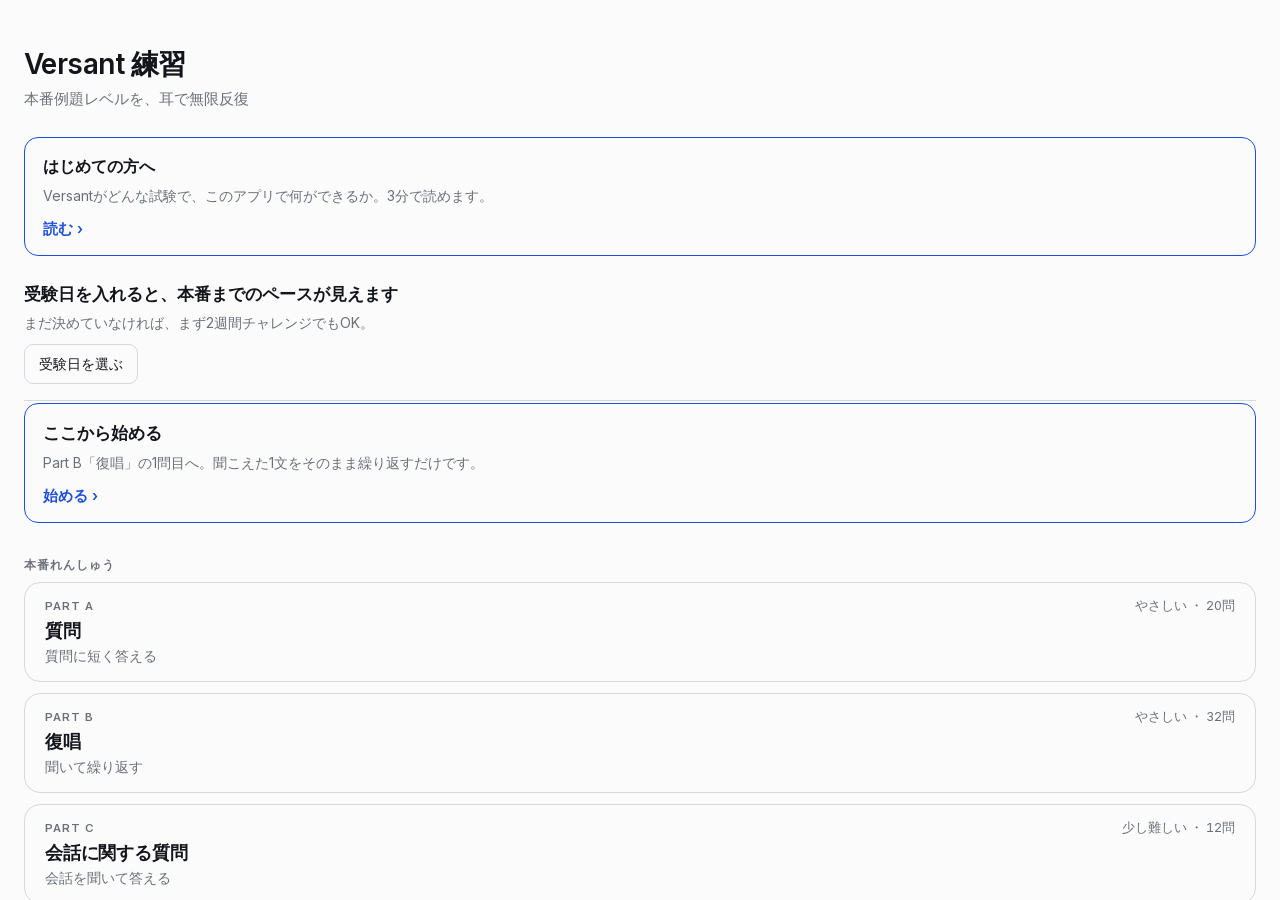
==== commit 7ab2bb62: "fix: 文書と実装の食い違い3件 / Part D の済みが10で頭打ちだったのを直す 【Azure にも文章を送っているのに、表では声だけになっていた】 発音採点は**お手本と読み比べる仕組み**" ====
--- a/index.html
+++ b/index.html
@@ -702,7 +702,7 @@
   <div class="mtitle">録音した声の扱い</div>
   <div class="mrow"><span class="mk">どこへ送るか</span>
     <span class="mb">採点のため、録音した声を OpenAI と Microsoft Azure（どちらも米国の会社）へ送ります。</span>
-    <span class="ms">文字起こしと、発音の採点に使います。</span></div>
+    <span class="ms">文字起こしと、発音の採点に使います。発音の採点はお手本と読み比べる仕組みなので、問題文や解答例も一緒に送ります。</span></div>
   <div class="mrow"><span class="mk">どれくらい残るか</span>
     <span class="mb">声そのものは、どちらの会社にも残りません。</span>
     <span class="ms">声を文字に直したあとの文章だけが、不正利用の監視のため OpenAI に最大30日間残ります。このアプリのサーバーは声を保存しません。</span></div>
@@ -960,7 +960,7 @@
 
 // 画面とデータの版。boot() が教材データのURLに使うので、**必ず boot() より前**に置く
 // (後ろに置くと起動時に未定義エラーで真っ白になる)
-const BUILD='0904-10';
+const BUILD='0904-11';
 boot();
 function boot(){
   if(window.EMBED){ DATA=window.EMBED; migrateRecordKeys(); renderHome(); restoreState(); return; }
@@ -995,11 +995,26 @@
 // (番号だと教材を1問差し込むだけで、既存の記録が別の問題に付いてしまう)。
 // 名札はデータ側(player_data.json の qid)が持つ。古いデータでも壊れないよう番号に落ちる。
 function qidOf(part,idx){ const c=part&&part.chapters&&part.chapters[idx]; return (c&&c.qid)||((part&&part.id||'?')+'#'+idx); }
-function logDone(part,idx){ if(!part) return; const q=qidOf(part,idx); const l=loadLog(); l.done=l.done||{}; const a=l.done[part.id]=l.done[part.id]||[]; if(!a.includes(q)){ a.push(q); saveLog(l); } }
+// 【2026-09-04】Part D は「1つの話に質問3つ」なので、章の名札だけで数えると
+// **30問あるのに 10 で頭打ち**になり、質問1つ正解しただけで3問ぶんが済みになっていた。
+// 質問番号を名札に足して、問ごとに数える(他のパートは今までどおり)。
+function doneKey(part,idx,q){ const base=qidOf(part,idx); return (q!=null&&q>=0)?`${base}#${q}`:base; }
+function logDone(part,idx,q){ if(!part) return; const k=doneKey(part,idx,q); const l=loadLog(); l.done=l.done||{}; const a=l.done[part.id]=l.done[part.id]||[]; if(!a.includes(k)){ a.push(k); saveLog(l); } }
 // いま在る問題のうち、記録に名札が載っているものを数える(問題を減らしても数がおかしくならない)
 function doneCount(part,n){ if(!part) return 0; const a=(loadLog().done||{})[part.id]||[];
   const ch=(part.chapters||[]).filter(c=>!c.tail).slice(0,n==null?undefined:n);
-  return ch.filter((c,i)=>a.includes(qidOf(part,(part.chapters||[]).indexOf(c)))).length; }
+  let done=0;
+  ch.forEach(c=>{
+    const idx=(part.chapters||[]).indexOf(c);
+    const qs=(c.questions&&c.questions.length)||0;
+    if(qs){ for(let q=0;q<qs;q++) if(a.includes(doneKey(part,idx,q))) done++; }
+    else if(a.includes(doneKey(part,idx))) done++;
+  });
+  return done; }
+// その部の「全部でいくつか」。Part D は章でなく問で数える
+function questionCount(part,n){ if(!part) return 0;
+  const ch=(part.chapters||[]).filter(c=>!c.tail).slice(0,n==null?undefined:n);
+  return ch.reduce((a,c)=>a+((c.questions&&c.questions.length)||1),0); }
 // prevScore(前回%)は読み手が無い残骸のため削除
 // 問題(パート×番号)ごとの自己ベスト(過去最高の言えた率)。一度100点を取れば100として残る
 // つまずいた語を貯める(端末内のみ・外には出さない)。m=言えなかった回数 / p=発音が弱かった回数 / n=合計 / d=最終日
@@ -1135,7 +1150,7 @@
     const cnt = qn>n ? `${n}話・${qn}問` : `${n}問`;
     const name=p.title.replace(/^Part\s+\S+\s+/,'');   // "Part A 質問" → "質問"
     return `<div class="pcard" data-p="${i}">`
-      +`<div class="top"><span class="eb">Part ${p.id}</span><span class="meta">${LV[p.id]||''} ・ ${(SPK_PARTS.has(p.id)||QA_PARTS.has(p.id))?(doneCount(p,n)>=n?'<span class="dq">済み</span>':doneCount(p,n)>0?'<span class="dq">'+doneCount(p,n)+'/'+n+'</span> 済み':cnt):(REC_ONLY_PARTS.has(p.id)?cnt+' <span style="color:var(--sub);font-size:11px;margin-left:2px">録音のみ</span>':cnt)}</span></div>`
+      +`<div class="top"><span class="eb">Part ${p.id}</span><span class="meta">${LV[p.id]||''} ・ ${(SPK_PARTS.has(p.id)||QA_PARTS.has(p.id))?(doneCount(p,n)>=qn?'<span class="dq">済み</span>':doneCount(p,n)>0?'<span class="dq">'+doneCount(p,n)+'/'+qn+'</span> 済み':cnt):(REC_ONLY_PARTS.has(p.id)?cnt+' <span style="color:var(--sub);font-size:11px;margin-left:2px">録音のみ</span>':cnt)}</span></div>`
       +`<div class="ttl">${name}</div>`
       +`<div class="desc">${TASK[p.id]||''}</div></div>`;
   };
@@ -1628,6 +1643,7 @@
   const wd=document.getElementById('mrWeak');
   if(weak.length){
     wd.innerHTML=`<div class="rhd">聞き取れなかった音</div>`
+      +`<div class="rnote">復唱・質問・会話の問題から拾っています（文章の問題は答えの音声が無いため対象外）。</div>`
       +`<div class="rnote">この語が入っていた問題を、ゆっくり→本番速度で聞き比べられます</div>`
       +`<div class="wlist">${weak.map(([k,v],i)=>
         `<button class="wchip" data-w="${i}">${skEsc(v.word)}${v.n>1?`<span>${v.n}回</span>`:''}</button>`).join('')}</div>`;
@@ -1635,7 +1651,11 @@
     document.getElementById('mrDrill').hidden=false;
     wd.querySelectorAll('[data-w]').forEach(b=>b.onclick=()=>startDrill(+b.dataset.w));
   }else{
-    wd.innerHTML=`<div class="rhd">聞き取れなかった音</div><div class="rnote">今回はありませんでした。</div>`;
+    // 「今回はありませんでした」は言い過ぎ。**拾える範囲**が限られているのに、
+    // 「聞き取れなかった音が1つも無かった」と読める。どこから拾ったのかを書く。
+    wd.innerHTML=`<div class="rhd">聞き取れなかった音</div>`
+      +`<div class="rnote">拾えた語はありませんでした。復唱・質問・会話の問題から拾っています`
+      +`（文章の問題は答えの音声が無いため対象外です）。</div>`;
     drillQueue=[]; document.getElementById('mrDrill').hidden=true;
   }
   // つまずいた語は端末内の記録にも足す(次から「にがてな語」に出る)
@@ -2645,7 +2665,7 @@
   if(!replay){
     try{ logBest(_recPart, _recIdx, said); }catch(e){}   // 言えた率＋自己ベストを記録
     try{ saveLastResult(_recPart, _recIdx, j); refreshPrevBtn(_recIdx); }catch(e){}   // あとから開き直せるように保存
-    if(said>=SAID_DONE && _recPart){ try{ logDone(_recPart, _recIdx); if(document.getElementById('home')&&!document.getElementById('home').classList.contains('off')) renderHome(); }catch(e){} }   // 話すモードで100点=その問題を「済み」に
+    if(said>=SAID_DONE && _recPart){ try{ logDone(_recPart, _recIdx, _recQ); if(document.getElementById('home')&&!document.getElementById('home').classList.contains('off')) renderHome(); }catch(e){} }   // 話すモードで100点=その問題を「済み」に
   }
   const words=j.words||[];
   const bad=w=>!w.ok && !SK_FUNC.has(w.word.toLowerCase().replace(/[^a-z']/g,''));   // 短い機能語(to/a/the等)は赤にしない=誤解を減らす
@@ -2692,7 +2712,7 @@
   // その問題に「済み」が付き、苦手語の記録まで偽データで汚れていた(サーバー側でも返さないよう直した)
   const replay=!!j._replay || !!j.sample;
   if(!replay){
-    if(ok && _recPart){ try{ logDone(_recPart, _recIdx); if(document.getElementById('home')&&!document.getElementById('home').classList.contains('off')) renderHome(); }catch(e){} }
+    if(ok && _recPart){ try{ logDone(_recPart, _recIdx, _recQ); if(document.getElementById('home')&&!document.getElementById('home').classList.contains('off')) renderHome(); }catch(e){} }
     try{ saveLastResult(_recPart, _recIdx, j); refreshPrevBtn(_recIdx); }catch(e){}   // あとから開き直せるように保存
   }
   const cls = ok?'qa-ok':(v==='おしい'||v==='もう一度'?'qa-mid':'qa-ng');   // 「もう一度」=聞き取れなかっただけ。不正解の赤にはしない
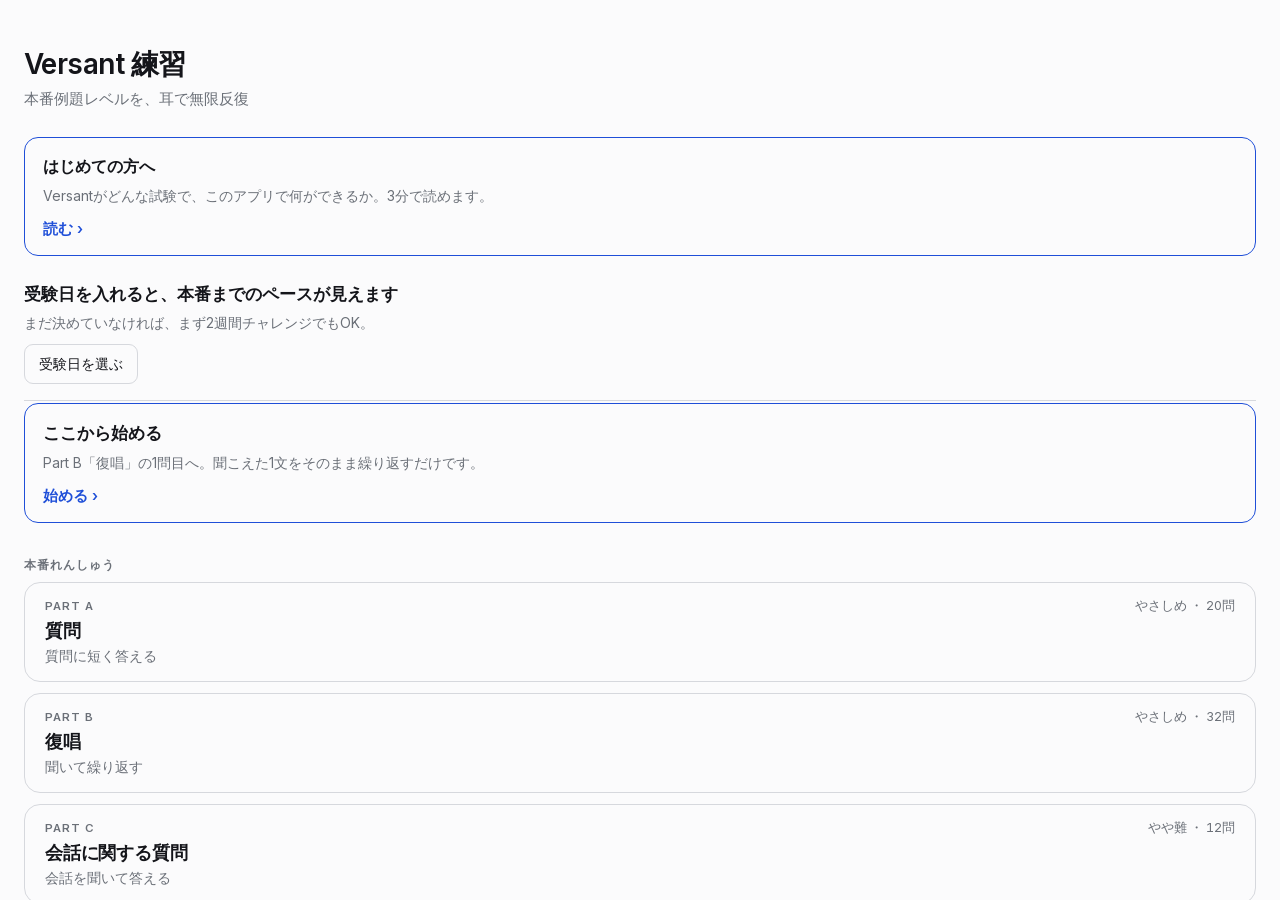
==== commit 10ca33fe: "fix: 詰まる・止まらない・二度読ませる、を8件まとめて直す 【弱点ドリルから出られなかった】上に閉じる手段が無く、Androidの戻るを知らない人が詰む。 → 上に固定の閉じる帯。実測で開閉を確認" ====
--- a/index.html
+++ b/index.html
@@ -156,6 +156,9 @@
   @keyframes wsm{0%,100%{height:6px}50%{height:18px}}
   .card.ans .wave.on b{animation-name:wsm}
 
+  /* 【2026-09-04】答えを覆う veil / 隠すボタン / 会話の開閉 は、
+     下バーの「見る／隠す」に役目を移したあと**呼び出しが0件のまま残っていた**。
+     残しておくと「veil が出るはず」と読み違える火種になるので消した(見た目に影響なし)。 */
   /* 答え欄。高さの制約は**包み(.twrap)側**に置く。
      .text に flex を書いても、.twrap で包んだ時点で効かなくなり、
      中身なりに伸びて**操作ボタンを画面の外へ押し出す**(実際に1035pxまではみ出した)。 */
@@ -175,14 +178,8 @@
   @keyframes tmb{0%,100%{transform:rotate(45deg) translate(0,0)}50%{transform:rotate(45deg) translate(2px,2px)}}
   .twrap.more .tmore{display:flex}
   .text::-webkit-scrollbar{display:none}
-  .veil{display:flex;flex-direction:column;align-items:center;gap:7px;color:var(--sub);padding:22px 0;cursor:pointer}
-  .veil svg{width:27px;height:27px;display:block;color:var(--sub)}
-  .veil span{font-size:12.5px;color:var(--sub)}
   /* 答えを再度隠すボタン（表示中の先頭） */
-  .hidebtn{display:flex;align-items:center;gap:6px;color:var(--sub);font-size:12px;cursor:pointer;padding-bottom:11px;margin-bottom:3px;border-bottom:1px solid var(--line)}
-  .hidebtn svg{width:15px;height:15px}
   /* 会話を全部見る（Part C・畳んでおく） */
-  .dlgtoggle{color:var(--accent);font-size:13px;cursor:pointer;padding:11px 0 2px;min-height:44px;display:inline-flex;align-items:center}
   .kana{font-size:15px;color:var(--sub);margin-bottom:5px;letter-spacing:.02em;line-height:1.6}  /* 英文の上・どう聞こえるか。かたまりで区切る */
   .kana b{color:var(--ink);font-weight:700}  /* 強く・高く読むかたまり=抑揚 */
   .enlab{font-size:12.5px;color:var(--sub);margin-bottom:6px}   /* 大きな英文が「質問」なのか「話(聞く本文)」なのかを示す小見出し(本文ラベルと同じ濃さ) */
@@ -347,8 +344,14 @@
     font:inherit;font-size:14px;cursor:pointer}
   /* 弱点ドリル: 聞き取れなかった語が入っていた問題を、ゆっくり→本番速度で聞き比べる */
   #drill{position:fixed;inset:0;z-index:47;background:var(--bg);display:flex;flex-direction:column;
-    padding:calc(var(--sat) + 26px) 24px calc(var(--sab) + 26px)}
+    padding:calc(var(--sat) + 78px) 24px calc(var(--sab) + 26px)}
   #drill.off{display:none}
+  #drill .dbar{position:absolute;top:0;left:0;right:0;background:var(--bg);
+    border-bottom:1px solid var(--line);
+    padding:calc(var(--sat) + 8px) 12px 8px;display:flex;align-items:center;justify-content:space-between}
+  #drill .dbar b{font-size:15px;font-weight:600;color:var(--ink);margin-left:6px}
+  #drill .dbar button{border:0;background:none;color:var(--accent);font:inherit;font-size:16px;
+    cursor:pointer;padding:10px 12px;min-height:44px}
   #drill .dw{font-size:32px;font-weight:600;margin:0 0 6px}
   #drill .dk{font-size:16px;color:var(--accent);margin:0 0 22px}
   #drill .dsent{font-size:18px;line-height:1.85;color:var(--ink);margin:0 0 8px}
@@ -380,6 +383,7 @@
   #mock .mkresume{margin-top:16px}
   #mock .mkresume button{border:1px solid var(--accent);background:var(--accent);color:var(--onaccent);
     font:inherit;font-size:16px;font-weight:700;border-radius:10px;padding:14px 26px;cursor:pointer;min-height:48px}
+  #mock .mlead{font-size:13.5px;color:var(--sub)}
   #mock .mprov{font-size:11px;color:var(--sub)}
   /* 触って覚えるチュートリアル。初回にパートを開いたとき、**実物の画面の上に**
      順番に案内を出す。文章のガイドは読まれないので、ここだけは押す場所を指す。
@@ -681,6 +685,8 @@
         <li><b>発音の正確さ</b>：語ごとの発音（0〜100）。一語だけの答えは振れやすいので目安として見てください</li>
         <li><b>「◯◯が△△に聞こえます」</b>：その語が速く話されると、どう変わって聞こえるか</li>
       </ul>
+      <p class="n"><b>聞く練習に回数の制限はありません。</b>声を採点するほうは、外部のAIを使うので
+      1日80回までにしています（模試1回は36問ぶん使います）。日をまたぐと戻ります。</p>
     </div>
   </details>
 
@@ -695,7 +701,7 @@
     </div>
   </details>
 
-  <button class="hbtn" id="howtoOk">とじて、はじめる</button>
+  <button class="hbtn" id="howtoOk">閉じる</button>
  </div>
 </div>
 <div id="micok" class="off" aria-hidden="true">
@@ -730,6 +736,8 @@
     <div class="mcount" id="mkCount"></div>
     <div class="mrec" id="mkRec" hidden><b></b>録音中</div>
     <div class="mhint" id="mkHint"></div>
+    <!-- 本番の「何秒以内に話し始める」の決まりを伝える(自動では打ち切らない) -->
+    <div class="mlead" id="mkLead"></div>
     <div class="mprov" id="mkProv" hidden></div>
   </div>
   <button class="mquit" id="mkQuit">試験をやめる</button>
@@ -747,6 +755,8 @@
 </div>
 <!-- 弱点ドリル。聞き取れなかった語が入っていた問題を、ゆっくり→本番速度で -->
 <div id="drill" class="off" aria-hidden="true">
+  <!-- 上に閉じる手段が無いと、Androidの戻るを知らない人が詰む -->
+  <div class="dbar"><b>聞き取れなかった音</b><button type="button" id="drX">閉じる</button></div>
   <div class="dw" id="drWord"></div>
   <div class="dk" id="drKana"></div>
   <div class="dsent" id="drSent"></div>
@@ -850,7 +860,7 @@
 <script>
 const AU=document.getElementById('au');
 const TASK={A:'質問に短く答える',B:'聞いて繰り返す',C:'会話を聞いて答える',D:'話を聞いて答える',E:'自分の言葉で言い直す',F:'意見を述べる',G:'弱く消える音を聞き取る'};
-let DATA=null,PART=null,CARDS=[],auto=true,active=0,revealed={},speed=1,hideAns=true,dlgShown={},partIdx=null;
+let DATA=null,PART=null,CARDS=[],auto=true,active=0,revealed={},speed=1,hideAns=true,partIdx=null;
 let TAIL=null;   // 各パート末尾の「まとめ・通し練習」。CARDS には入れず、最終カードから呼ぶ
 let _tailUntil=0;   // まとめを流している間の終端。ここまで来たら止める(次パートへ流さない)
 const SPEEDS=[1,0.85,0.7];                                   // 速度は3段(設定パネルと同じ)。カードのタップもこの順で回す
@@ -960,7 +970,7 @@
 
 // 画面とデータの版。boot() が教材データのURLに使うので、**必ず boot() より前**に置く
 // (後ろに置くと起動時に未定義エラーで真っ白になる)
-const BUILD='0904-11';
+const BUILD='0904-16';
 boot();
 function boot(){
   if(window.EMBED){ DATA=window.EMBED; migrateRecordKeys(); renderHome(); restoreState(); return; }
@@ -1112,7 +1122,20 @@
   } else {
     const n=daysUntil(ex);
     if(n>0){
+      // 【2026-09-04】「受験日を入れると、本番までのペースが見えます」と書きながら、
+      // 日数しか出していなかった。**何をどれだけやればいいか**を出す。
+      const total=(DATA&&DATA.parts||[]).filter(p=>p.id!=='G')
+        .reduce((a,p)=>a+p.chapters.filter(c=>!c.tail)
+          .reduce((b,c)=>b+((c.questions&&c.questions.length)||1),0),0);
+      const doneAll=(DATA&&DATA.parts||[]).filter(p=>p.id!=='G')
+        .reduce((a,p)=>a+doneCount(p),0);
+      const left=Math.max(0,total-doneAll);
+      const perDay=Math.ceil(left/n);
       el.innerHTML='<div class="cd-main"><span class="cd-num">あと'+n+'日</span><span class="cd-lb">本番まで</span></div>'
+        +(left>0
+          ? '<div class="cd-sub">残り'+left+'問。<b>1日'+perDay+'問</b>で本番までに一周できます。'
+            +(doneAll?'（済み '+doneAll+' / '+total+'問）':'')+'</div>'
+          : '<div class="cd-sub">全部の問題を一周しました。気になるパートを繰り返してください。</div>')
         +'<div class="cd-set"><button class="cd-link" id="examEdit">受験日を変える</button></div>';
     } else if(n===0){
       el.innerHTML='<div class="cd-main"><span class="cd-num">本番は今日</span></div>'
@@ -1129,7 +1152,9 @@
   }
 }
 
-const LV={A:'やさしい',B:'やさしい',C:'少し難しい',D:'少し難しい',E:'難しい',F:'難しい',G:'耳トレ'};   // 入門者から見た目安
+// むずかしさは**入門者から見た目安**で、測って決めた数字ではない。
+// 画面にもそう分かるように出す(根拠のない断定にしない)。
+const LV={A:'やさしめ',B:'やさしめ',C:'やや難',D:'やや難',E:'むずかしめ',F:'むずかしめ',G:'耳トレ'};
 // 崩れの種類ごとの平易な解説(音声学の専門用語は出さない)
 const TIP={form:'2語がくっついて短く言われます。かたまりで覚えると聞き取れます。',
   yod:'前の語と you などが溶け合って「デュ／ヂュ」のように聞こえます。',
@@ -1180,7 +1205,8 @@
       `<div class="pcard" data-mock="${si}"><div class="top"><span class="eb kt">本番形式</span>`
       +`<span class="meta">${st.items.length}問 ・ 約${Math.round(st.total/60)}分</span></div>`
       +`<div class="ttl">模試 ${si+1}</div>`
-      +`<div class="desc">本番と同じ流れで通しで受ける。音声は1回だけ・途中で戻れない</div></div>`).join('') : '';
+      +`<div class="desc">本番と同じ流れで通しで受ける。音声は1回だけ・途中で戻れない`
+      +`${MOCK.sets.length>1?`<br>模試1と模試2で<b>同じ問題は1問も出ません</b>`:''}</div></div>`).join('') : '';
   // 【2026-09-04】並びを入れ替えた。以前は**開いた瞬間の一番上が21分の模試**だった。
   // 初めての人が最初にやることは「1問を言い切る」であって、21分だまって録音されることではない。
   // 模試は一番下(受ける気になった人が探して押すもの)。
@@ -1267,7 +1293,7 @@
   // CARDS には入れない(問数・済み・名札の数え方に波及するため)。最終カードから呼ぶ。
   TAIL=(PART.chapters||[]).find(c=>c.tail)||null;
   startCard=Math.min(Math.max(0,startCard|0), Math.max(0,CARDS.length-1));   // 教材再生成でカードが減った時など、保存indexが範囲外でも安全に(Bug7)
-  active=startCard; switchTarget=startCard; revealed={}; dlgShown={};
+  active=startCard; switchTarget=startCard; revealed={};
   document.getElementById('homeClose').hidden=false;   // 一度パートを開いたら、以後一覧は×で閉じてプレイヤーに戻れる
   document.getElementById('htitle').textContent=PART.title;
   showPartBanner();   // ★パートが変わったことを中央バナーで一瞬知らせる(境目の空白ページの代わり)
@@ -1311,11 +1337,23 @@
   setTimeout(()=>{ b.textContent='記録を消す'; },2500);
 };
 
+// 画面の外で鳴っている音(模試・弱点ドリルは new Audio() を使う)を、外から止められるようにする。
+// 【なぜ要るか】イヤホンを抜かれた・電話が来た時に止めるのはアプリ側の仕事だが、
+// アプリからは DOM の <audio> しか見えない。ここに登録しておく。
+window.__stopAllAudio=function(){
+  try{ AU.pause(); }catch(e){}
+  try{ if(typeof mkAU!=='undefined' && mkAU) mkAU.pause(); }catch(e){}
+  try{ if(typeof drAU!=='undefined' && drAU) drAU.pause(); }catch(e){}
+  try{ if(typeof _mineAudio!=='undefined' && _mineAudio) _mineAudio.pause(); }catch(e){}
+  try{ speechSynthesis.cancel(); }catch(e){}
+};
+
 // ===== 本番形式の模試 =====
 // 本番と同じ: 音声は1回だけ流れる / 途中で戻れない / 答える時間が来たら自動で次へ。
 // 音声(mock1.mp3)には答える間の無音まで入っているので、再生を止めずに流し切る。
 // 画面は mock_data.json の q_end(=答える時間の始まり)と end で今どこかを判断する。
 let MOCK=null, mkSet=null, mkAU=null, mkTimer=0, mkIdx=-1, mkPhase='', mkRecs=[];
+let mkScoreSeq=0;   // 採点の世代。やめたら世代を進めて、走っている採点を捨てる
 fetch('mock_data.json?v='+BUILD).then(r=>r.ok?r.json():null).then(d=>{ MOCK=d; try{ if(DATA) renderHome(); }catch(e){} }).catch(()=>{});
 
 // 模試が途中で止まったとき(電話・アラーム・別アプリ)に、続きから戻せるようにする。
@@ -1410,11 +1448,16 @@
   if(key!==mkPhase){
     mkPhase=key;
     if(answering){ mkStartRec(it); document.getElementById('mkState').textContent='答えてください';
+      // 本番には「何秒以内に話し始める」の決まりがある(A/B=6秒、C/D=8秒)。
+      // ここで自動的に打ち切ることはしない(音の判定を誤ると試験が壊れる)。決まりだけ伝える。
+      const _lead=document.getElementById('mkLead');
+      if(_lead) _lead.textContent = it.lead ? `本番では${it.lead}秒以内に話し始めます` : '';
       document.getElementById('mkHint').textContent = it.part==='B' ? '聞こえたとおりに、そのまま繰り返してください。'
         : it.part==='E' ? '聞いた話を、自分の言葉で言い直してください。'
         : it.part==='F' ? '自分の意見を、理由もつけて話してください。'
         : '一語か短いフレーズで答えてください。'; }
     else { mkStopRec(); document.getElementById('mkState').textContent='問題を聞いてください';
+      const _lead2=document.getElementById('mkLead'); if(_lead2) _lead2.textContent='';
       document.getElementById('mkHint').textContent=''; document.getElementById('mkCount').textContent=''; }
   }
   if(answering){
@@ -1459,6 +1502,7 @@
 }
 
 function quitMock(){
+  mkScoreSeq++;   // 走っている採点を捨てる(やめたのに通信と費用が続くのを止める)
   popOverlay('mock');
   clearInterval(mkTimer); mkTimer=0;
   mkStopRec();
@@ -1483,11 +1527,14 @@
 // 試験が終わってからまとめて採点する(試験中に通信を待たせない=本番の流れを崩さない)。
 // E/F は正解が一つに決まらないので採点しない(録音だけ残す)。
 async function scoreMock(){
+  const my=++mkScoreSeq;   // この採点の世代。途中でやめられたら止める
   const todo=mkRecs.filter(r=>r.part!=='E'&&r.part!=='F');
   const st=document.getElementById('mkState'), hi=document.getElementById('mkHint');
   st.textContent='採点しています';
   const results=[];
   for(let i=0;i<todo.length;i++){
+    // 【2026-09-04】やめたあとも裏で採点を続け、通信も費用も使い続けていた。
+    if(my!==mkScoreSeq) return;
     hi.textContent=`${i+1} / ${todo.length} 問`;
     const r=todo[i];
     try{
@@ -1665,6 +1712,10 @@
   popOverlay('mres');
   const el=document.getElementById('mres');
   el.classList.add('off'); el.setAttribute('aria-hidden','true');
+  // 「声とデータの扱い」に『模試のあいだは一時的に端末のメモリに置きますが、
+  // 画面を閉じると消えます』と書いてある。書いたとおりに手放す。
+  // (採点のやり直しは、この画面を開いているあいだだけ)
+  mkRecs=[]; _lastResults=null;
   try{ renderHome(); markCurrent(); document.getElementById('home').classList.remove('off'); }catch(e){}
 }
 document.getElementById('mrBack').onclick=closeMockResult;
@@ -1696,7 +1747,8 @@
         }
       }
     }
-    if(src) q.push({word:v.word||k, item:src});
+    if(src) q.push({word:v.word||k, item:src,
+                    audio:partAudio(src._partObj), from:src.start, to:src.end});
     if(q.length>=12) break;
   }
   return q;
@@ -1738,13 +1790,24 @@
   document.getElementById('drSent').innerHTML=skEsc(en).replace(re,m=>`<b>${m}</b>`);
   document.getElementById('drYaku').textContent='';
   document.getElementById('drState').textContent=`${drillIdx+1} / ${drillQueue.length}　ゆっくり → 本番速度`;
-  // 模試の音声から、その問題の部分だけを切り出して鳴らす
+  // 鳴らす音源と区間を決める。入口が2つあるので両方に対応する:
+  //   ・模試のあと … 模試のmp3の、その問の質問部分
+  //   ・ホームの「にがてな語」から … 教材のmp3の、その問題の区間
+  // 【2026-09-04】あとから足したホーム経由の入口が、模試の音声しか探しておらず
+  // **「この問題の音声が見つかりませんでした」で一度も鳴らなかった**。
+  let audioUrl, from, to;
   const st=mkSet&&mkSet.items.find(x=>x.qid===it.qid);
-  if(!st){ document.getElementById('drState').textContent='この問題の音声が見つかりませんでした'; return; }
+  if(st){
+    audioUrl=mkSet.mp3+(mkSet.av?('?v='+mkSet.av):'');
+    from=Math.max(0,st.q_start-0.15); to=st.q_end+0.1;
+  }else if(d.audio && d.from!=null && d.to!=null){
+    audioUrl=d.audio; from=Math.max(0,d.from-0.1); to=d.to;
+  }else{
+    document.getElementById('drState').textContent='この問題の音声が見つかりませんでした'; return;
+  }
   clearTimeout(drTimer);
   try{ if(drAU){ drAU.pause(); } }catch(e){}
-  drAU=new Audio(mkSet.mp3+(mkSet.av?('?v='+mkSet.av):''));
-  const from=Math.max(0,st.q_start-0.15), to=st.q_end+0.1;
+  drAU=new Audio(audioUrl);
   const run=(rate,next)=>{
     drAU.currentTime=from; drAU.playbackRate=rate;
     drAU.play().catch(()=>{});
@@ -1762,6 +1825,7 @@
   const el=document.getElementById('drill');
   el.classList.add('off'); el.setAttribute('aria-hidden','true');
 }
+document.getElementById('drX').onclick=closeDrill;
 document.getElementById('drAgain').onclick=playDrill;
 document.getElementById('drNext').onclick=()=>{
   if(drillIdx+1>=drillQueue.length){ closeDrill(); return; }
@@ -1815,9 +1879,13 @@
 ];
 let coachI=0;
 function coachTargets(){ return COACH.filter(x=>!x.sel || document.querySelector(x.sel)); }
+let _coachWasPlaying=false;
 function showCoach(){
   const list=coachTargets(); if(!list.length) return;
   coachI=0;
+  // 【2026-09-04】案内を読んでいる間も英語が流れ続け、読み終わると
+  // **問題が2つ3つ先に進んでいた**。読んでいる間は止めて、終わったら続きから。
+  try{ _coachWasPlaying=!AU.paused; if(_coachWasPlaying) AU.pause(); }catch(e){ _coachWasPlaying=false; }
   const el=document.getElementById('coach');
   el.classList.remove('off'); el.setAttribute('aria-hidden','false');
   pushOverlay('coach', endCoach);
@@ -1847,7 +1915,9 @@
   popOverlay('coach');
   const el=document.getElementById('coach');
   el.classList.add('off'); el.setAttribute('aria-hidden','true');
-  try{ localStorage.setItem('coachV1','1'); }catch(e){}
+  // 触って覚えたなら、文章の「はじめに」はもう出さない(同じ話を全画面で二度読ませない)
+  try{ localStorage.setItem('coachV1','1'); localStorage.setItem('guideV1','1'); }catch(e){}
+  if(_coachWasPlaying){ _coachWasPlaying=false; try{ AU.play().catch(()=>{}); }catch(e){} }
 }
 document.getElementById('cNext').onclick=()=>{
   const list=coachTargets();
@@ -1874,6 +1944,7 @@
 // 一度読んだら閉じるだけで、二度と出さない類のものではない(いつでも読み返せる場所に置く)。
 function openHowto(){
   const el=document.getElementById('howto'); if(!el) return;
+  updateHowtoBtn();
   el.scrollTop=0;
   el.classList.remove('off'); el.setAttribute('aria-hidden','false');
   pushOverlay('howto', closeHowto);
@@ -1885,7 +1956,21 @@
   const el=document.getElementById('howto'); if(!el) return;
   el.classList.add('off'); el.setAttribute('aria-hidden','true');
 }
-document.getElementById('howtoOk').onclick=closeHowto;
+// まだ一度も練習していない人には、読み終わったらそのまま1問目へ連れて行く。
+// 「はじめる」と書いてあるのに何も始まらないのは、いちばん興ざめする。
+function updateHowtoBtn(){
+  const b=document.getElementById('howtoOk'); if(!b) return;
+  let started=true; try{ started=((JSON.parse(localStorage.getItem('vlog')||'{}').days)||[]).length>0; }catch(e){}
+  b.textContent = started ? '閉じる' : '閉じて、1問目から始める';
+  b.dataset.go = started ? '' : '1';
+}
+document.getElementById('howtoOk').onclick=()=>{
+  const go=document.getElementById('howtoOk').dataset.go==='1';
+  closeHowto();
+  if(go){ setTimeout(()=>{ const b=[...document.querySelectorAll('#plist .pcard[data-p]')]
+      .find(el=>(el.querySelector('.eb')||{}).textContent==='Part B');
+      (b||document.querySelector('#plist .pcard[data-p]'))?.click(); }, 240); }
+};
 document.getElementById('howtoX').onclick=closeHowto;
 document.getElementById('homeHowto').onclick=openHowto;
 document.getElementById('openHowto').onclick=()=>{ closeSet(); openHowto(); };
@@ -1939,9 +2024,12 @@
 // ホームに戻っても音声は止めない(設定と同じく同ページ内の移動として扱う)
 // ホームはプレイヤーの上にかぶせて開く(画面遷移でなく)。プレイヤーはそのまま裏で継続
 function markCurrent(){document.querySelectorAll('.pcard').forEach(el=>el.classList.toggle('current',+el.dataset.p===partIdx));}  // 今いるパートに枠線
-document.getElementById('back').onclick=()=>{popOverlay('part');closeSet();renderHome();markCurrent();document.getElementById('home').classList.remove('off');saveState();};   // 一覧を開くたびに再描画=採点で増えた「済み」を反映
+document.getElementById('back').onclick=()=>{popOverlay('part');closeSet();renderHome();markCurrent();document.getElementById('home').classList.remove('off');saveState();
+  // 【2026-09-04】ホームを開いても履歴を積んでいなかったので、Androidの戻るが素通りして
+  // **いきなりアプリ(サイト)を出ていた**。戻ったら、さっきのプレイヤーに帰す。
+  pushOverlay('home', ()=>{ document.getElementById('home').classList.add('off'); saveState(); });};   // 一覧を開くたびに再描画=採点で増えた「済み」を反映
 // ×で閉じると、さっきのプレイヤーに位置そのまま・音も止めずに戻る
-document.getElementById('homeClose').onclick=()=>{document.getElementById('home').classList.add('off');saveState();};
+document.getElementById('homeClose').onclick=()=>{popOverlay('home');document.getElementById('home').classList.add('off');saveState();};
 
 // 答え表示トグル（下バー中央・親指位置）。今のカードの表示/非表示を切り替える
 function updateEye(){const b=document.getElementById('eyeToggle');if(!b)return;
@@ -1982,9 +2070,6 @@
       skOpen('<div class="sk-status">録音を中断しました。もう一度マイクを押すと録り直せます。</div>');
       return;
     }
-    if(e.target.closest('.veil')){const i=+e.target.closest('.veil').dataset.rev;revealed[i]=true;paintText(i);return;}
-    if(e.target.closest('[data-hide]')){const i=+e.target.closest('[data-hide]').dataset.hide;revealed[i]=false;paintText(i);return;}
-    if(e.target.closest('[data-dlg]')){const i=+e.target.closest('[data-dlg]').dataset.dlg;dlgShown[i]=true;paintText(i);return;}
     if(e.target.closest('[data-spd]')){speed=SPEEDS[(SPEEDS.indexOf(speed)+1)%SPEEDS.length];AU.playbackRate=speed;document.querySelectorAll('[data-spd]').forEach(x=>x.textContent=spdTxt(speed));if(typeof syncSpeedSeg==='function')syncSpeedSeg();return;}
     if(e.target.closest('[data-rep]')){replay();return;}
     if(e.target.closest('[data-prev]')){ openLastResult(+e.target.closest('[data-prev]').dataset.prev); return; }   // 前回の採点結果を開き直す
@@ -2222,7 +2307,6 @@
 AU.addEventListener('play',()=>{document.getElementById('wave'+active)?.classList.add('on');const b=document.getElementById('play'+active);if(b)b.innerHTML=IC_PAUSE;document.getElementById('hint')?.classList.add('hide');setPlaybackState('playing');reqWake();});
 AU.addEventListener('pause',()=>{document.getElementById('wave'+active)?.classList.remove('on');const b=document.getElementById('play'+active);if(b)b.innerHTML=IC_PLAY;setPlaybackState('paused');updateHighlight();});   // 停止でなぞりを消す
 
-function veilHTML(i){return `<div class="veil" data-rev="${i}">${IC_EYE}<span>${PART.id==='B'?'英文を見る':'答えを見る'}</span></div>`;}
 function paintText(i){const c=CARDS[i],el=document.getElementById('text'+i);if(!el)return;
   if(i===active){_litSeg=-1; updateMediaMeta();}   // 表示カードを描き直すと.textのscrollTopが0に戻るので、なぞり自動スクロールの記憶をリセット(次tickで再追従)。ロック画面の問題番号も更新
   // 答えを開いているカードには .ans を付ける。上の波形ブロックを小さくして、答えに重ならないようにする
@@ -2529,11 +2613,23 @@
 }
 _spkrBody.addEventListener('click',e=>{
   const a=e.target.closest('[data-sk]');
-  if(spkRecording){ if(a&&a.dataset.sk==='again') stopSpkRec(); return; }                  // 録音中は「停止」だけ有効(他は無効=音が混ざらない)
+  if(spkRecording){ if(a&&a.dataset.sk==='again') stopSpkRec(); return; }   // resend は録音中に出ない                  // 録音中は「停止」だけ有効(他は無効=音が混ざらない)
   const w=e.target.closest('.w'); if(w){ skSpeak(w.textContent); return; }                 // 語タップ=その語を読み上げ(単語ヘルパー)
   if(!a) return;
   if(a.dataset.sk==='mine') skPlayMine();                                                  // 自分の声
   else if(a.dataset.sk==='model') skPlayModel();                                            // お手本=カードと同じ実音声
+  else if(a.dataset.sk==='resend'){   // 同じ録音をもう一度おくる(言い直さない)
+    a.textContent='おくっています…'; a.disabled=true;
+    (async()=>{
+      try{
+        let b64=null, mime='audio/wav';
+        try{ b64=await blobToWav16k(spkLastBlob); }catch(e){ b64=null; }
+        if(!b64){ b64=await blobToB64(spkLastBlob); mime=spkLastBlob.type; }
+        renderSpkPending(spkLastRef);
+        await scoreSpk(b64, spkLastRef, mime);
+      }catch(e){ a.disabled=false; a.textContent='もう一度おくる'; }
+    })();
+  }
   else if(a.dataset.sk==='again'){ startSpkRec(true); a.textContent='録音中… タップで停止'; a.classList.add('sk-recing'); }   // 閉じずにその場で録音(文を見ながら)
 });
 
@@ -2607,8 +2703,14 @@
     const msg = e && e.name==='AbortError'
       ? '時間がかかっています。電波の良いところで、もう一度お試しください。'
       : (hasJa(e&&e.message) ? e.message : '通信がうまくいきませんでした。電波の良いところで、もう一度お試しください。');
+    // 【2026-09-04】通信で落ちただけなのに「もう一度言う」しか出しておらず、
+    // **手元にある録音を捨てて言い直させていた**。電車の中で毎回言い直すのは無理。
+    // 同じ録音をもう一度送れるようにする(言い直したい人のために言い直しも残す)。
+    const canResend = !!(spkLastBlob && spkLastRef);
     skOpen('<div class="sk-status">'+skEsc(msg)+'</div>'
-      +`<div class="sk-actions"><button class="sk-btn sk-again" data-sk="again">もう一度言う</button></div>`);
+      +`<div class="sk-actions">`
+      +(canResend?`<button class="sk-btn sk-again" data-sk="resend">もう一度おくる</button>`:'')
+      +`<button class="sk-btn" data-sk="again">言い直す</button></div>`);
   }
   finally{ clearTimeout(t); }
 }
